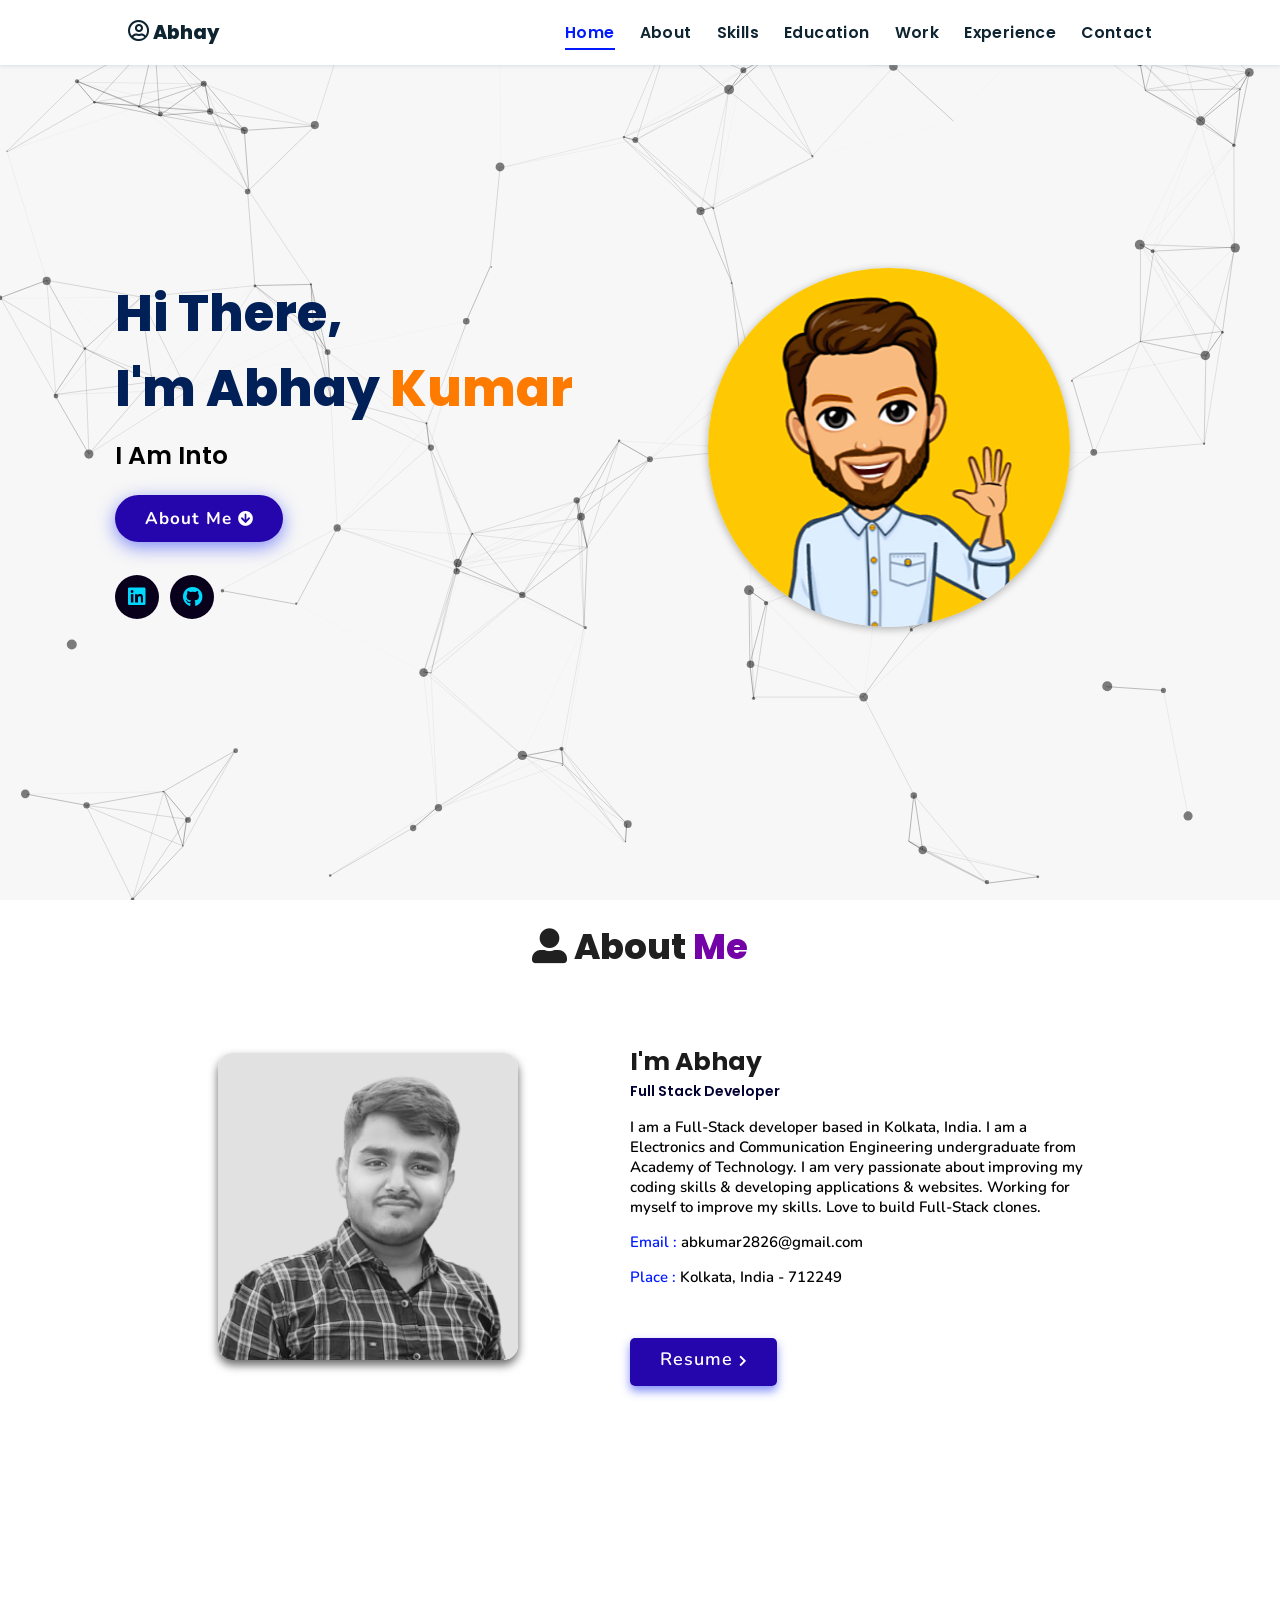
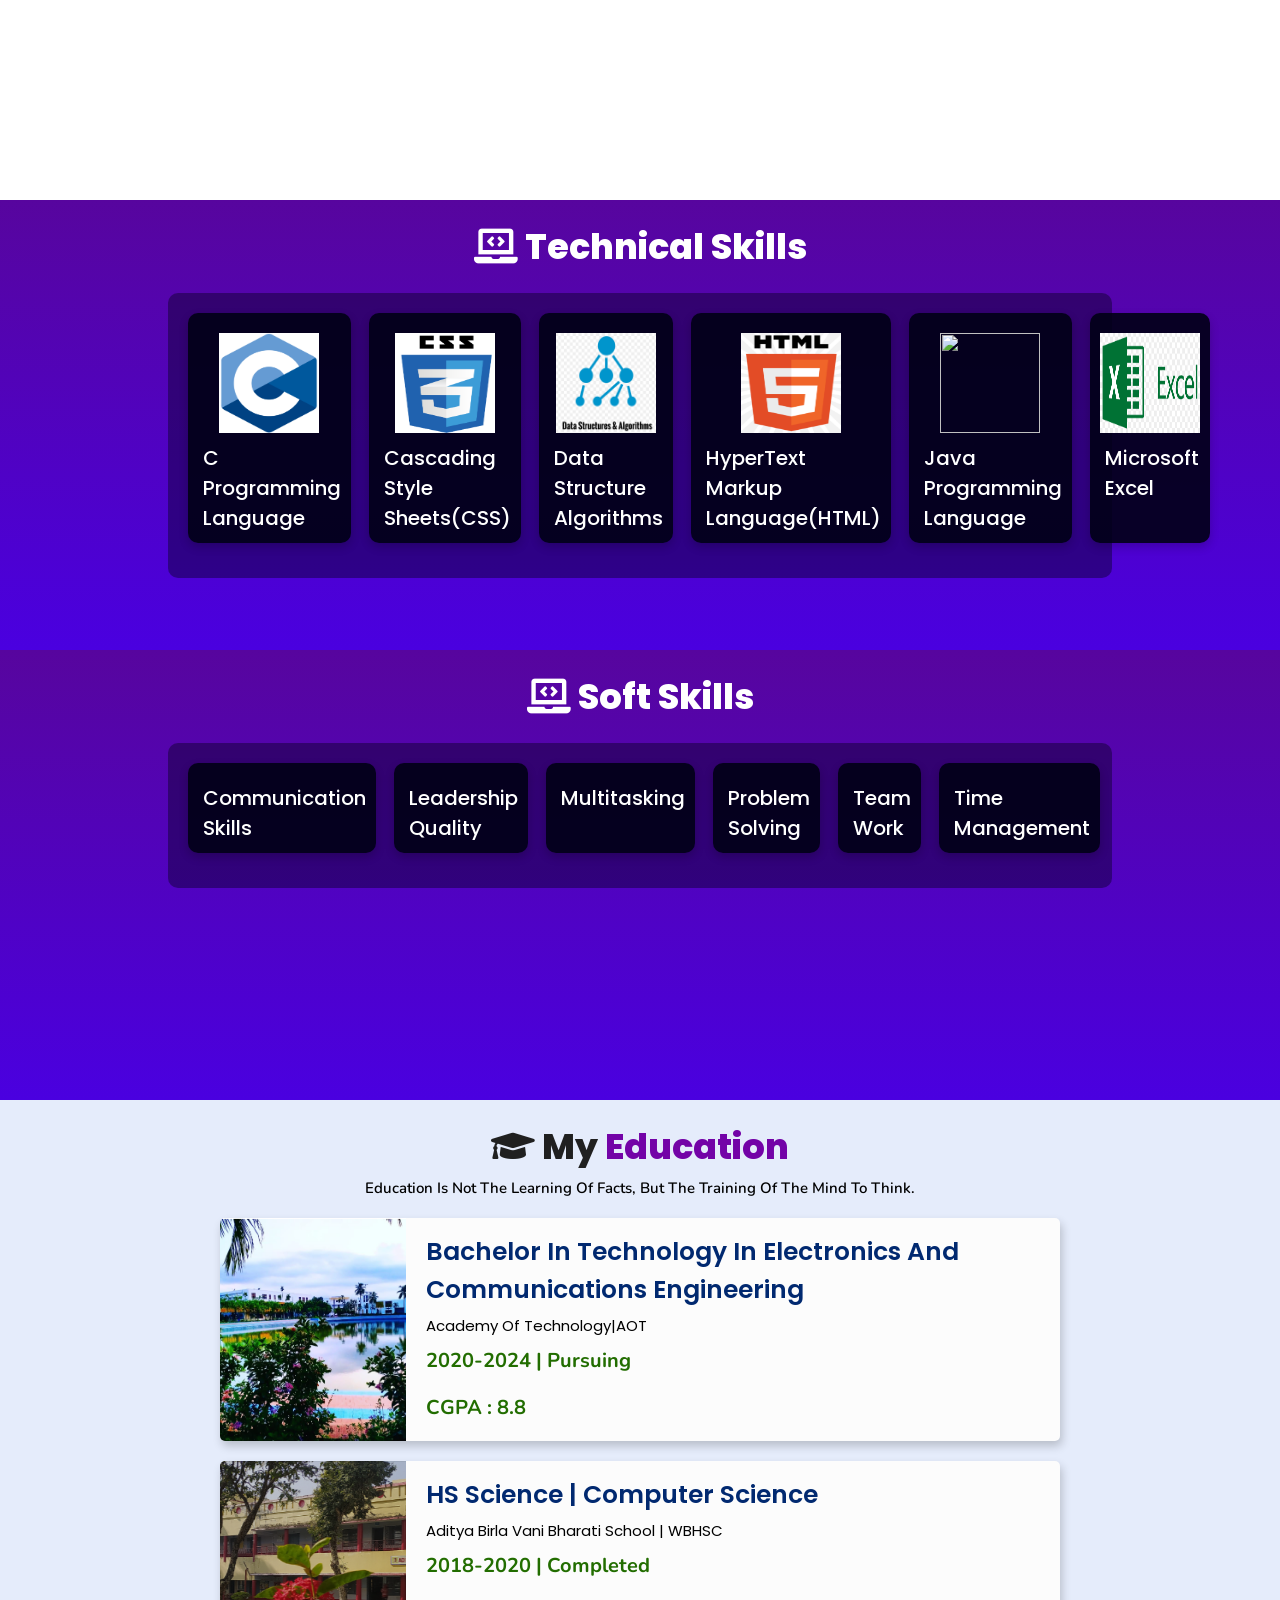
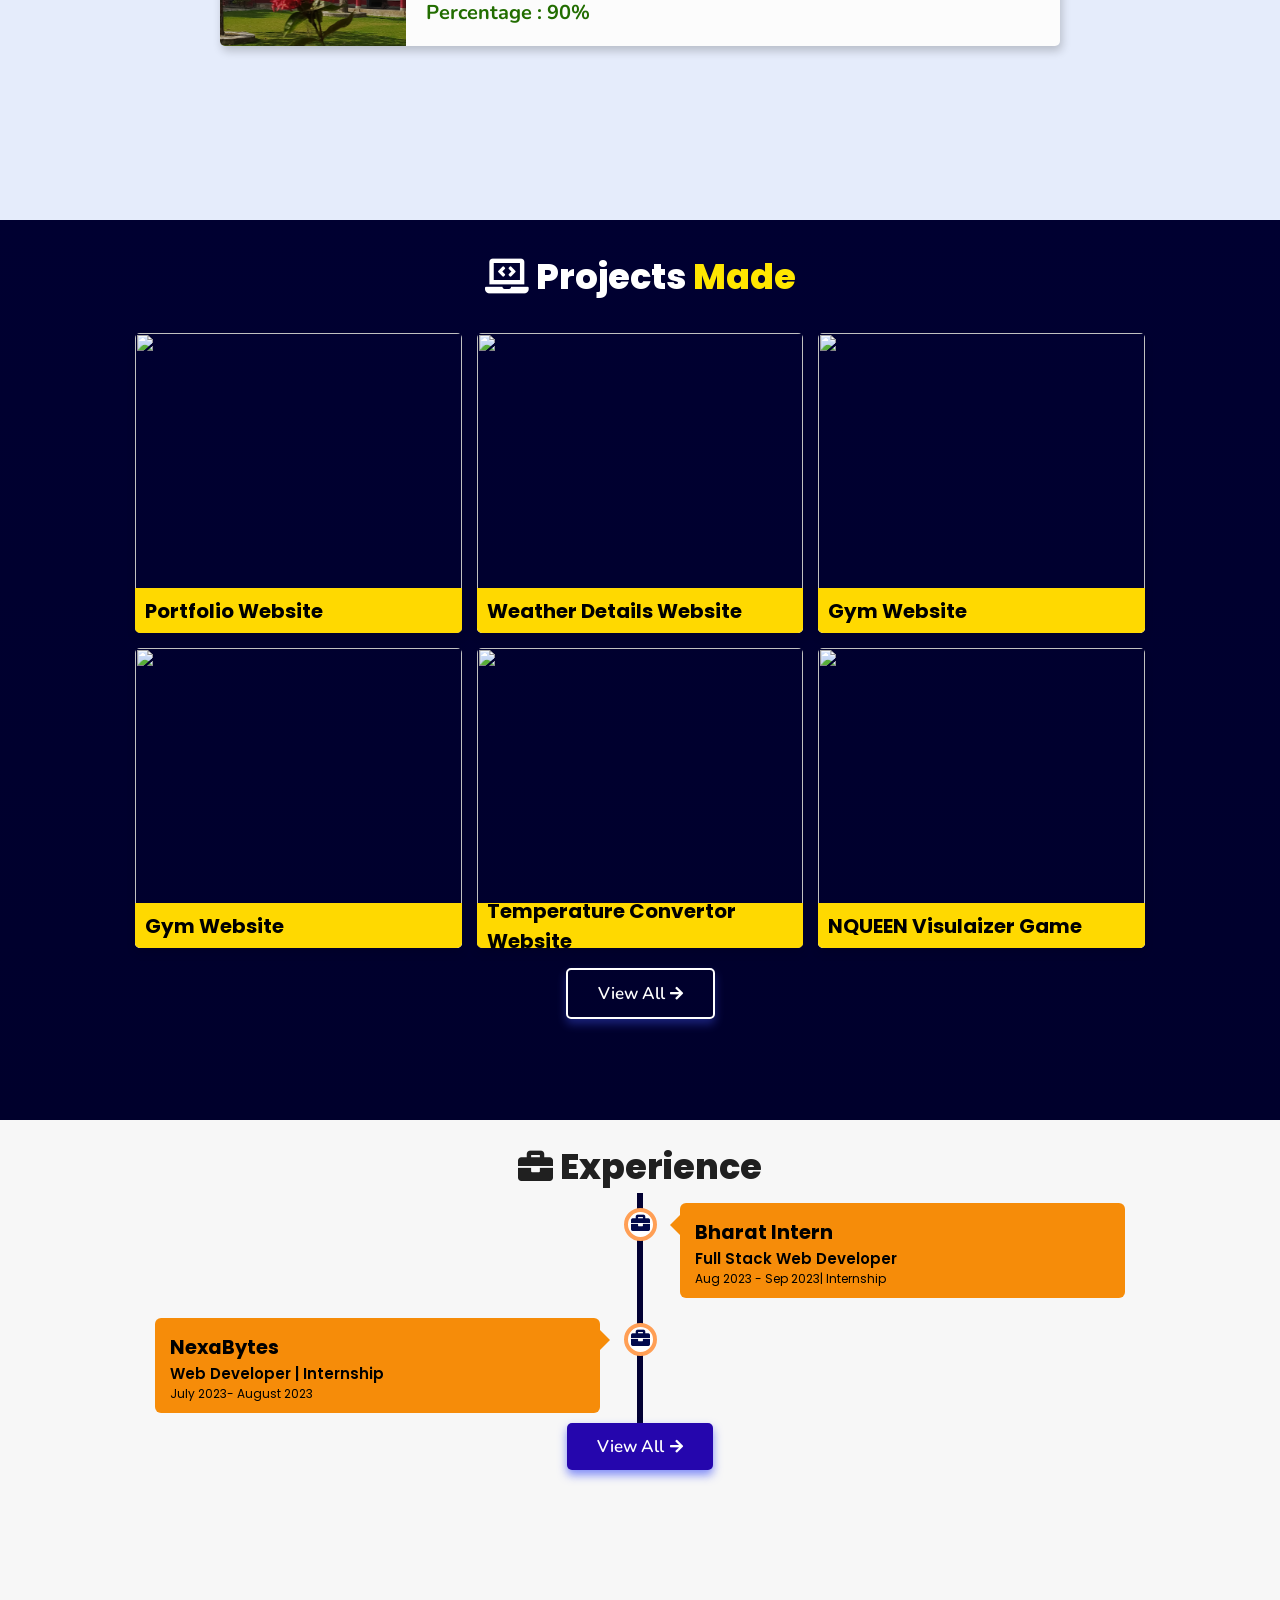
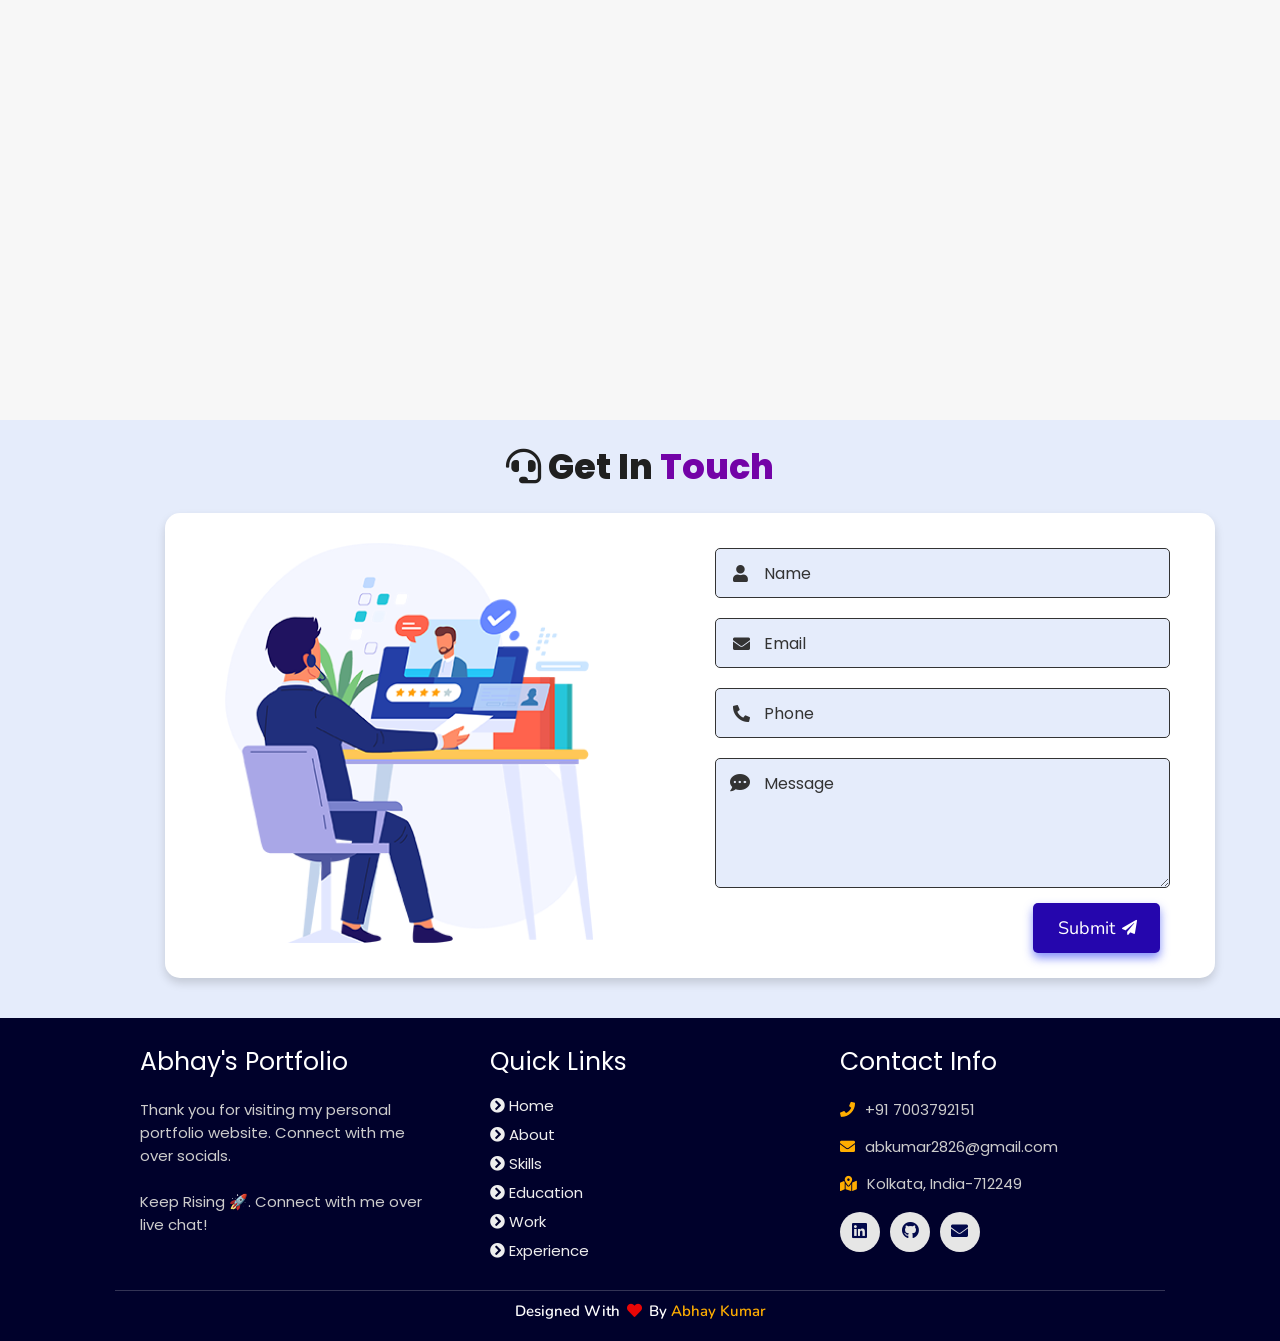
==== index.html @ 3b58533a "Update index.html" ====
<!DOCTYPE html>
<html lang="en">
<head>
    <meta charset="UTF-8">
    <meta http-equiv="X-UA-Compatible" content="IE=edge">
    <meta name="viewport" content="width=device-width, initial-scale=1.0">
    <meta name="keywords" content="Abhay Kumar, portfolio, Abhay, full stack dev, personal portfolio lifecodes, portfolio design, portfolio website, personal portfolio" />
    <meta name="description" content="Welcome to Abhay's Portfolio. Full-Stack Web Developer" />
    <!-- Custom CSS -->
    <link rel="stylesheet" href="./assets/css/style.css">
    <!-- Font Awesome -->
    <link rel="stylesheet" href="https://cdnjs.cloudflare.com/ajax/libs/font-awesome/5.15.3/css/all.min.css" integrity="sha512-iBBXm8fW90+nuLcSKlbmrPcLa0OT92xO1BIsZ+ywDWZCvqsWgccV3gFoRBv0z+8dLJgyAHIhR35VZc2oM/gI1w==" crossorigin="anonymous" referrerpolicy="no-referrer" />
    <!-- Favicon -->
    <link id='favicon' rel="shortcut icon" href="./assets/images/favicon.png" type="image/x-png">
    <title>Portfolio | Abhay Kumar</title>
</head>
<body oncontextmenu="return false">

<!-- pre loader -->
<!-- <div class="loader-container">
  <img draggable="false" src="./assets/images/preloader.gif" alt="">
</div> -->

<!-- navbar starts -->
<header>
        <a href="/" class="logo"><i class="far fa-user-circle"></i> Abhay</a>

        <div id="menu" class="fas fa-bars"></div>
        <nav class="navbar">
            <ul>
            <li><a class="active" href="#home">Home</a></li>
            <li><a href="#about">About</a></li>
            <li><a href="#skills">Skills</a></li>
            <li><a href="#education">Education</a></li>
            <li><a href="#work">Work</a></li>
            <li><a href="#experience">Experience</a></li>
            <li><a href="#contact">Contact</a></li>
            </ul>
        </nav>
</header>
<!-- navbar ends -->


<!-- hero section starts -->
<section class="home" id="home">
    <div id="particles-js"></div>

    <div class="content">
    <h2>Hi There,<br/> I'm Abhay <span>Kumar</span></h2>
    <p>i am into <span class="typing-text"></span></p>
    <a href="#about" class="btn"><span>About Me</span>
      <i class="fas fa-arrow-circle-down"></i>
    </a>
    <div class="socials">
        <ul class="social-icons">
          <li><a class="linkedin" aria-label="LinkedIn" href="www.linkedin.com/in/abhay-kumar-815a37268" target="_blank"><i class="fab fa-linkedin"></i></a></li> 
          <li><a class="github" aria-label="GitHub" href="https://github.com/Abhay2628" target="_blank"><i class="fab fa-github"></i></a></li>
        </ul>
      </div>
    </div>
<div class="image">
    <img draggable="false" class="tilt" src="./assets/images/hero.png" alt="">
</div>
</section>
<!-- hero section ends -->


<!-- about section starts -->
<section class="about" id="about">
    <h2 class="heading"><i class="fas fa-user-alt"></i> About <span>Me</span></h2>
    
    <div class="row">

    <div class="image">
        <img draggable="false" class="tilt" src="./assets/images/profile2.png" alt="">
    </div>
    <div class="content">
        <h3>I'm Abhay</h3>
        <span class="tag">Full Stack Developer</span>
        
        <p>I am a Full-Stack developer based in Kolkata, India. 
          I am a Electronics and Communication Engineering undergraduate from Academy of Technology.
          I am very passionate about improving my coding skills & developing applications & websites.
          Working for myself to improve my skills.
          Love to build Full-Stack clones. </p>
        
        <div class="box-container">
            <!-- <div class="box">
              <p><span> age: </span> 20</p>
              <p><span> phone : </span> +91 7003792151</p>
            </div> -->
            <div class="box">
              <p><span> email : </span> abkumar2826@gmail.com</p>
              <p><span> place : </span> Kolkata, India - 712249</p>
            </div>
        </div>
        
        <div class="resumebtn">
            <a href="https://drive.google.com/file/d/1TUDRVtBi_mpl-r2oHzOBk0VP5Sk6_YbZ/view?usp=sharing" target="_blank" class="btn"><span>Resume</span>
                <i class="fas fa-chevron-right"></i>
            </a>
        </div>

    </div>
    </div>
</section>
<!-- about section ends -->

<!-- skills section starts -->
<section class="skills" id="skills">

    <h2 class="heading"><i class="fas fa-laptop-code"></i> Technical Skills</span></h2>
    <div class="container">
          <div class="row" id="skillsContainer" width="30">
            <div class="bar">
              <div class="info">
                <img src="./assets/images/skills/C.png"height="100" width="100"/>
                <span>C Programming Language</span>
              </div>
            </div>

            <div class="bar">
              <div class="info">
                <img src="./assets/images/skills/CSS.png"height="100" width="100"/>
                <span>Cascading Style Sheets(CSS) </span>
              </div>
            </div>

            <div class="bar">
              <div class="info">
                <img src="./assets/images/skills/DSA.png"height="100" width="100"/>
                <span>Data Structure Algorithms</span>
              </div>
            </div>

            <div class="bar">
              <div class="info">
                <img src="./assets/images/skills/HTML.png"height="100" width="100"/>
                <span>HyperText Markup Language(HTML)</span>
              </div>
            </div>

            <div class="bar">
              <div class="info">
                <img src="./assets/images/skills/java.png"height="100" width="100"/>
                <span>Java Programming Language</span>
              </div>
            </div>

            <div class="bar">
              <div class="info">
                <img src="./assets/images/skills/Microsoft Excel.png"height="100" width="100"/>
                <span>Microsoft Excel</span>
              </div>
            </div>
          </div>
        </div>
      </section>

    <section class="skills" id="skills">
    <h2 class="heading"><i class="fas fa-laptop-code"></i> Soft Skills</span></h2>      
    <div class="container">
          <div class="row" id="skillsContainer">

              <div class="bar">
                <div class="info">
                  <span>Communication Skills</span>
                </div>
              </div>

              <div class="bar">
                <div class="info">
                  <span>Leadership Quality</span>
                </div>
              </div>

              <div class="bar">
                <div class="info">
                  <span>Multitasking</span>
                </div>
              </div>

              <div class="bar">
                <div class="info">
                  <span>Problem Solving</span>
                </div>
              </div>

            <div class="bar">
              <div class="info">
                <span>Team Work</span>
              </div>
            </div>

              <div class="bar">
                <div class="info">
                  <span>Time Management</span>
                </div>
              </div>
      </div>
</div>
</section>
<!-- skills section ends -->


<!-- education section starts -->
<section class="education" id="education">

  <h1 class="heading"><i class="fas fa-graduation-cap"></i> My <span>Education</span></h1>

    <p class="qoute">Education is not the learning of facts, but the training of the mind to think.</p>

    <div class="box-container">

    <div class="box">
        <div class="image">
        <img draggable="false" src="./assets/images/educat/College.png" alt="">
        </div>
        <div class="content">
        <h3>Bachelor in Technology in Electronics and Communications Engineering</h3>
        <p>Academy of Technology|AOT</p>
        <h4>2020-2024 | Pursuing</h4>
        <h4>CGPA : 8.8 </h4>
        </div>
    </div>

    <div class="box">
      <div class="image">
      <img draggable="false" src="./assets/images/educat/School.png" alt="">
      </div>
      <div class="content">
      <h3>HS Science | Computer Science</h3>
      <p>Aditya Birla Vani Bharati School | WBHSC</p>
      <h4>2018-2020 | Completed</h4>
      <h4>Percentage : 90%</h4>
      </div>
    </div>

</div>
</section>
<!-- education section ends -->


<!-- work project section starts -->
<section class="work" id="work">

  <h2 class="heading"><i class="fas fa-laptop-code"></i> Projects <span>Made</span></h2>

  <div class="box-container">

    <div class="box tilt">
      <img draggable="false" src="./assets/images/projects/portfolio1.PNG" alt="" />
      <div class="content">
        <div class="tag">
        <h3>Portfolio Website</h3>
        </div>
        <div class="desc">
          <p>Personal portfolio website. Don't need much info about it, just scroll down. You're here only!</p>
          <div class="btns">
            <a href="#" class="btn" target="_blank"><i class="fas fa-eye"></i> View</a>
            <a href="https://github.com/Abhay2628/Portfolio-Website" class="btn" target="_blank">Code <i class="fas fa-code"></i></a>
          </div>
        </div>
      </div>
    </div>

    <div class="box tilt">
      <img draggable="false" src="./assets/images/projects/Weather1.PNG" alt="" />
      <div class="content">
        <div class="tag">
        <h3>Weather Details Website</h3>
        </div>
        <div class="desc">
          <p>Helps in getting instant weather details of your locality within seconds.</p>
          <div class="btns">
            <a href="#" class="btn" target="_blank"><i class="fas fa-eye"></i> View</a>
            <a href="https://github.com/Abhay2628/WeatherDetails_Website/tree/main/WeatherDetails%20Website/weather-api" class="btn" target="_blank">Code <i class="fas fa-code"></i></a>
          </div>
        </div>
      </div>
    </div>

    <div class="box tilt">
      <img draggable="false" src="./assets/images/projects/Gym1.PNG" alt="" />
      <div class="content">
        <div class="tag">
        <h3>Gym Website</h3>
        </div>
        <div class="desc">
          <p>Helps in getting instant weather details of your locality within seconds.</p>
          <div class="btns">
            <a href="#" class="btn" target="_blank"><i class="fas fa-eye"></i> View</a>
            <a href="https://github.com/Abhay2628/Gym_Website" class="btn" target="_blank">Code <i class="fas fa-code"></i></a>
          </div>
        </div>
      </div>
    </div>

    <div class="box tilt">
      <img draggable="false" src="./assets/images/projects/Calculator.PNG" alt="" />
      <div class="content">
        <div class="tag">
        <h3>Gym Website</h3>
        </div>
        <div class="desc">
          <p>Helps in getting instant weather details of your locality within seconds.</p>
          <div class="btns">
            <a href="#" class="btn" target="_blank"><i class="fas fa-eye"></i> View</a>
            <a href="https://github.com/Abhay2628/SimpleCalculator" class="btn" target="_blank">Code <i class="fas fa-code"></i></a>
          </div>
        </div>
      </div>
    </div>

    <div class="box tilt">
      <img draggable="false" src="./assets/images/projects/Temperature.PNG" alt="" />
      <div class="content">
        <div class="tag">
        <h3>Temperature Convertor Website</h3>
        </div>
        <div class="desc">
          <p>Convert the temperate to celcius, kelvin, fahrenheit.</p>
          <div class="btns">
            <a href="#" class="btn" target="_blank"><i class="fas fa-eye"></i> View</a>
            <a href="https://github.com/Abhay2628/TemperatureConvertor" class="btn" target="_blank">Code <i class="fas fa-code"></i></a>
          </div>
        </div>
      </div>
    </div>

    <div class="box tilt">
      <img draggable="false" src="./assets/images/projects/NQUEEN.PNG" alt="" />
      <div class="content">
        <div class="tag">
        <h3>NQUEEN Visulaizer Game</h3>
        </div>
        <div class="desc">
          <p>Personal portfolio website. Don't need much info about it, just scroll down. You're here only!</p>
          <div class="btns">
            <a href="#" class="btn" target="_blank"><i class="fas fa-eye"></i> View</a>
            <a href="https://github.com/Abhay2628/NQUEEN-Game" class="btn" target="_blank">Code <i class="fas fa-code"></i></a>
          </div>
        </div>
      </div>
    </div>

</div>

<div class="viewall">
  <a href="/projects" class="btn"><span>View All</span>
    <i class="fas fa-arrow-right"></i>
</a>
</div>

</section>
<!-- work project section ends -->

<!-- experience section starts -->
<section class="experience" id="experience">

  <h2 class="heading"><i class="fas fa-briefcase"></i> Experience </h2>

  <div class="timeline">

    <div class="container right">
      <div class="content">
        <div class="tag">
          <h2>Bharat Intern</h2>
        </div>
        <div class="desc">
            <h3>Full Stack web Developer</h3>
            <p>Aug 2023 - Sep 2023| Internship</p>
        </div>
      </div>
    </div>

    <div class="container left">
      <div class="content">
        <div class="tag">
          <h2>NexaBytes</h2>
        </div>
        <div class="desc">
            <h3>Web Developer | Internship</h3>
            <p>July 2023- August 2023</p>
        </div>
      </div>
    </div>


  <div class="morebtn">
    <a href="/experience" class="btn"><span>View All</span>
      <i class="fas fa-arrow-right"></i>
  </a>
  </div>

</div>

</section>
<!-- experience section ends -->

<!-- contact section starts -->
<section class="contact" id="contact">
  
  <h2 class="heading"><i class="fas fa-headset"></i> Get in <span>Touch</span></h2>

  <div class="container">
    <div class="content">
      <div class="image-box">
        <img draggable="false" src="./assets/images/contact1.png" alt="">
      </div>
    <form id="contact-form">
      
      <div class="form-group">
        <div class="field">
          <input type="text" name="name" placeholder="Name" required>
          <i class='fas fa-user'></i>
        </div>
        <div class="field">
          <input type="text" name="email" placeholder="Email" required>
          <i class='fas fa-envelope'></i>
        </div>
        <div class="field">
          <input type="text" name="phone" placeholder="Phone">
          <i class='fas fa-phone-alt'></i>
        </div>
        <div class="message">
        <textarea placeholder="Message" name="message" required></textarea>
        <i class="fas fa-comment-dots"></i>
        </div>
        </div>
      <div class="button-area">
        <button type="submit">
          Submit <i class="fa fa-paper-plane"></i></button>
      </div>
    </form>
  </div>
  </div>
</section>
<!-- contact section ends -->


<!-- footer section starts -->
<section class="footer">

  <div class="box-container">

      <div class="box">
          <h3>Abhay's Portfolio</h3>
          <p>Thank you for visiting my personal portfolio website. Connect with me over socials. <br/> <br/> Keep Rising 🚀. Connect with me over live chat!</p>
      </div>

      <div class="box">
          <h3>quick links</h3>
          <a href="#home"><i class="fas fa-chevron-circle-right"></i> home</a>
          <a href="#about"><i class="fas fa-chevron-circle-right"></i> about</a>
          <a href="#skills"><i class="fas fa-chevron-circle-right"></i> skills</a>
          <a href="#education"><i class="fas fa-chevron-circle-right"></i> education</a>
          <a href="#work"><i class="fas fa-chevron-circle-right"></i> work</a>
          <a href="#experience"><i class="fas fa-chevron-circle-right"></i> experience</a>
      </div>

      <div class="box">
          <h3>contact info</h3>
          <p> <i class="fas fa-phone"></i>+91 7003792151</p>
          <p> <i class="fas fa-envelope"></i>abkumar2826@gmail.com</p>
          <p> <i class="fas fa-map-marked-alt"></i>Kolkata, India-712249</p>
          <div class="share">

              <a href="https://www.linkedin.com/in/abhay-kumar-815a37268" class="fab fa-linkedin" aria-label="LinkedIn" target="_blank"></a>
              <a href="https://github.com/Abhay2628" class="fab fa-github" aria-label="GitHub" target="_blank"></a>
              <a href="mailto:abkumar2826@gmail.com" class="fas fa-envelope" aria-label="Mail" target="_blank"></a>
          </div>
      </div>
  </div>

  <h1 class="credit">Designed with <i class="fa fa-heart pulse"></i> by <a href="https://www.linkedin.com/in/abhay-kumar-815a37268"> Abhay Kumar</a></h1>

</section>
<!-- footer section ends -->


<!-- scroll top btn -->
<a href="#home" aria-label="ScrollTop" class="fas fa-angle-up" id="scroll-top"></a>
<!-- scroll back to top -->


<!-- ==== ALL MAJOR JAVASCRIPT CDNS STARTS ==== -->
<!-- jquery cdn -->
<script src="https://cdnjs.cloudflare.com/ajax/libs/jquery/3.6.0/jquery.min.js" integrity="sha512-894YE6QWD5I59HgZOGReFYm4dnWc1Qt5NtvYSaNcOP+u1T9qYdvdihz0PPSiiqn/+/3e7Jo4EaG7TubfWGUrMQ==" crossorigin="anonymous" referrerpolicy="no-referrer"></script>

<!-- typed.js cdn -->
<script src="https://cdnjs.cloudflare.com/ajax/libs/typed.js/2.0.5/typed.min.js" integrity="sha512-1KbKusm/hAtkX5FScVR5G36wodIMnVd/aP04af06iyQTkD17szAMGNmxfNH+tEuFp3Og/P5G32L1qEC47CZbUQ==" crossorigin="anonymous" referrerpolicy="no-referrer"></script>

<!-- particle.js links -->
<script src="./assets/js/particles.min.js"></script>
<script src="./assets/js/app.js"></script>

<!-- vanilla tilt.js links -->
<script src="https://cdnjs.cloudflare.com/ajax/libs/vanilla-tilt/1.7.0/vanilla-tilt.min.js" integrity="sha512-SttpKhJqONuBVxbRcuH0wezjuX+BoFoli0yPsnrAADcHsQMW8rkR84ItFHGIkPvhnlRnE2FaifDOUw+EltbuHg==" crossorigin="anonymous" referrerpolicy="no-referrer"></script>

<!-- scroll reveal anim -->
<script src="https://unpkg.com/scrollreveal"></script>

<script
      type="text/javascript"
      src="https://cdn.jsdelivr.net/npm/emailjs-com@3/dist/email.min.js"
    ></script>

<!-- ==== ALL MAJOR JAVASCRIPT CDNS ENDS ==== -->

<script src="./assets/js/script.js"></script>

</body>
</html>
---- assets/css/style.css ----
@import url("https://fonts.googleapis.com/css2?family=Poppins:wght@400;600;700&display=swap");
@import url("https://fonts.googleapis.com/css2?family=Nunito:ital,wght@0,300;0,400;0,600;0,700;1,300;1,400&display=swap");

* {
  margin: 0;
  padding: 0;
  box-sizing: border-box;
  text-decoration: none;
  outline: none;
  border: none;
  text-transform: capitalize;
  transition: all 0.2s linear;
}
html {
  font-size: 62.5%;
  overflow-x: hidden;
  scroll-behavior: smooth;
}
body {
  background: #f7f7f7;
  font-family: "Poppins", sans-serif;
}

*::selection {
  background: #2b3dda;
  color: #fff;
}

html {
  font-size: 62.5%;
  overflow-x: hidden;
}
html::-webkit-scrollbar {
  width: 0.8rem;
}
html::-webkit-scrollbar-track {
  background: rgb(235, 202, 245);
}
html::-webkit-scrollbar-thumb {
  background: #420177;
}

/* pre loader start */
.loader-container {
  position: fixed;
  top: 0;
  left: 0;
  z-index: 10000;
  background: #e6eff1;
  display: flex;
  align-items: center;
  justify-content: center;
  height: 100%;
  width: 100%;
}
.loader-container.fade-out {
  top: -120%;
}
/* pre loader end */

/* navbar starts */
header {
  position: fixed;
  top: 0;
  left: 0;
  right: 0;
  z-index: 1000;
  display: flex;
  align-items: center;
  justify-content: space-between;
  padding: 1.7rem 10%;
  height: 6.5rem;
  background-color: #fff;
  box-shadow: 0 1px 4px rgba(146, 161, 176, 0.3);
}
section {
  min-height: 100vh;
  padding: 2rem 9%;
}
.heading {
  font-size: 3.5rem;
  color: rgb(32, 32, 32);
  font-weight: 800;
  text-align: center;
}
.heading span {
  color: rgb(115, 3, 167);
}
header .logo {
  font-size: 1.9rem;
  font-weight: 800;
  text-decoration: none;
  color: #0e2431;
}
header .logo i {
  font-size: 2.2rem;
}
header .logo:hover {
  color: #fc8c05;
}
header .navbar ul {
  list-style: none;
  display: flex;
  justify-content: center;
  align-items: center;
}
header .navbar li {
  margin-left: 2.5rem;
}
header .navbar ul li a {
  font-size: 1.57rem;
  color: #0e2431;
  font-weight: 600;
  text-decoration: none;
  letter-spacing: 0.04rem;
  transition: 0.2s;
}
header .navbar ul li a.active,
header .navbar ul li a:hover {
  color: #011aff;
  border-bottom: 0.2rem solid #011aff;
  padding: 0.5rem 0;
}
/* navbar ends */

/* hamburger icon starts*/
#menu {
  font-size: 3rem;
  cursor: pointer;
  color: rgb(24, 2, 63);
  display: none;
}
@media (max-width: 768px) {
  #menu {
    display: block;
  }
  header .navbar {
    position: fixed;
    top: 6.5rem;
    right: -120%;
    width: 75%;
    height: 100%;
    text-align: left;
    align-items: flex-start;
    background-color: #0e0f31;
  }
  header .navbar ul {
    flex-flow: column;
    padding: 1rem;
  }
  header .navbar ul li {
    text-align: center;
    width: 100%;
    margin: 1rem 0;
    border-radius: 0.5rem;
    width: 26rem;
  }
  header .navbar ul li a {
    display: block;
    padding: 1rem;
    text-align: left;
    color: #fff;
    font-size: 2rem;
  }
  header .navbar ul li a.active,
  header .navbar ul li a:hover {
    padding: 1rem;
    color: #fff;
    border-radius: 0.5rem;
    border-bottom: 0.5rem solid #011aff;
  }
  .fa-times {
    transform: rotate(180deg);
  }
  header .navbar.nav-toggle {
    right: 0;
  }
}
/* hamburger icon ends */

/* hero section starts*/
.home {
  position: relative;
  display: flex;
  flex-wrap: wrap;
  gap: 1.5rem;
  min-height: 100vh;
  align-items: center;
}
.home #particles-js {
  position: absolute;
  top: 0;
  left: 0;
  height: 100%;
  width: 100%;
}
.home::before {
  content: "";
  position: absolute;
  top: 0;
  left: 0;
  height: 100%;
  width: 100%;
}
.home .content {
  flex: 1 1 40rem;
  padding-top: 1rem;
  z-index: 1;
}
.home .image {
  flex: 1 1 40rem;
  z-index: 1;
}
.home .image img {
  width: 70%;
  margin-left: 6rem;
  border-radius: 50%;
  box-shadow: 0 2px 8px rgba(0, 0, 0, 0.3);
  cursor: pointer;
}
.home .image img:hover {
  box-shadow: 0 5px 15px rgba(0, 0, 0, 0.5);
}
.home .content h2 {
  font-size: 5rem;
  font-weight: 800;
  color: #002057;
}
.home .content h2 span {
  font-size: 5rem;
  font-weight: 800;
  color: #ff7b00;
}
.home .content p {
  font-size: 2.5rem;
  color: #000;
  font-weight: 600;
  padding: 1rem 0;
}
.home .content p span {
  font-size: 2.5rem;
  color: rgb(148, 8, 8);
  font-weight: 600;
  padding: 1rem 0;
}
.home .btn {
  margin-top: 1rem;
  position: absolute;
  line-height: 0;
  padding: 1.6rem 3rem;
  border-radius: 4em;
  transition: 0.5s;
  color: #fff;
  background: #2506ad;
  box-shadow: 0px 5px 18px rgba(48, 68, 247, 0.6);
  font-family: "Nunito", sans-serif;
}
.home .btn span {
  font-weight: 700;
  font-size: 1.7rem;
  letter-spacing: 0.1rem;
}
.home .btn i {
  margin-left: 0.3rem;
  font-size: 1.5rem;
  transition: 0.3s;
}
.home .btn:hover {
  background: #1a047e;
}
.home .btn:hover i {
  transform: translateX(5px);
}
/* social icons start */
.socials {
  position: relative;
  margin-top: 9rem;
}
.socials .social-icons {
  padding-left: 0;
  margin-bottom: 0;
  list-style: none;
}
.socials .social-icons li {
  display: inline-block;
  margin-bottom: 14px;
}
.social-icons a {
  font-size: 2rem;
  display: inline-block;
  line-height: 44px;
  color: #00d9ff;
  background-color: #09011b;
  width: 44px;
  height: 44px;
  text-align: center;
  margin-right: 8px;
  border-radius: 100%;
  -webkit-transition: all 0.2s linear;
  -o-transition: all 0.2s linear;
  transition: all 0.2s linear;
}
.social-icons a:active,
.social-icons a:focus,
.social-icons a:hover {
  color: #fff;
  background-color: #0685da;
}
.social-icons a.github:hover {
  background-color: #0e0e0e;
}
.social-icons a.twitter:hover {
  background-color: #00aced;
}
.social-icons a.linkedin:hover {
  background-color: #007bb6;
}
.social-icons a.dev:hover {
  background-color: #070707;
}
.social-icons a.instagram:hover {
  background-color: #ee00da;
}
/* social icons end */

/* hero media queries starts*/
@media (max-width: 450px) {
  .home .btn {
    margin: 4rem 0;
  }
  .socials {
    margin-top: 12rem;
  }
  .home .image img {
    margin-top: -12rem;
  }
  .home .content p {
    font-size: 2.2rem;
  }
  .home .content p span {
    font-size: 2.2rem;
  }
}
/* hero media queries ends*/
/* hero section end */

/* about section starts */
.about {
  background: rgb(255, 255, 255);
}
.about .row {
  display: flex;
  flex-direction: row;
  gap: 2rem;
  flex-wrap: wrap;
  padding: 4rem;
}
.about .row .image {
  text-align: center;
  flex: 1 1 35rem;
}
.about .row .image img {
  margin: 4rem;
  width: 30rem;
  height: auto;
  border-radius: 5%;
  box-shadow: 0 5px 10px rgba(0, 0, 0, 0.6);
  mix-blend-mode: luminosity;
  transition: 0.3s;
  cursor: pointer;
}
.about .row .image img:hover {
  mix-blend-mode: normal;
}
.about .row .content {
  flex: 1 1 45rem;
  padding: 3rem;
}
.about .row .content h3 {
  color: rgb(27, 27, 27);
  font-size: 2.5rem;
}
.about .row .content .tag {
  font-size: 1.4rem;
  color: #020133;
  font-weight: 600;
  margin-top: 1rem;
}
.about .row .content p {
  font-size: 1.5rem;
  margin-top: 1.5rem;
  font-family: "Nunito";
  font-weight: 600;
  text-transform: none;
}
.about .row .content .box-container {
  display: flex;
  flex-wrap: wrap;
  gap: 1.5rem;
  font-family: "Nunito";
  font-weight: 600;
}
.about .row .content .box-container .box p {
  text-transform: none;
}
.about .row .content .box-container .box p span {
  color: #011aff;
}
.resumebtn {
  margin-top: 6rem;
}
.resumebtn .btn {
  padding: 1.7rem 3rem;
  border-radius: 0.5em;
  transition: 0.3s;
  color: #fff;
  background: #2506ad;
  box-shadow: 0px 5px 10px rgba(48, 68, 247, 0.6);
  font-family: "Nunito", sans-serif;
}
.resumebtn .btn span {
  font-weight: 600;
  font-size: 1.8rem;
  letter-spacing: 0.1rem;
}
.resumebtn .btn i {
  margin-left: 0.3rem;
  font-size: 1.2rem;
  transition: 0.3s;
}
.resumebtn .btn:hover {
  background: #1a047e;
}
.resumebtn .btn:hover i {
  transform: translateX(5px);
}
/* about media queries starts*/
@media screen and (max-width: 600px) {
  .about .row .image {
    margin-top: 2rem;
  }
  .about .row .image img {
    margin: 0 auto;
    width: 80%;
    mix-blend-mode: normal;
  }
  .about .row {
    padding: 0.5rem;
    margin-bottom: 7rem;
  }
  .about .row .content {
    padding: 1rem;
  }
  .about .row .content .box-container {
    gap: 0;
  }
}
/* about media queries ends*/
/* about section ends */

/* skills section starts */
.skills {
  min-height: 50vh;
  background: linear-gradient(to bottom, #57059e, #4a00e0);
}
.skills h2 {
  color: #fff;
}
.skills .heading span {
  color: rgb(255, 230, 0);
}
.skills .container {
  background: rgba(0, 0, 22, 0.4);
  color: #fff;
  border-radius: 1rem;
  padding: 2rem;
  width: 90%;
  margin: auto;
  margin-top: 2rem;
}
.skills .container .row {
  display: grid;
  grid-template-columns: repeat(6, 1fr);
  flex-wrap: wrap;
  gap: 1.8rem;
}
.skills .container .bar {
  margin-bottom: 15px;
  padding: 10px;
  border-radius: 1rem;
  box-shadow: 0 4px 10px rgba(0, 0, 0, 0.2);
  background: rgba(0, 0, 22, 0.9);
  transition: 0.2s;
}
.skills .container .bar:hover {
  box-shadow: 0 8px 10px rgba(0, 2, 68, 0.8) !important;
  background-color: rgba(0, 0, 0, 0.9) !important;
}
.skills .container .bar .info {
  display: flex;
  flex-direction: column;
  align-items: center;
  gap: 1rem;
  margin-top: 1rem;
}
.skills .container .bar .info i {
  font-size: 4rem;
}
.skills .container .bar .info span {
  font-size: 2rem;
  font-weight: 500;
  font-family: "Poppins";
  margin-left: 0.5rem;
}
/* skills media queries starts*/
@media screen and (max-width: 600px) {
  .skills .container {
    padding: 0;
    margin: 0;
  }
  .skills .container .row {
    grid-template-columns: repeat(2, 1fr);
    margin: 1rem;
    padding: 2rem 0.2rem 2rem 0.2rem;
    gap: 1rem;
  }
  .skills .container {
    margin-top: 5px;
    width: 100%;
  }
}
/* skills media queries ends*/
/* skills section ends */

/* education section starts */
.education {
  background: #e5ecfb;
  min-height: 80vh;
}
.education .qoute {
  font-size: 1.5rem;
  text-align: center;
  font-family: "Nunito", sans-serif;
  font-weight: 600;
  margin-top: 0.5rem;
}
.education .box-container {
  display: flex;
  flex-wrap: wrap;
  justify-content: center;
  align-items: center;
  flex-direction: column;
}
.education .box-container .box {
  display: flex;
  flex-direction: row;
  width: 80%;
  border-radius: 0.5rem;
  box-shadow: 0.2rem 0.5rem 1rem rgba(0, 0, 0, 0.2);
  text-align: center;
  position: relative;
  margin-top: 2rem;
  overflow: hidden;
  transition: 0.3s;
  background: rgb(252, 252, 252);
}
.education .box-container .box:hover {
  transform: scale(1.03);
  box-shadow: 1rem 0.5rem 1.2rem rgba(0, 0, 0, 0.3);
}
.education .box-container .box .image {
  flex: 1 1 20rem;
  width: 100%;
}
.education .box-container .box img {
  object-fit: cover;
  position: relative;
  width: 100%;
  height: 100%;
}
.education .box-container .box .content {
  position: relative;
  display: flex;
  flex-direction: column;
  padding: 1rem;
  flex-wrap: wrap;
  flex: 1 1 70rem;
}
.education .box-container .box .content h3 {
  font-size: 2.5rem;
  color: #012970;
  padding: 0.5rem 0;
  font-weight: 600;
  text-align: left;
  margin-left: 1rem;
}
.education .box-container .box .content p {
  font-size: 1.5rem;
  margin-left: 1rem;
  text-align: left;
}
.education h4 {
  font-size: 2rem;
  color: rgb(34, 109, 0);
  text-align: left;
  margin: 1rem;
  font-family: "Nunito", sans-serif;
  font-weight: 700;
}

/* education media queries starts*/
@media screen and (max-width: 600px) {
  .education .box-container .box {
    flex-direction: column;
    width: 100%;
  }
  .education .box-container .box .image {
    width: 100%;
    height: 25rem;
  }
  .education .box-container .box img {
    width: 100%;
  }
  .education .box-container .box .content {
    position: relative;
    display: flex;
    flex-direction: column;
    padding: 1rem;
    flex-wrap: wrap;
    flex: 0;
  }
  .education .btns {
    margin-top: 2rem;
    margin-left: 1rem;
    margin-right: 1rem;
    flex-wrap: wrap;
  }
}
/* education media queries ends*/
/* education section ends */

/* work section starts */
.work {
  /* background: #010124; */
  background: linear-gradient(to bottom, #000031, #00002c);
}
.work h2 {
  color: #fff;
  padding: 1rem;
}
.work .heading span {
  color: rgb(255, 230, 0);
}
.work .box-container {
  display: flex;
  flex-wrap: wrap;
  gap: 1.5rem;
  margin: 2rem;
}
.work .box-container .box {
  flex: 1 1 30rem;
  border-radius: 0.5rem;
  box-shadow: 0 0.5rem 1rem rgba(0, 0, 0, 0.1);
  position: relative;
  overflow: hidden;
  height: 30rem;
}
.work .box-container .box img {
  height: 100%;
  width: 100%;
  object-fit: cover;
}
.work .box-container .box .content {
  height: 100%;
  width: 100%;
  position: absolute;
  top: 85%;
  left: 0;
  background: rgba(255, 255, 255, 0.9);
  display: flex;
  flex-direction: column;
}
.work .box-container .box .content .tag {
  display: flex;
  flex-direction: row;
  justify-content: space-between;
  align-items: center;
  height: 4.5rem;
  width: 100%;
  padding-left: 1rem;
  background: #ffd900;
}
.work .box-container .box .content .tag h3 {
  font-size: 2rem;
}
.work .box-container .box:hover .content {
  top: 25%;
}
.work .desc {
  margin: 2rem;
  display: flex;
  flex-direction: column;
  justify-content: center;
}
.work .desc p {
  font-size: 1.5rem;
}
.work .desc .btns {
  display: flex;
  justify-content: space-between;
  width: 100%;
  margin-top: 2rem;
}
.work .desc .btns .btn {
  line-height: 0;
  display: inline;
  padding: 1.5rem 2.5rem;
  border-radius: 0.5rem;
  font-size: 1.5rem;
  color: #fff;
  background: rgb(12, 12, 12);
  margin-right: 2rem;
}
.work .desc .btns .btn:hover {
  background: #310ae0f5;
}
.work .viewall {
  display: flex;
  justify-content: center;
}
.work .viewall .btn {
  position: relative;
  line-height: 0;
  padding: 1.6rem 3rem;
  border-radius: 0.5em;
  transition: 0.5s;
  color: rgb(255, 255, 255);
  font-weight: 700;
  border: 2px solid #fff;
  box-shadow: 0px 5px 10px rgba(65, 84, 241, 0.4);
  text-align: center;
}
.work .viewall .btn span {
  font-weight: 600;
  font-size: 1.7rem;
  font-family: "Nunito", sans-serif;
}
.work .viewall .btn i {
  margin-left: 0.3rem;
  font-size: 1.5rem;
  transition: 0.3s;
}
.work .viewall .btn:hover {
  background: #fff;
  color: #000;
}
.work .viewall .btn:hover i {
  transform: translateX(5px);
}
/* work section ends */

/* experience section starts */
.experience .timeline {
  position: relative;
  max-width: 1200px;
  margin: 0 auto;
}
.experience .timeline::after {
  content: "";
  position: absolute;
  width: 6px;
  background: #020133;
  top: 0;
  bottom: 0;
  left: 50%;
  margin-left: -3px;
  z-index: -2;
}
.experience .container {
  padding: 10px 40px;
  position: relative;
  background-color: inherit;
  width: 50%;
}
/*circles on timeline*/
.experience .container::after {
  content: "\f0b1";
  position: absolute;
  width: 25px;
  height: 25px;
  right: -17px;
  background-color: rgb(255, 255, 255);
  border: 4px solid #ff9f55;
  top: 15px;
  border-radius: 50%;
  z-index: 100;
  font-size: 1.89rem;
  text-align: center;
  font-weight: 600;
  color: #02094b;
  font-family: "Font Awesome\ 5 Free";
}
.experience .left {
  left: 0;
}
.experience .right {
  left: 50%;
}
/* arrows pointing right */
.experience .left::before {
  content: " ";
  height: 0;
  position: absolute;
  top: 22px;
  width: 0;
  z-index: 1;
  right: 30px;
  border: medium solid #f68c09;
  border-width: 10px 0 10px 10px;
  border-color: transparent transparent transparent #f68c09;
}
/* arrows pointing left  */
.experience .right::before {
  content: " ";
  height: 0;
  position: absolute;
  top: 22px;
  width: 0;
  z-index: 1;
  left: 30px;
  border: medium solid #f68c09;
  border-width: 10px 10px 10px 0;
  border-color: transparent #f68c09 transparent transparent;
}
.experience .right::after {
  left: -16px;
}
.experience .content {
  background-color: #f68c09;
  position: relative;
  border-radius: 6px;
}
.experience .content .tag {
  font-size: 1.3rem;
  padding-top: 1.5rem;
  padding-left: 1.5rem;
}
.experience .content .desc {
  margin-left: 1.5rem;
  padding-bottom: 1rem;
}
.experience .content .desc h3 {
  font-size: 1.5rem;
  font-weight: 600;
}
.experience .content .desc p {
  font-size: 1.2rem;
}
/* view all button */
.morebtn {
  display: flex;
  justify-content: center;
}
.morebtn .btn {
  position: relative;
  line-height: 0;
  padding: 1.6rem 3rem;
  border-radius: 0.5em;
  transition: 0.5s;
  color: #fff;
  background: #2506ad;
  box-shadow: 0px 5px 10px rgba(48, 68, 247, 0.6);
  text-align: center;
}
.morebtn .btn span {
  font-weight: 600;
  font-size: 1.7rem;
  font-family: "Nunito", sans-serif;
}
.morebtn .btn i {
  margin-left: 0.3rem;
  font-size: 1.5rem;
  transition: 0.3s;
}
.morebtn .btn:hover {
  background: #1a047e;
}
.morebtn .btn:hover i {
  transform: translateX(5px);
}

/* Media queries - Responsive timeline on screens less than 600px wide */
@media screen and (max-width: 600px) {
  .experience {
    min-height: 80vh;
  }
  .experience .timeline {
    margin-top: 2rem;
  }
  .experience .timeline::after {
    left: 31px;
  }
  .experience .container {
    width: 100%;
    padding-left: 8rem;
    padding-right: 2rem;
  }
  .experience .container::after {
    font-size: 2.2rem;
  }
  .experience .container::before {
    left: 61px;
    border: medium solid #f68c09;
    border-width: 10px 10px 10px 0;
    border-color: transparent #f68c09 transparent transparent;
  }
  .experience .left::after {
    left: 15px;
  }
  .experience .right::after {
    left: 15px;
  }
  .experience .right {
    left: 0%;
  }
  .morebtn {
    margin-top: 3rem;
  }
}
/* experience media queries ends */
/* experience section ends */

/* contact section starts */
.contact {
  background: #e5ecfb;
  min-height: 60vh;
}
.contact .container {
  max-width: 1050px;
  width: 100%;
  background: #fff;
  border-radius: 1.5rem;
  margin: 2rem 5rem;
  box-shadow: 0 5px 10px rgba(0, 0, 0, 0.15);
}
.contact .container .content {
  display: flex;
  align-items: center;
  justify-content: space-between;
  padding: 2.5rem 2rem;
}
.contact .content .image-box {
  max-width: 60%;
  margin-left: 4rem;
}
.contact .content .image-box img {
  width: 100%;
  height: 40rem;
  position: relative;
}
.contact .content form {
  width: 45%;
  margin-right: 3.5rem;
}
form .form-group {
  display: flex;
  flex-direction: column;
  justify-content: center;
}
.form-group .field {
  height: 50px;
  display: flex;
  position: relative;
  margin: 1rem;
  width: 100%;
}
form i {
  position: absolute;
  top: 50%;
  left: 18px;
  color: rgb(51, 51, 51);
  font-size: 17px;
  pointer-events: none;
  transform: translateY(-50%);
}
form .field input,
form .message textarea {
  width: 100%;
  height: 100%;
  outline: none;
  padding: 0 16px 0 48px;
  font-size: 16px;
  font-family: "Poppins", sans-serif;
  border-radius: 5px;
  border: 1px solid rgb(51, 51, 51);
  background: #e5ecfb;
}
.field input::placeholder,
.message textarea::placeholder {
  color: rgb(51, 51, 51);
}
.field input:focus,
.message textarea:focus {
  padding-left: 47px;
  border: 2px solid rgb(115, 3, 167);
}
.field input:focus ~ i,
.message textarea:focus ~ i {
  color: rgb(115, 3, 167);
}
form .message {
  position: relative;
  margin: 1rem;
  width: 100%;
}
form .message i {
  top: 25px;
  font-size: 20px;
  left: 15px;
}
form .message textarea {
  min-height: 130px;
  max-height: 230px;
  max-width: 100%;
  min-width: 100%;
  padding: 12px 20px 0 48px;
}
form .message textarea::-webkit-scrollbar {
  width: 0px;
}
form .button-area {
  display: flex;
  float: right;
  flex-direction: row-reverse;
}
.button-area button {
  color: #fff;
  border: none;
  outline: none;
  font-size: 1.8rem;
  cursor: pointer;
  border-radius: 5px;
  padding: 13px 25px;
  background: #2506ad;
  box-shadow: 0px 5px 10px rgba(48, 68, 247, 0.6);
  transition: 0.3s ease;
  font-family: "Nunito", sans-serif;
}
.button-area button:hover {
  background: #421cecf5;
}
.button-area span {
  font-size: 17px;
  padding: 1rem;
  display: none;
}
.button-area button i {
  position: relative;
  top: 6px;
  left: 2px;
  font-size: 1.5rem;
  transition: 0.3s;
  color: #fff;
}
.button-area button:hover i {
  left: 8px;
}
/* contact section media queries starts */
@media (max-width: 900px) {
  .contact {
    min-height: 70vh;
  }
  .contact .container {
    margin: 3rem 0 2rem 0;
  }
  .contact .container .content {
    padding: 18px 12px;
  }
  .contact .content .image-box {
    display: none;
  }
  .contact .content form {
    width: 100%;
    margin-right: 2rem;
  }
}
/* contact section media queries ends */
/* contact section ends */

/* footer section starts */
.footer {
  min-height: auto;
  padding-top: 0;
  background: rgb(0, 1, 43);
}
.footer .box-container {
  display: flex;
  justify-content: center;
  flex-wrap: wrap;
}
.footer .box-container .box {
  flex: 1 1 25rem;
  margin: 2.5rem;
}
.footer .box-container .box h3 {
  font-size: 2.5rem;
  color: #fff;
  padding-bottom: 1rem;
  font-weight: normal;
}
.footer .box-container .box p {
  font-size: 1.5rem;
  color: #ccc;
  padding: 0.7rem 0;
  text-transform: none;
}
.footer .box-container .box p i {
  padding-right: 1rem;
  color: #ffae00;
}
.footer .box-container .box a {
  font-size: 1.5rem;
  color: rgb(238, 238, 238);
  padding: 0.3rem 0;
  display: block;
}
.footer .box-container .box a:hover {
  color: #ffae00;
}
.footer .box-container .box .share {
  display: flex;
  flex-wrap: wrap;
  padding: 1rem 0;
}
.footer .box-container .box .share a {
  height: 4rem;
  width: 4rem;
  padding: 1rem;
  text-align: center;
  border-radius: 5rem;
  font-size: 1.7rem;
  margin-right: 1rem;
  transition: 0.2s;
  background: rgb(230, 230, 230);
  color: #02094b;
  border: none;
}
.footer .box-container .box .share a:hover {
  background: transparent;
  transform: scale(0.98);
  border: 0.1rem solid rgb(180, 178, 178);
  color: #ffae00;
}
.footer .credit {
  padding: 1rem 0 0 0;
  text-align: center;
  font-size: 1.5rem;
  font-family: "Nunito", sans-serif;
  font-weight: 600;
  color: #fff;
  border-top: 0.1rem solid #fff3;
}
.footer .credit a {
  color: #ffae00;
}
.footer .fa {
  color: #e90606;
  margin: 0 0.3rem;
  font-size: 1.5rem;
  animation: pound 0.35s infinite alternate;
}
@-webkit-keyframes pound {
  to {
    transform: scale(1.1);
  }
}
@keyframes pound {
  to {
    transform: scale(1.1);
  }
}
@media (max-width: 450px) {
  .footer .box-container .box {
    margin: 1.5rem;
  }
  .footer .box-container .box p {
    padding: 0.7rem;
  }
  .footer .box-container .box .share a {
    padding: 1.2rem;
  }
}
/* footer section ends */

/* common media queries starts*/
@media (max-width: 450px) {
  html {
    font-size: 55%;
  }
  body {
    padding-right: 0;
  }
  section {
    padding: 2rem;
  }
}
/* common media queries ends*/

/* scroll top starts */
#scroll-top {
  position: fixed;
  top: -140%;
  right: 2rem;
  padding: 1rem 1.5rem;
  font-size: 2rem;
  background: #ffae00;
  color: rgb(13, 0, 44);
  border-radius: 50%;
  transition: 1s linear;
  z-index: 1000;
}
#scroll-top.active {
  top: calc(100% - 12rem);
}
/* scroll top ends */
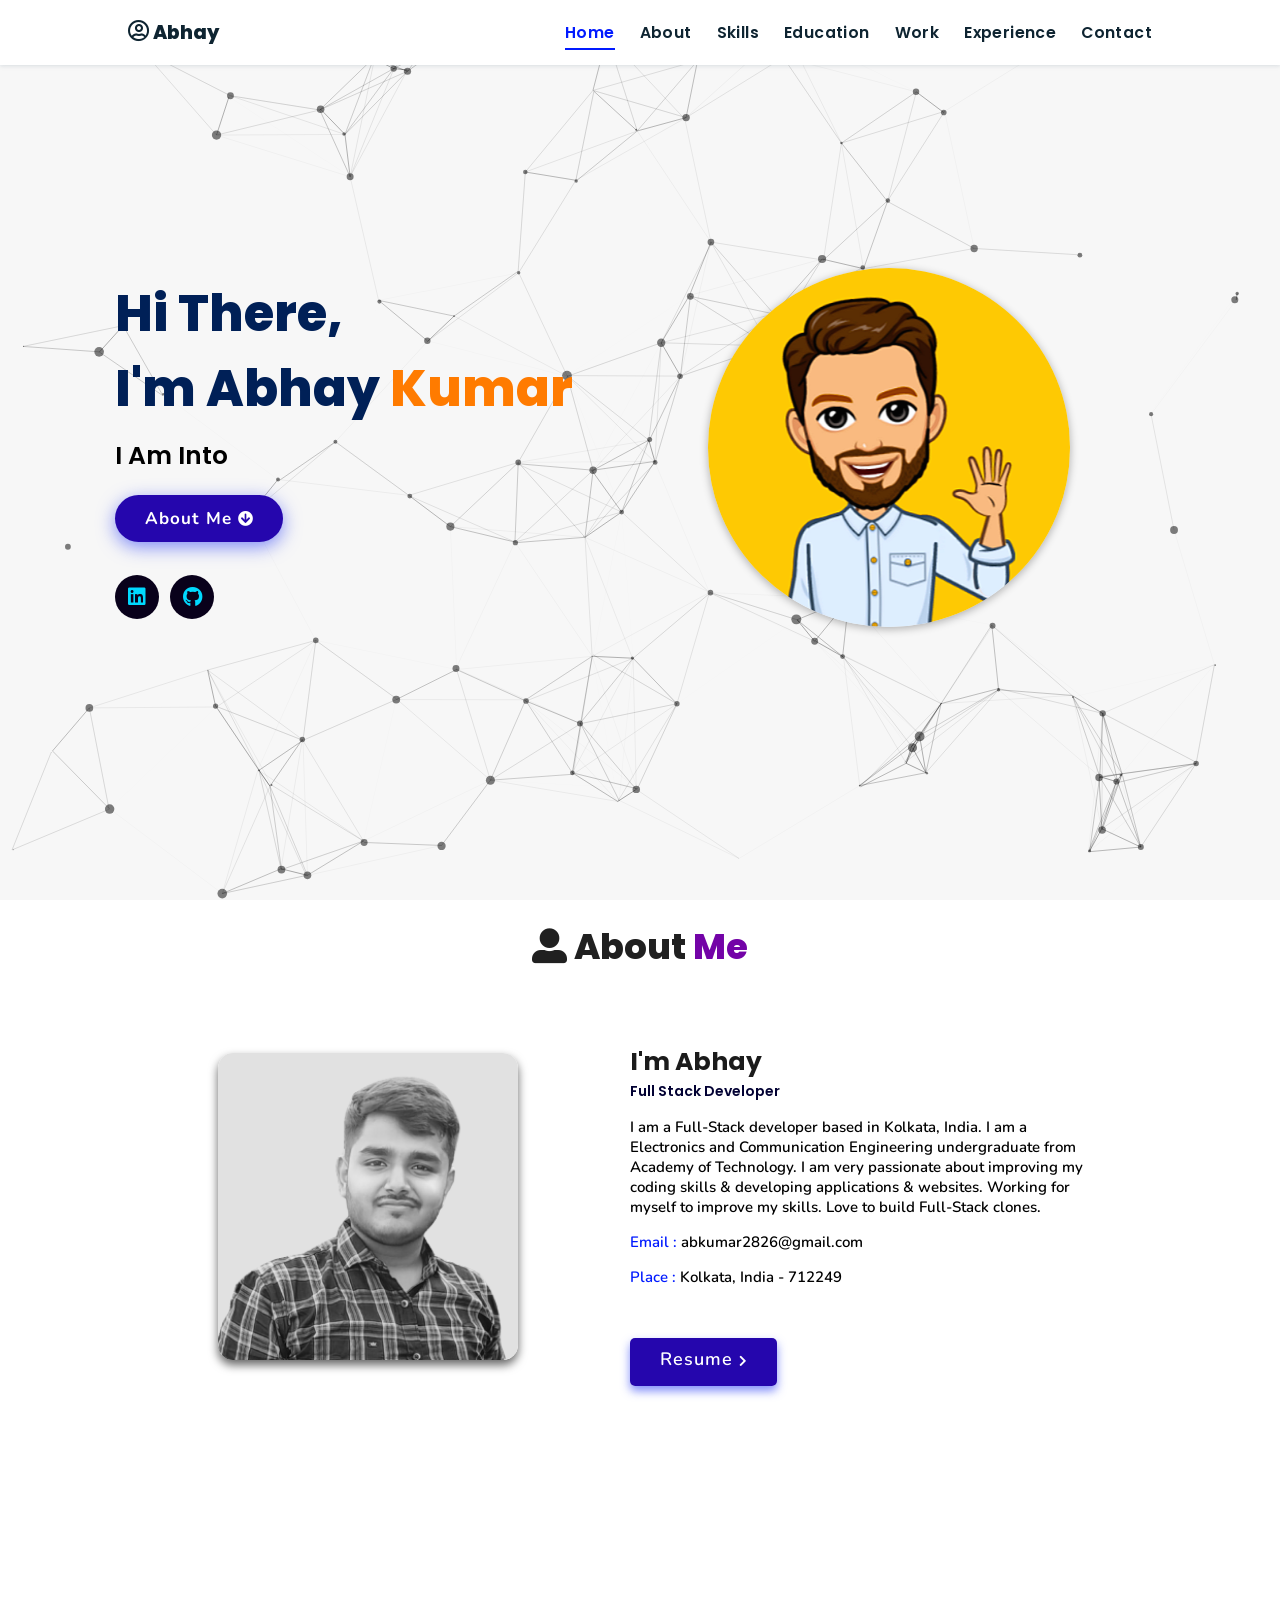
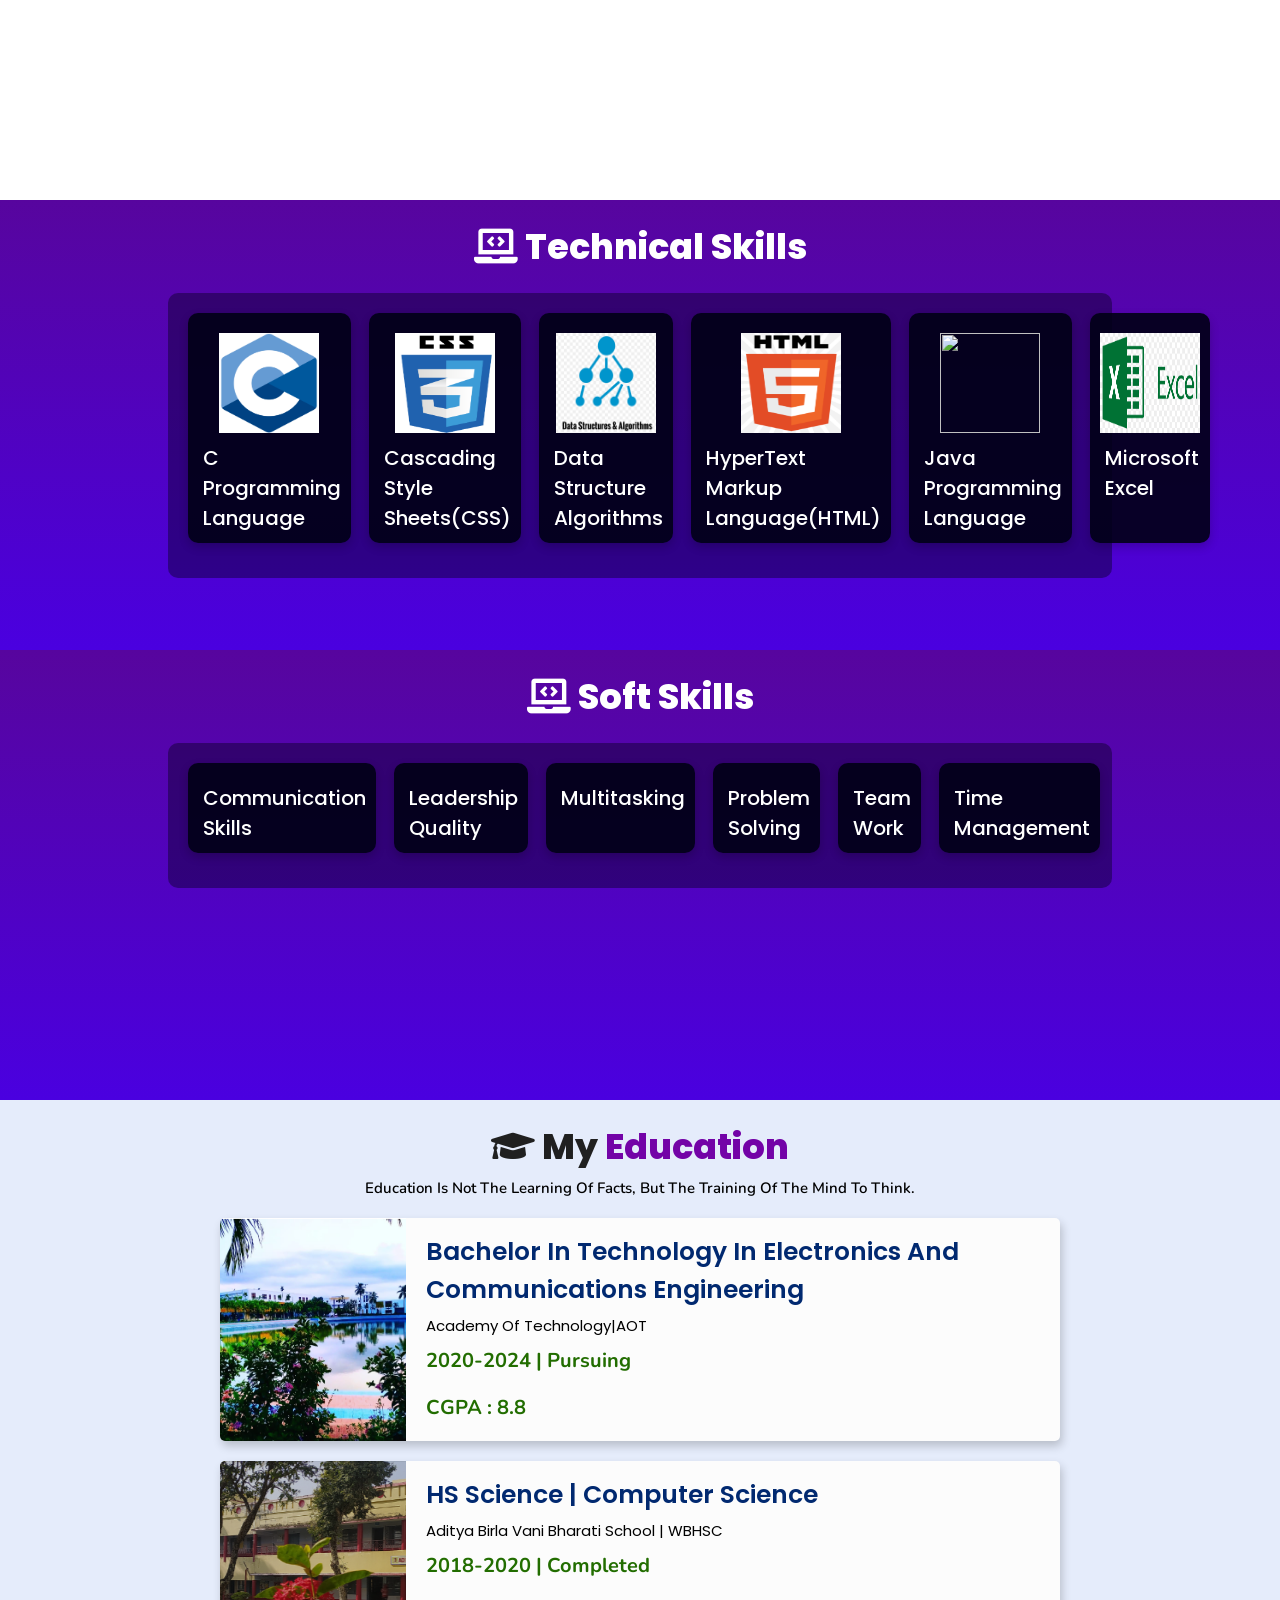
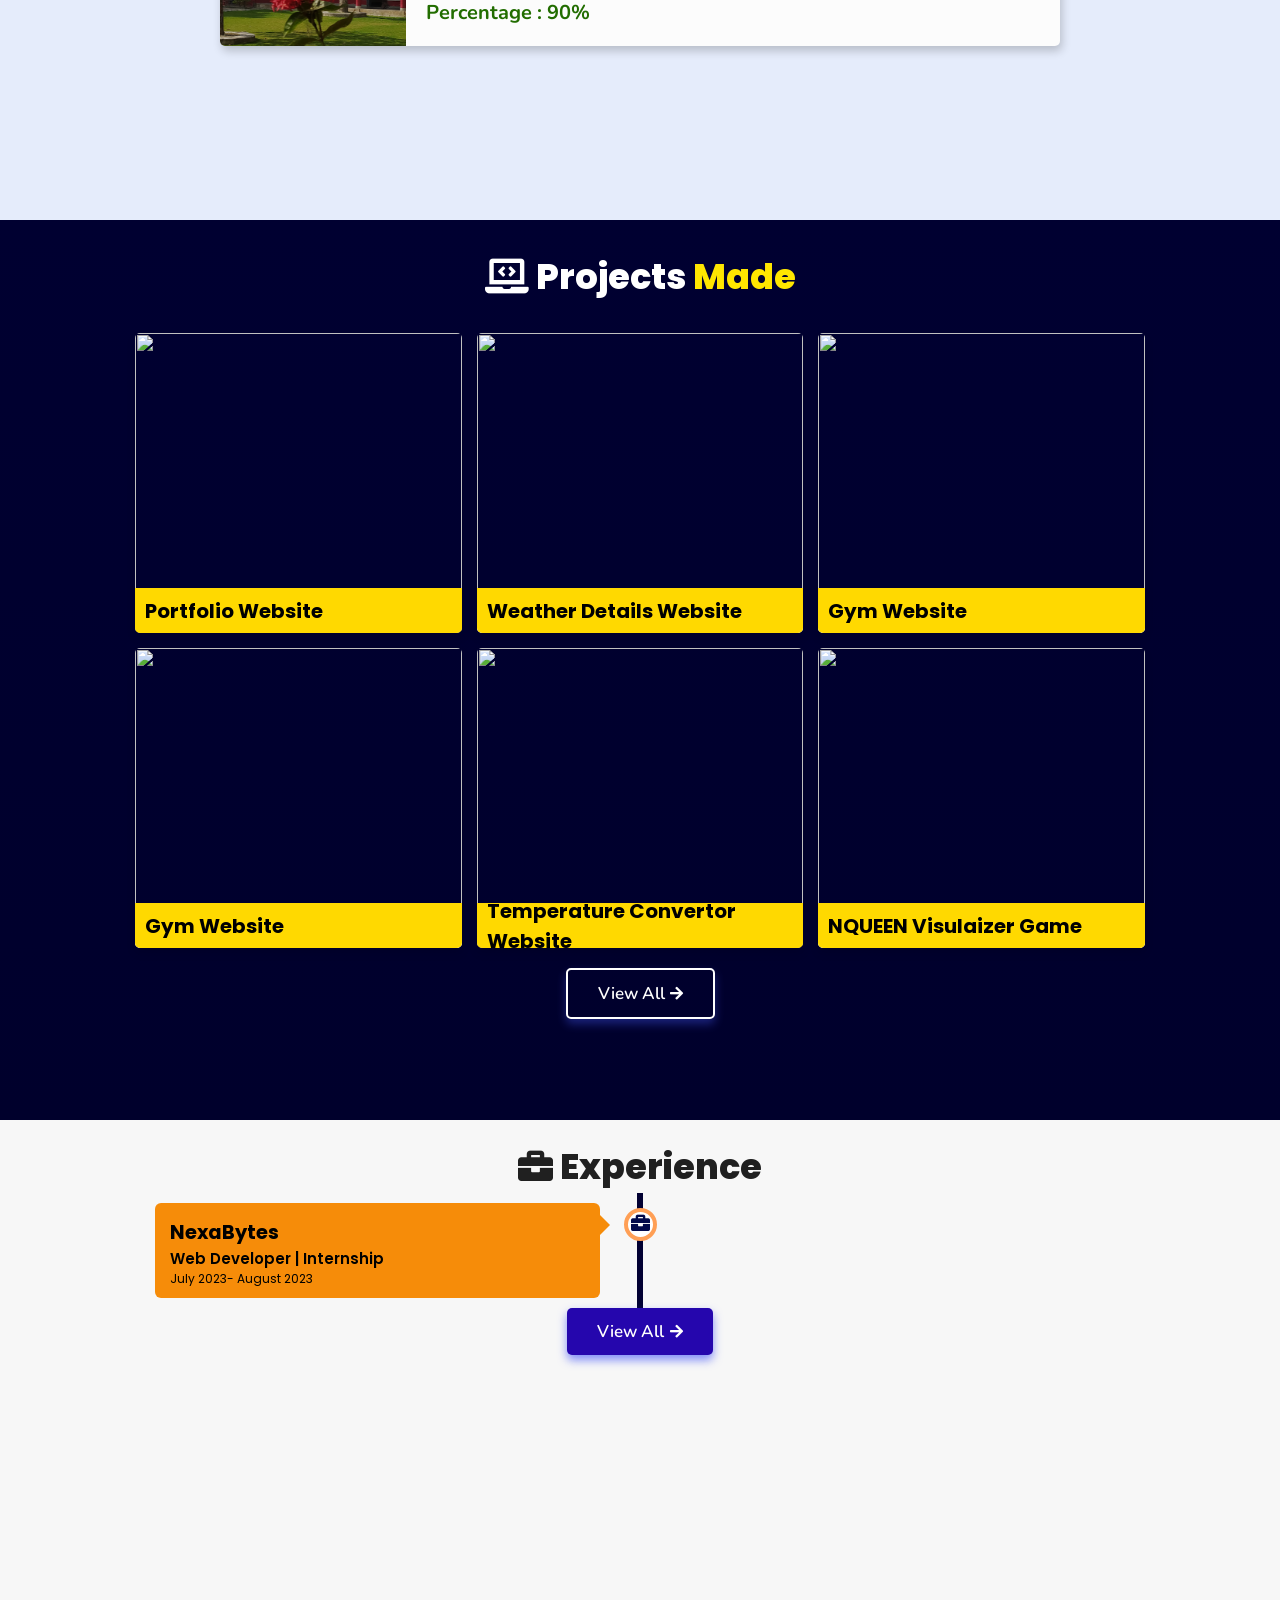
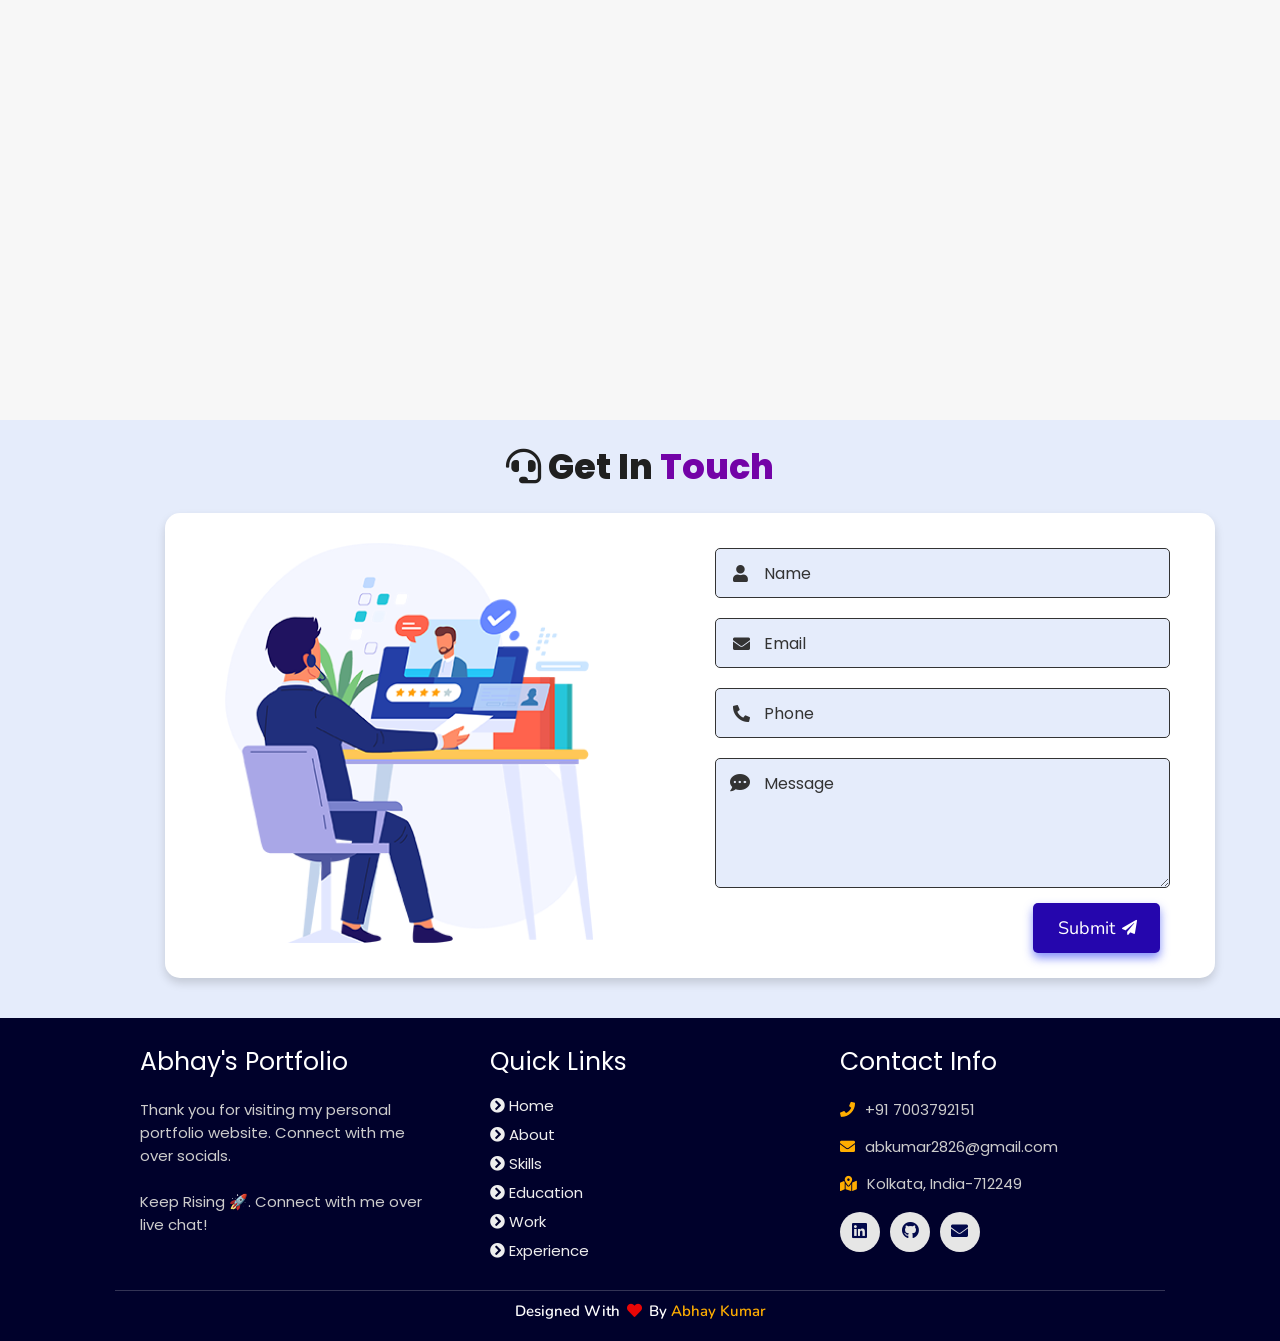
==== commit 83270b9e: "Update index.html" ====
--- a/index.html
+++ b/index.html
@@ -362,18 +362,6 @@
 
   <div class="timeline">
 
-    <div class="container right">
-      <div class="content">
-        <div class="tag">
-          <h2>Bharat Intern</h2>
-        </div>
-        <div class="desc">
-            <h3>Full Stack web Developer</h3>
-            <p>Aug 2023 - Sep 2023| Internship</p>
-        </div>
-      </div>
-    </div>
-
     <div class="container left">
       <div class="content">
         <div class="tag">
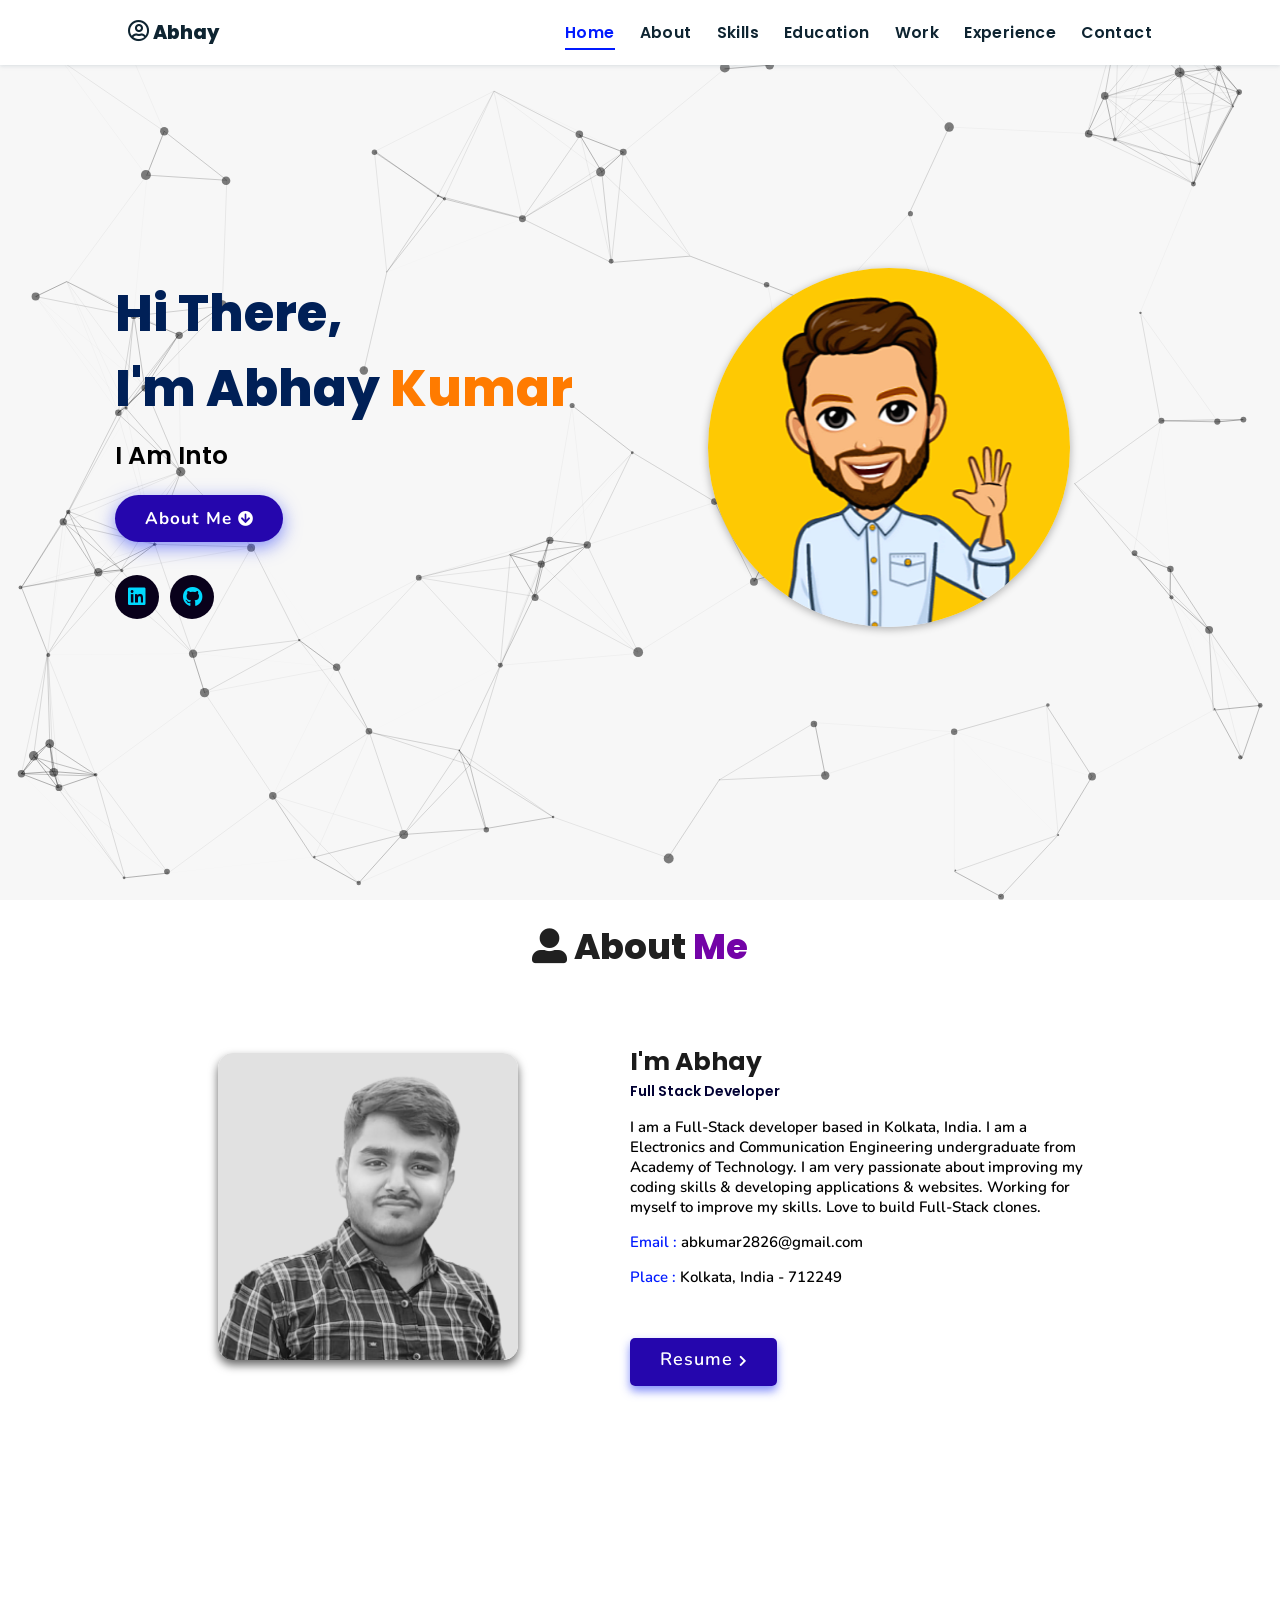
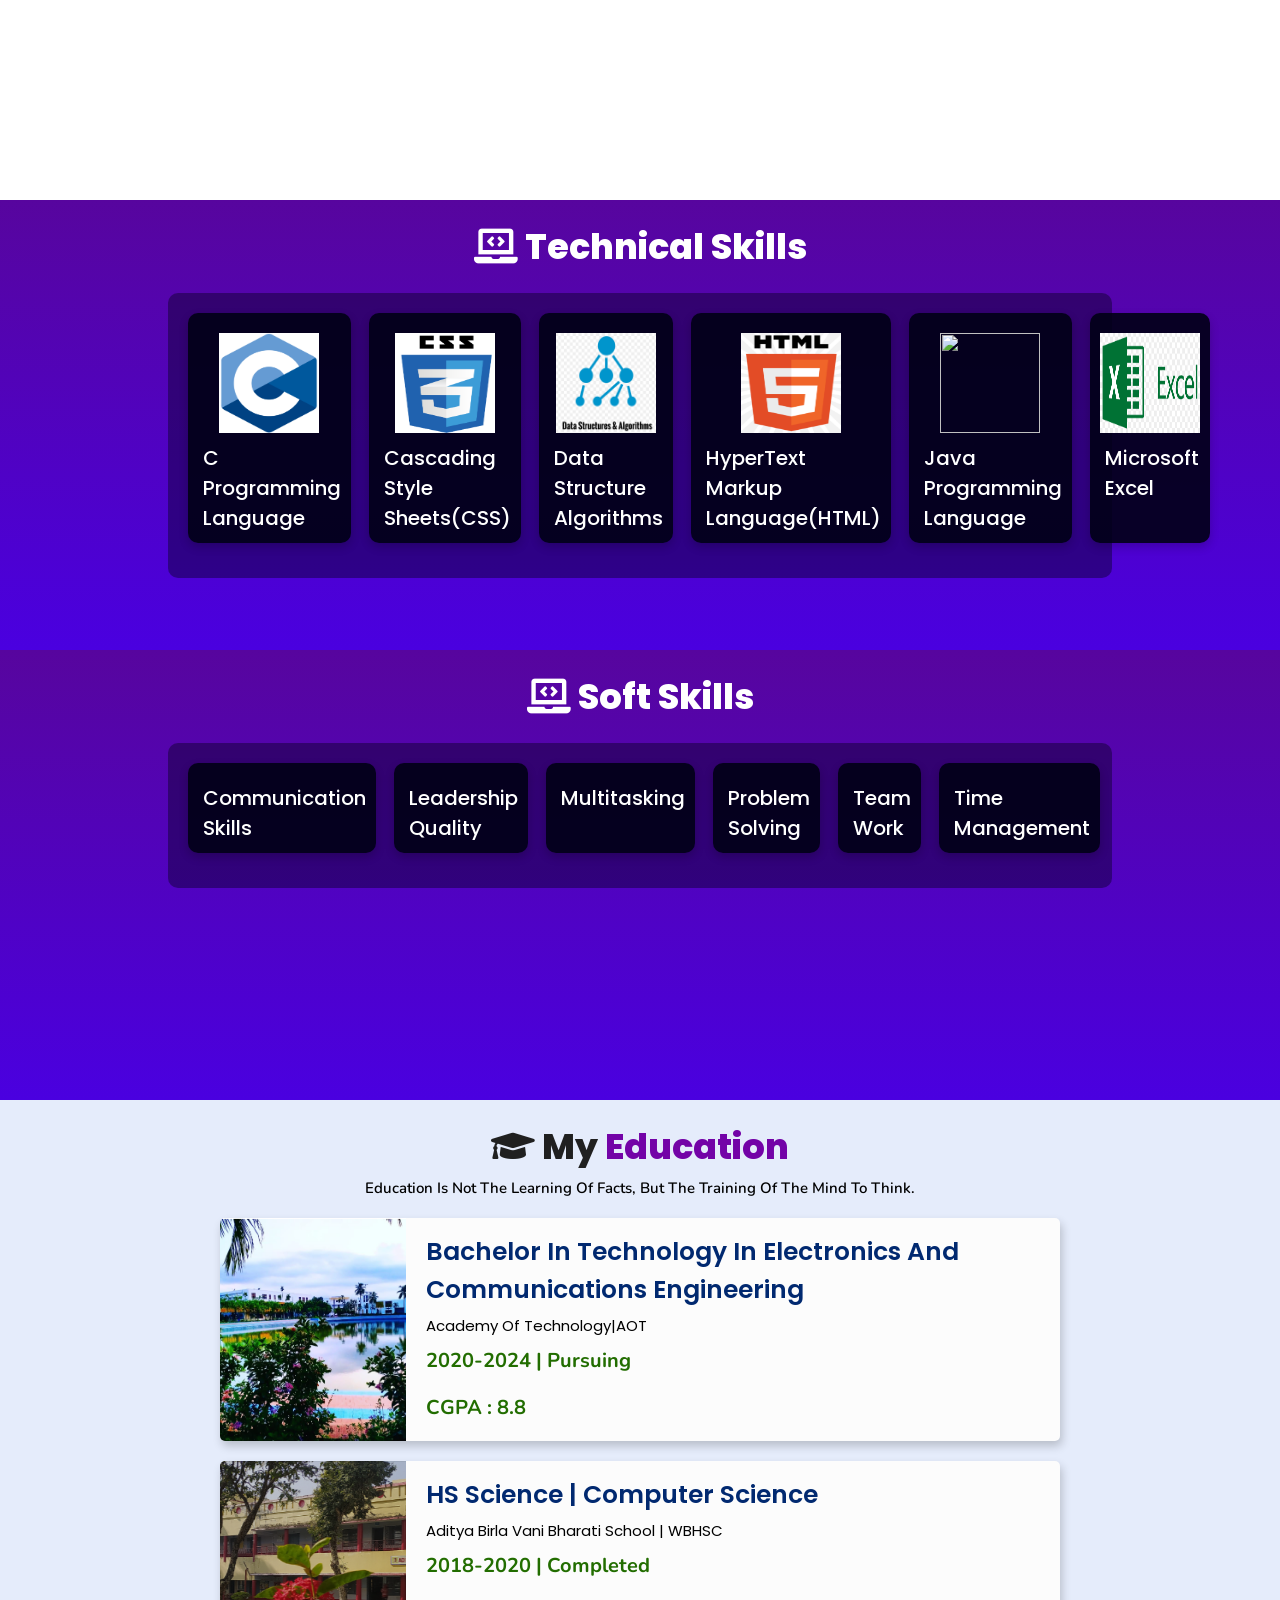
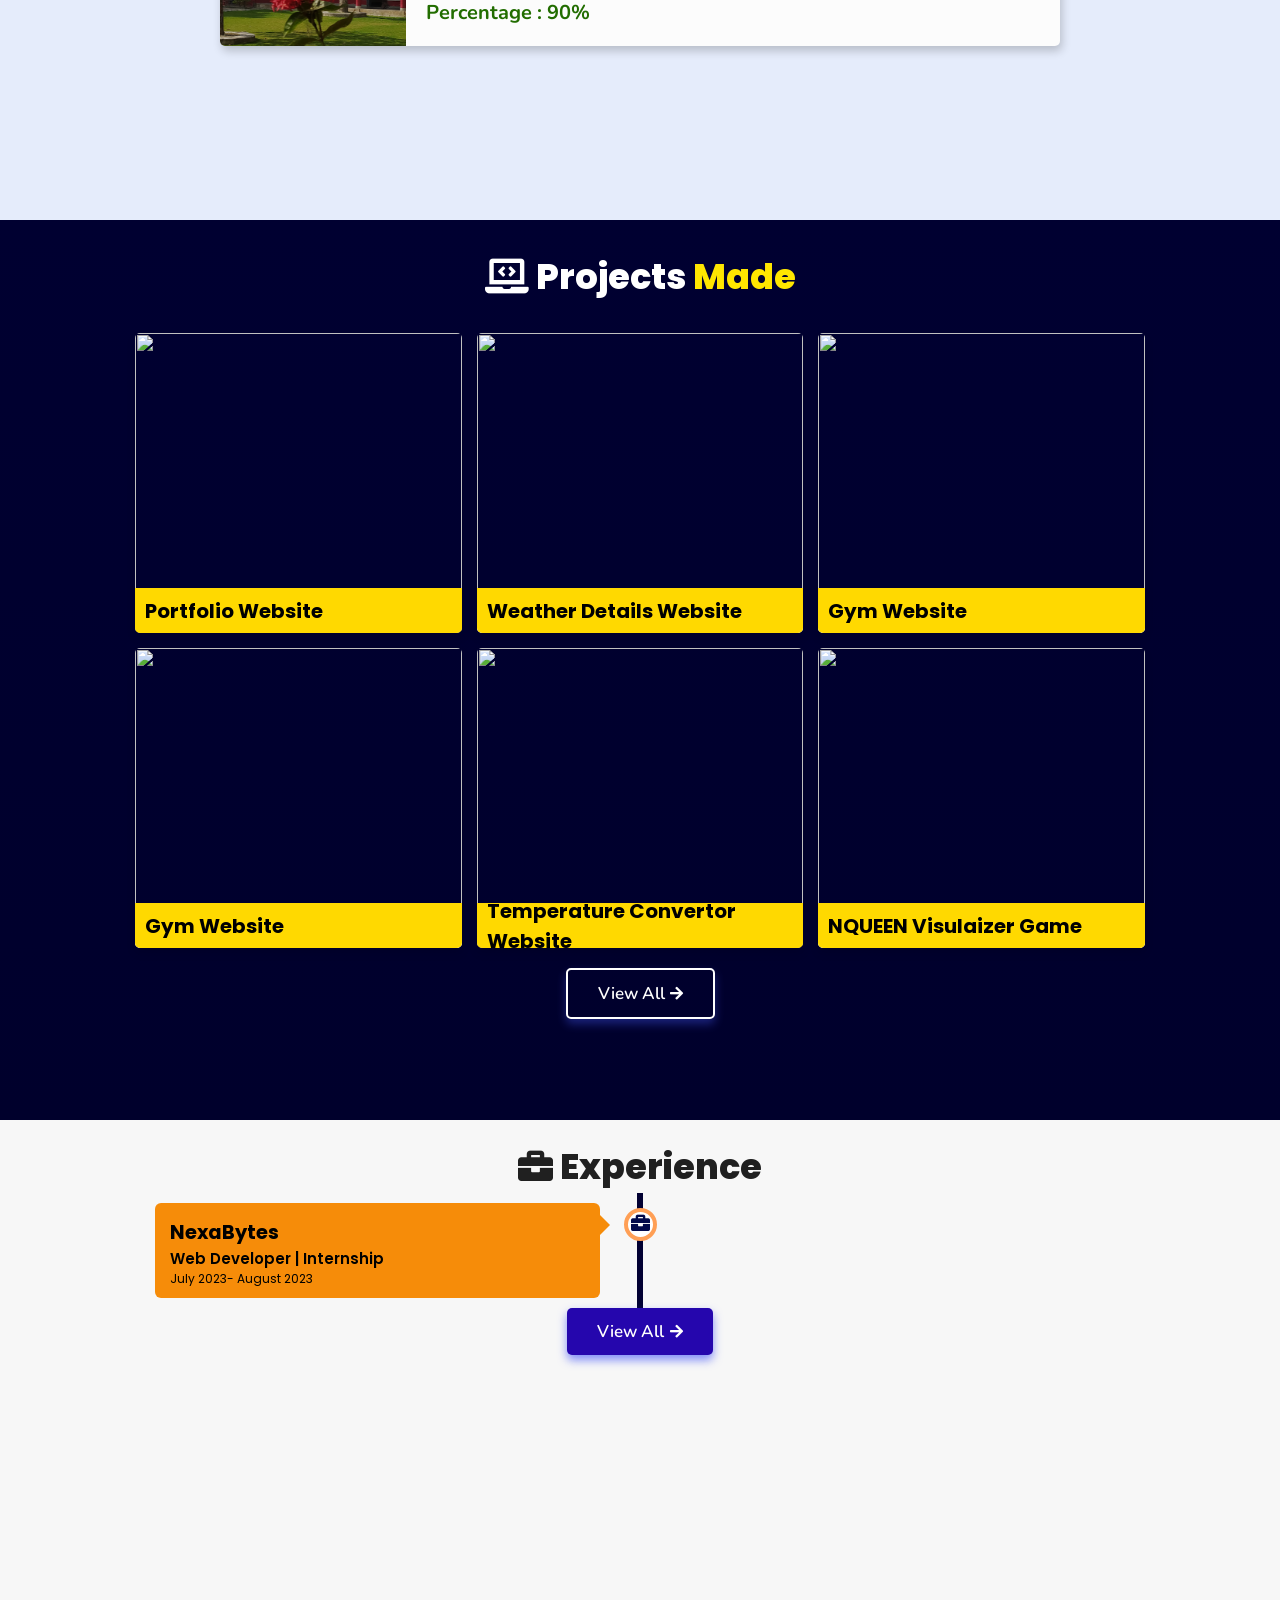
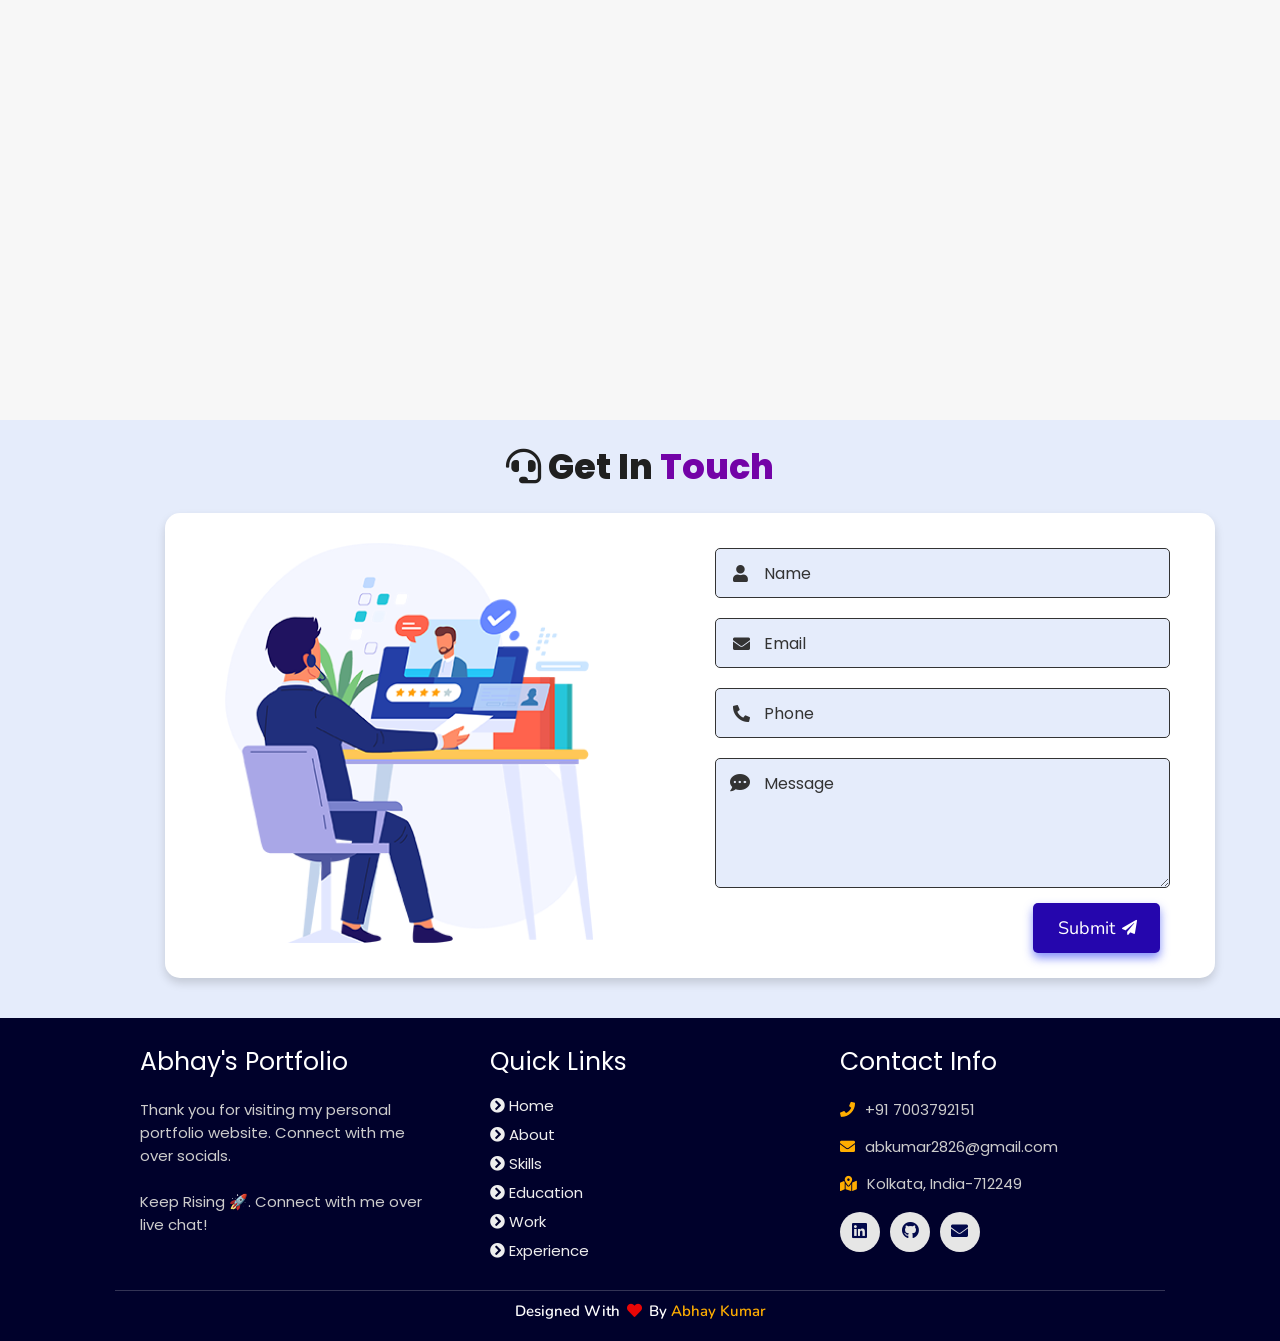
==== commit 28d60881: "Update index.html" ====
--- a/index.html
+++ b/index.html
@@ -53,7 +53,7 @@
     </a>
     <div class="socials">
         <ul class="social-icons">
-          <li><a class="linkedin" aria-label="LinkedIn" href="www.linkedin.com/in/abhay-kumar-815a37268" target="_blank"><i class="fab fa-linkedin"></i></a></li> 
+          <li><a class="linkedin" aria-label="LinkedIn" href="www.linkedin.com/in/abhay-kumar-815a37268/" target="_blank"><i class="fab fa-linkedin"></i></a></li> 
           <li><a class="github" aria-label="GitHub" href="https://github.com/Abhay2628" target="_blank"><i class="fab fa-github"></i></a></li>
         </ul>
       </div>
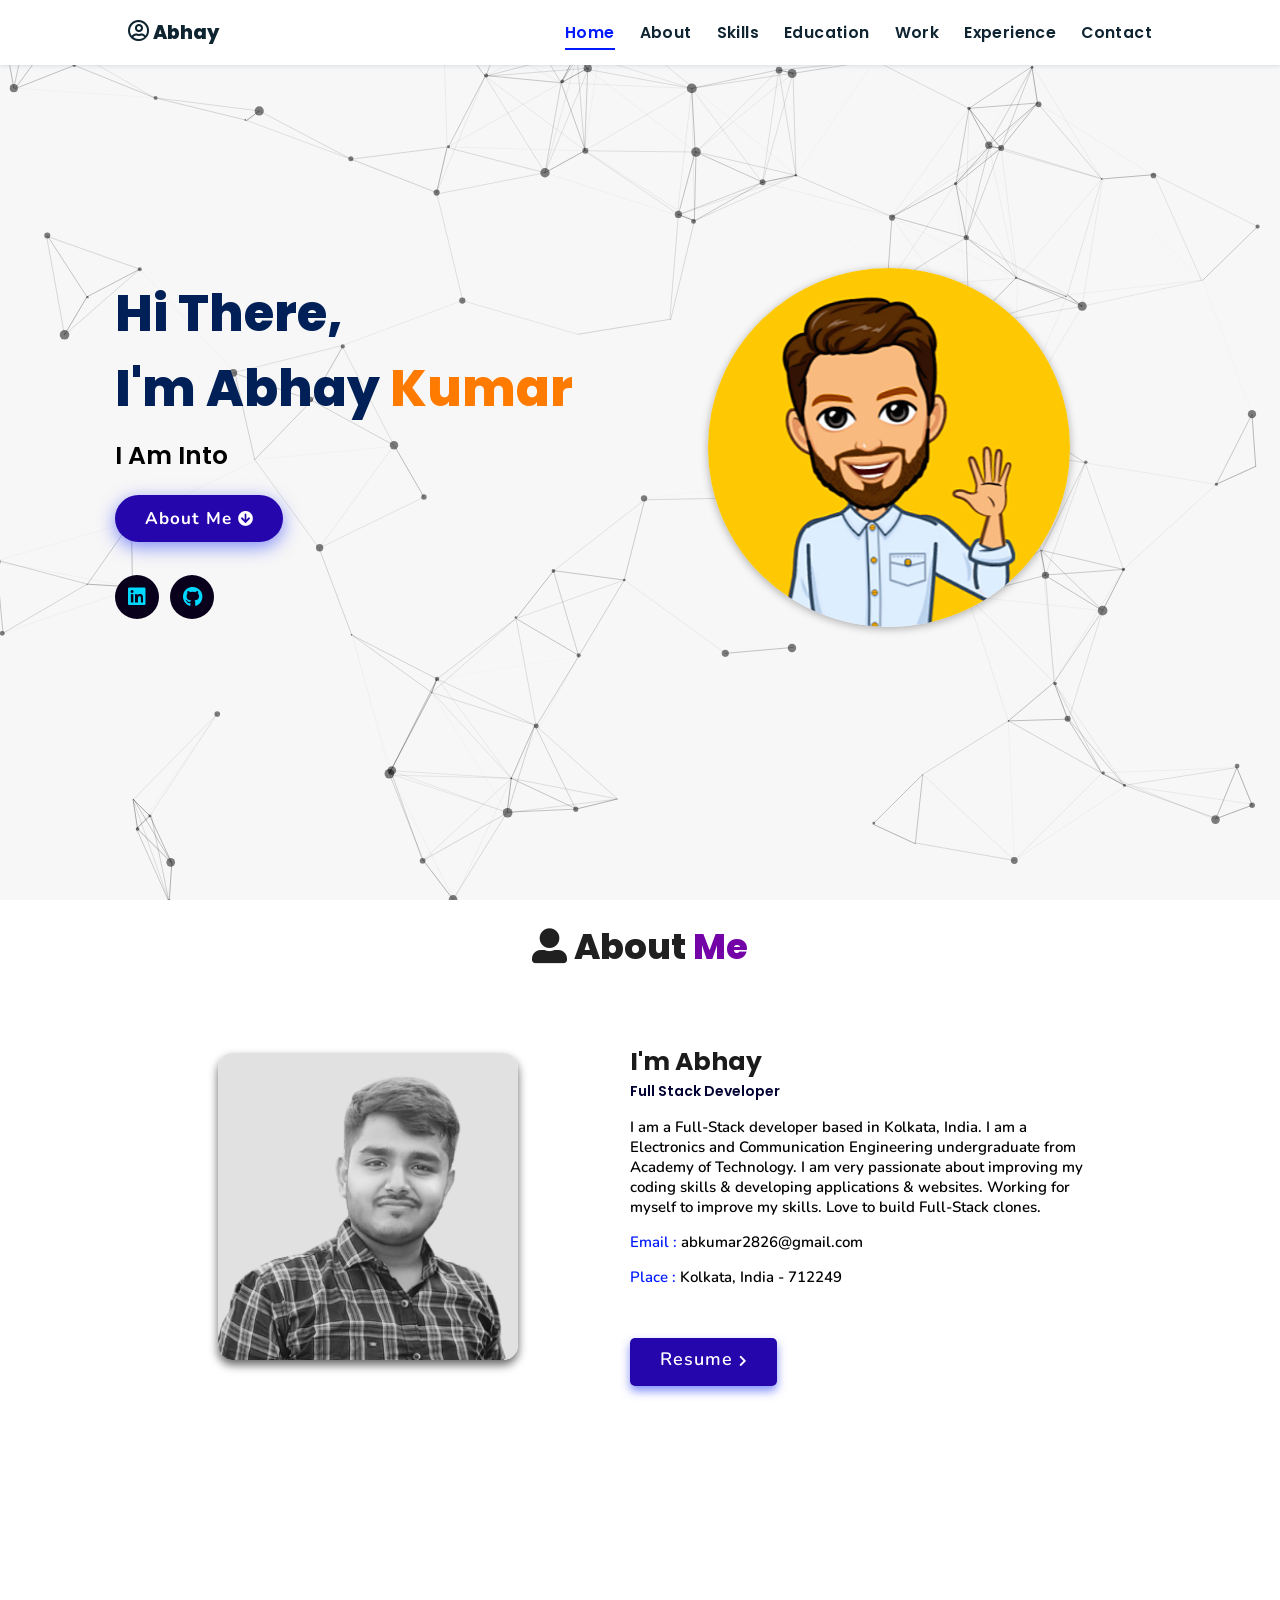
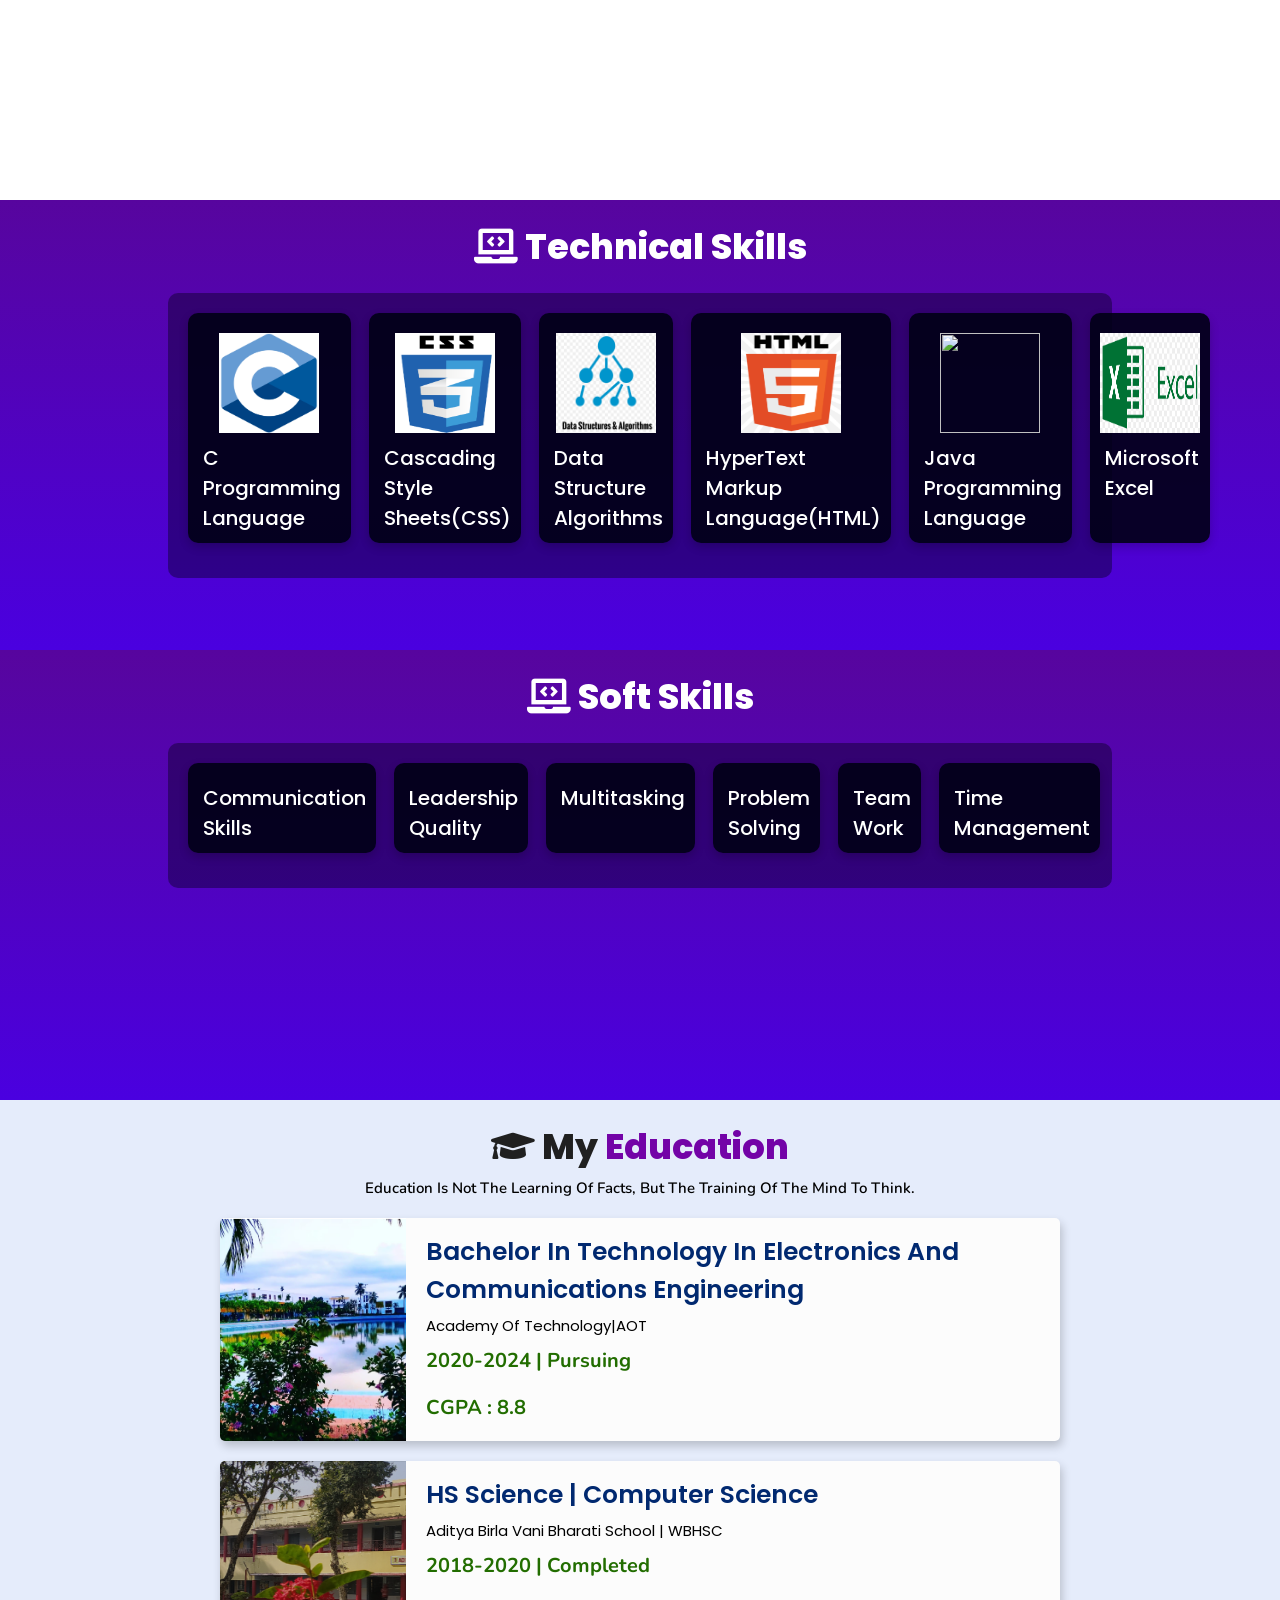
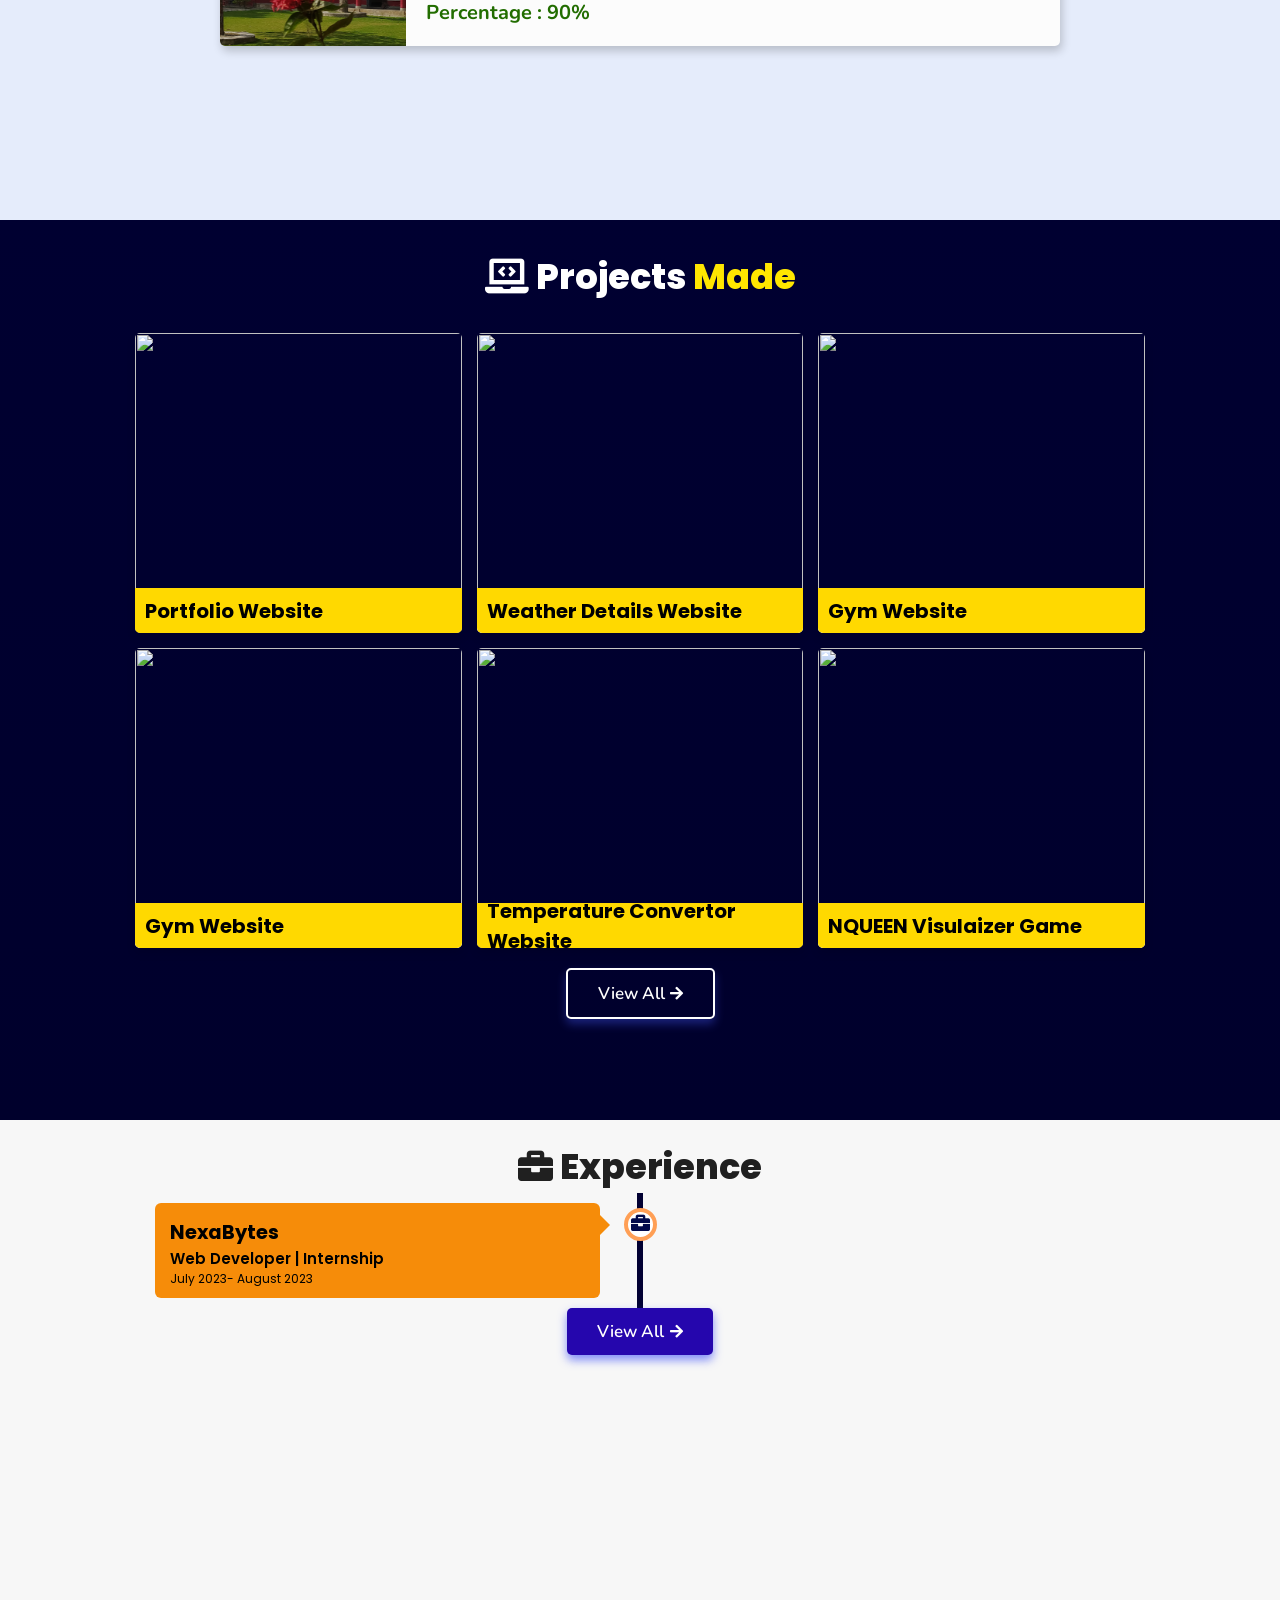
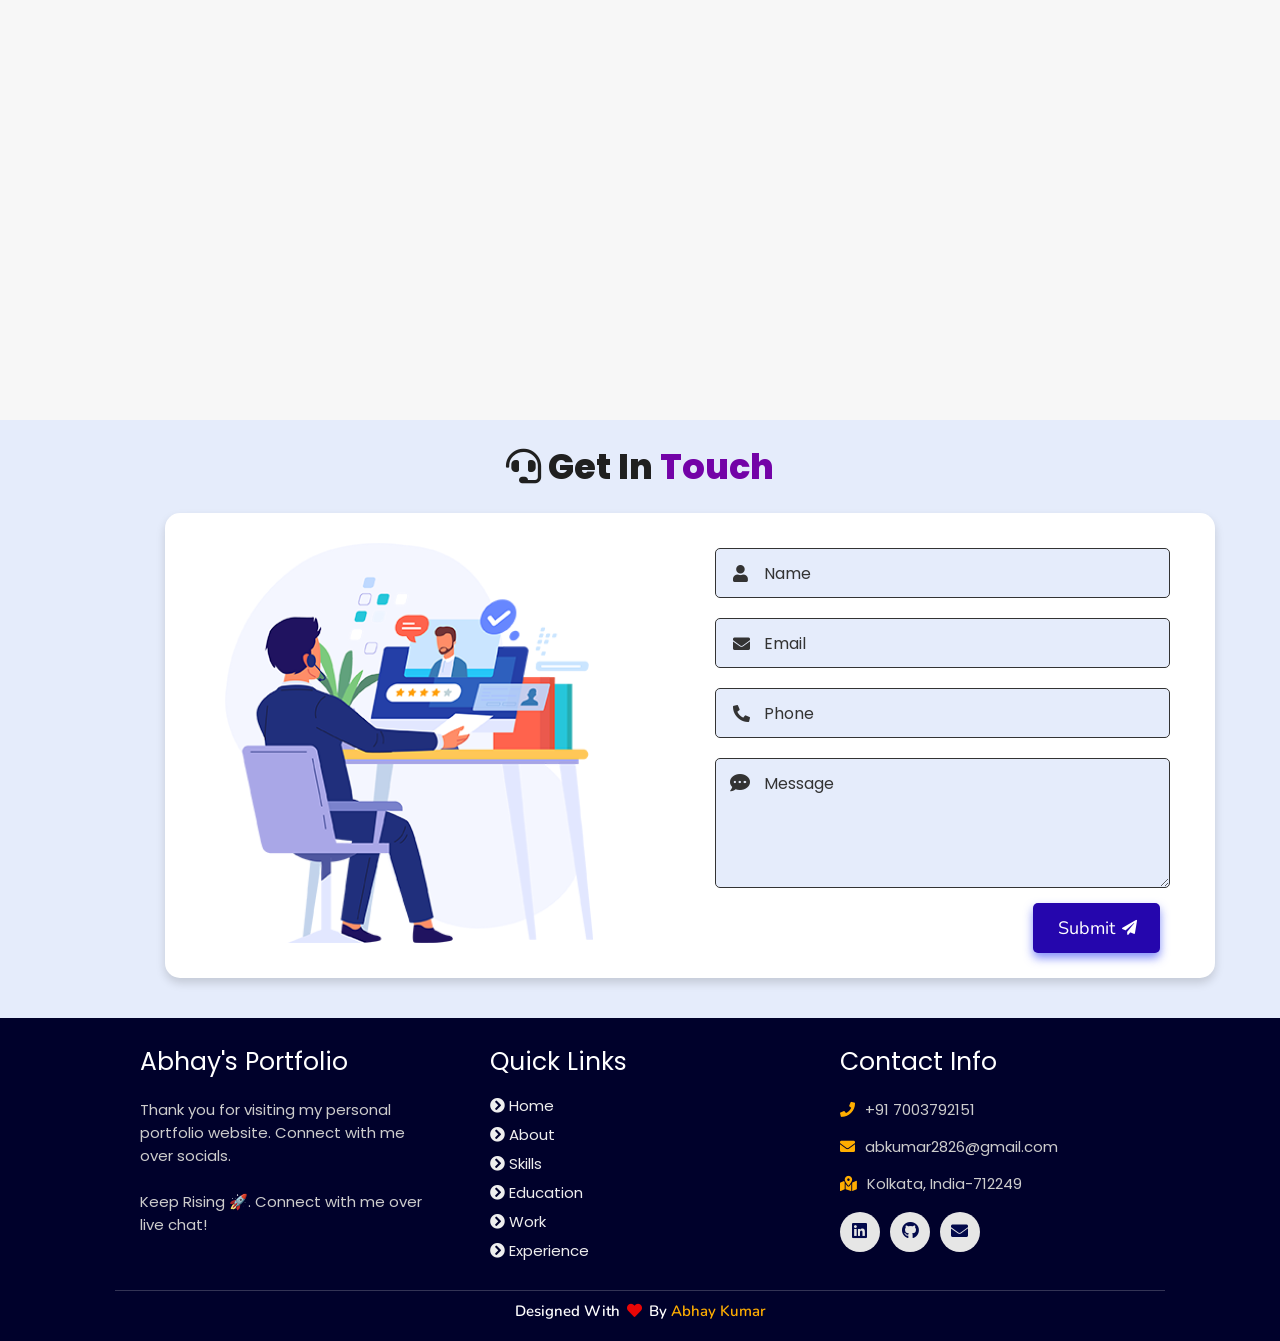
==== commit 739b0cb1: "Update index.html" ====
--- a/index.html
+++ b/index.html
@@ -53,7 +53,7 @@
     </a>
     <div class="socials">
         <ul class="social-icons">
-          <li><a class="linkedin" aria-label="LinkedIn" href="www.linkedin.com/in/abhay-kumar-815a37268/" target="_blank"><i class="fab fa-linkedin"></i></a></li> 
+          <li><a class="linkedin" aria-label="LinkedIn" href="https://www.linkedin.com/in/abhay-kumar-815a37268/" target="_blank"><i class="fab fa-linkedin"></i></a></li> 
           <li><a class="github" aria-label="GitHub" href="https://github.com/Abhay2628" target="_blank"><i class="fab fa-github"></i></a></li>
         </ul>
       </div>
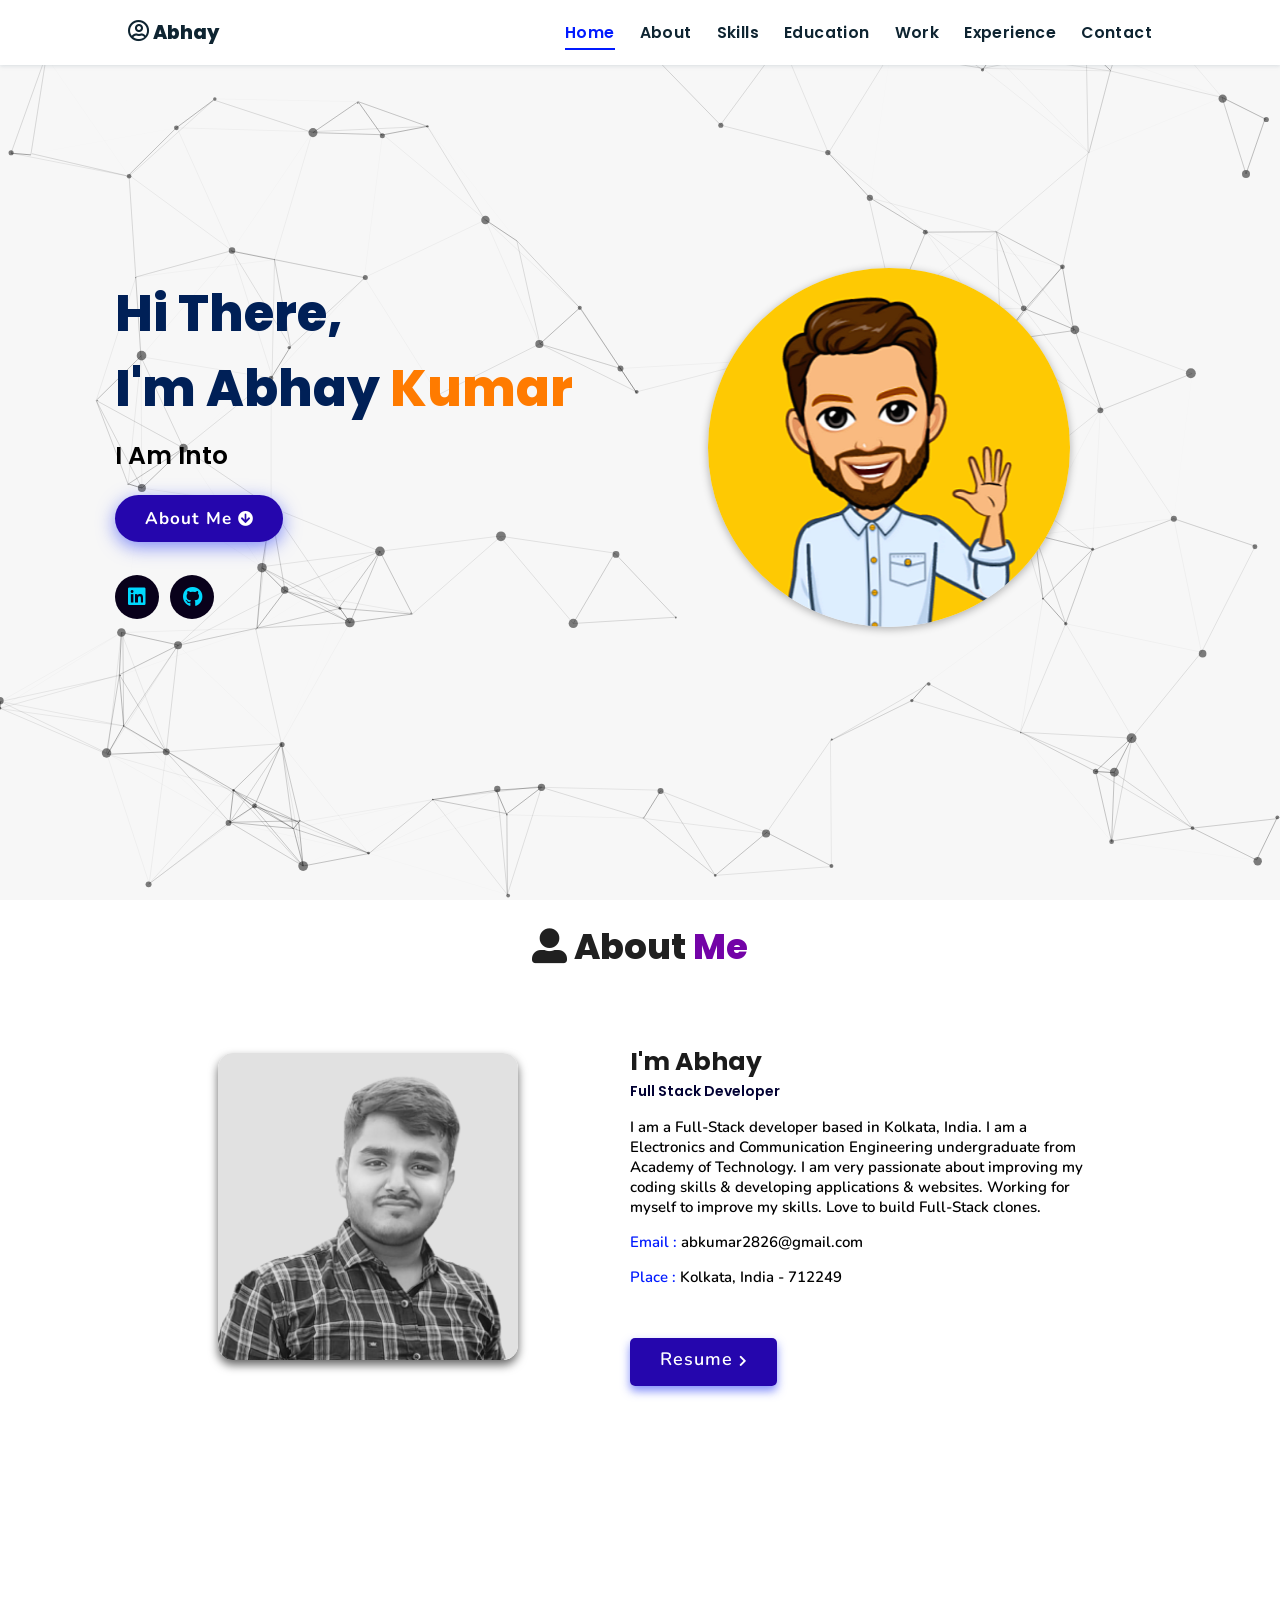
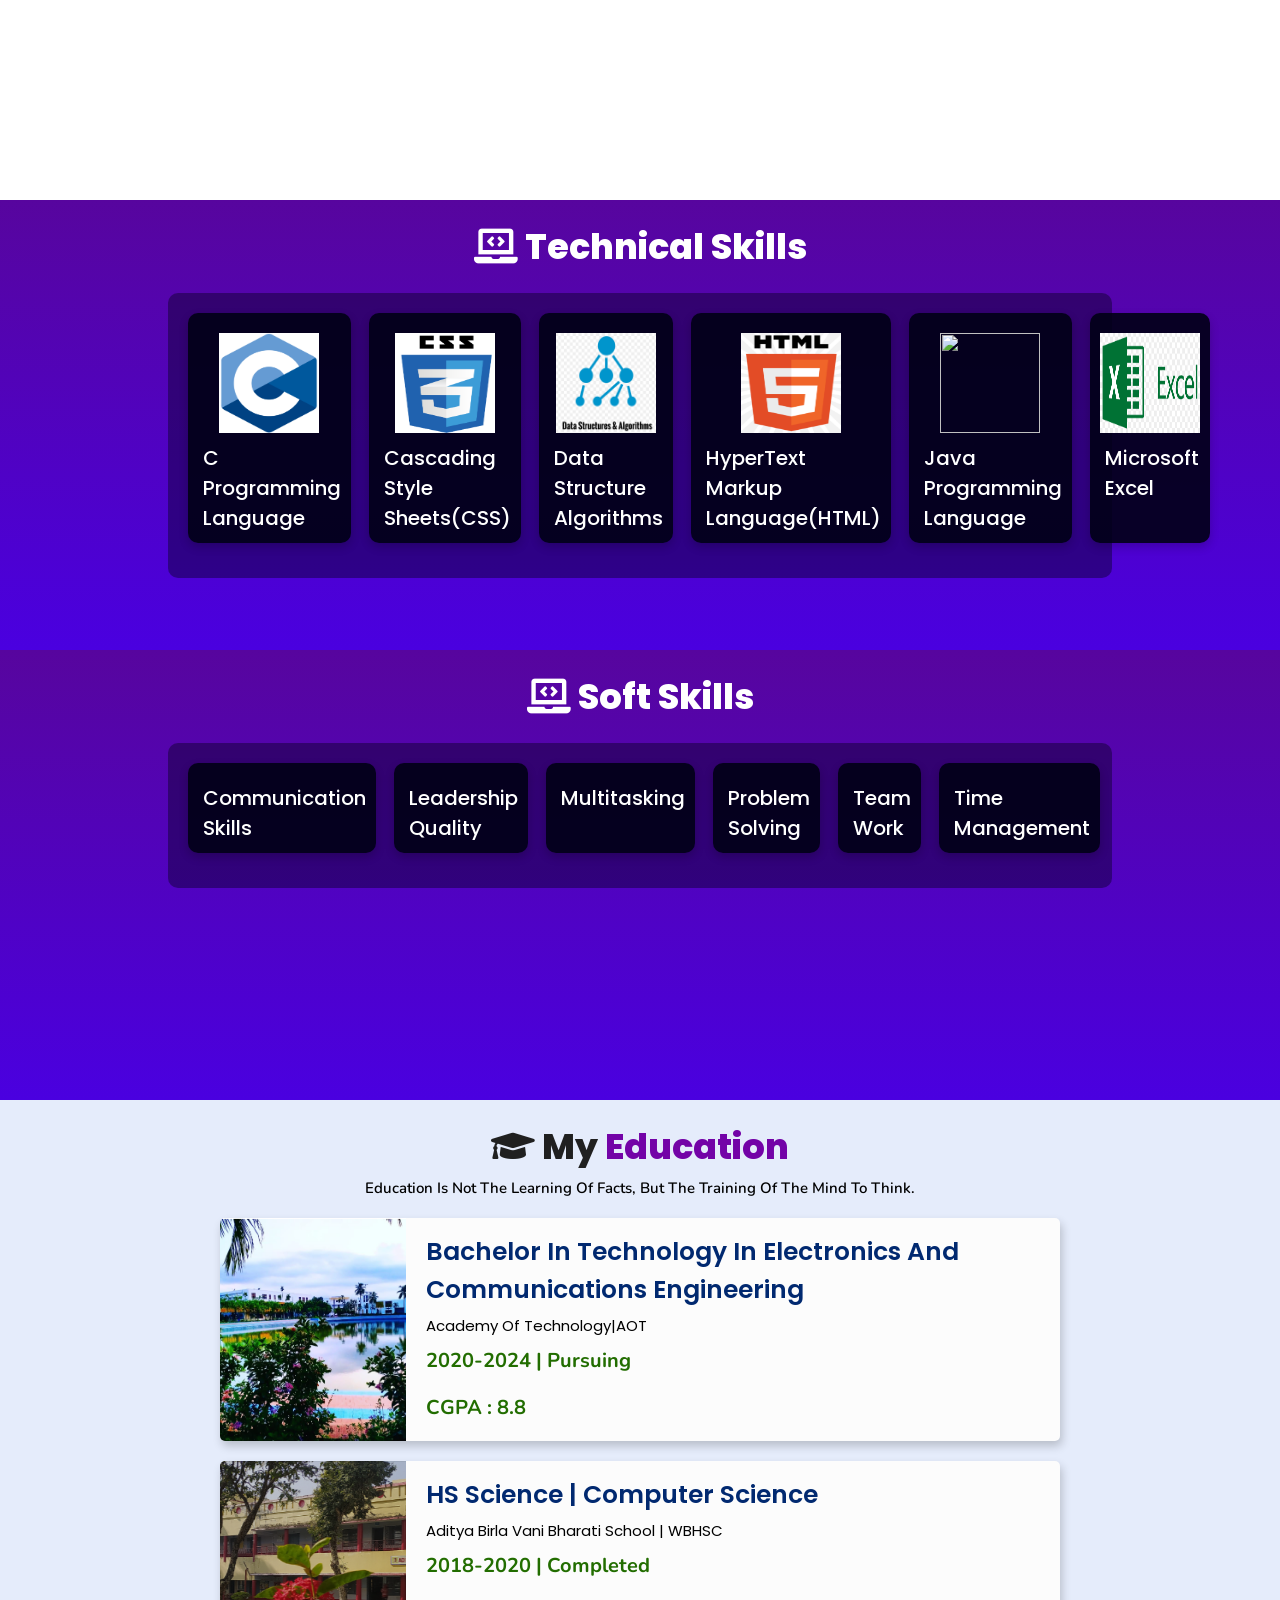
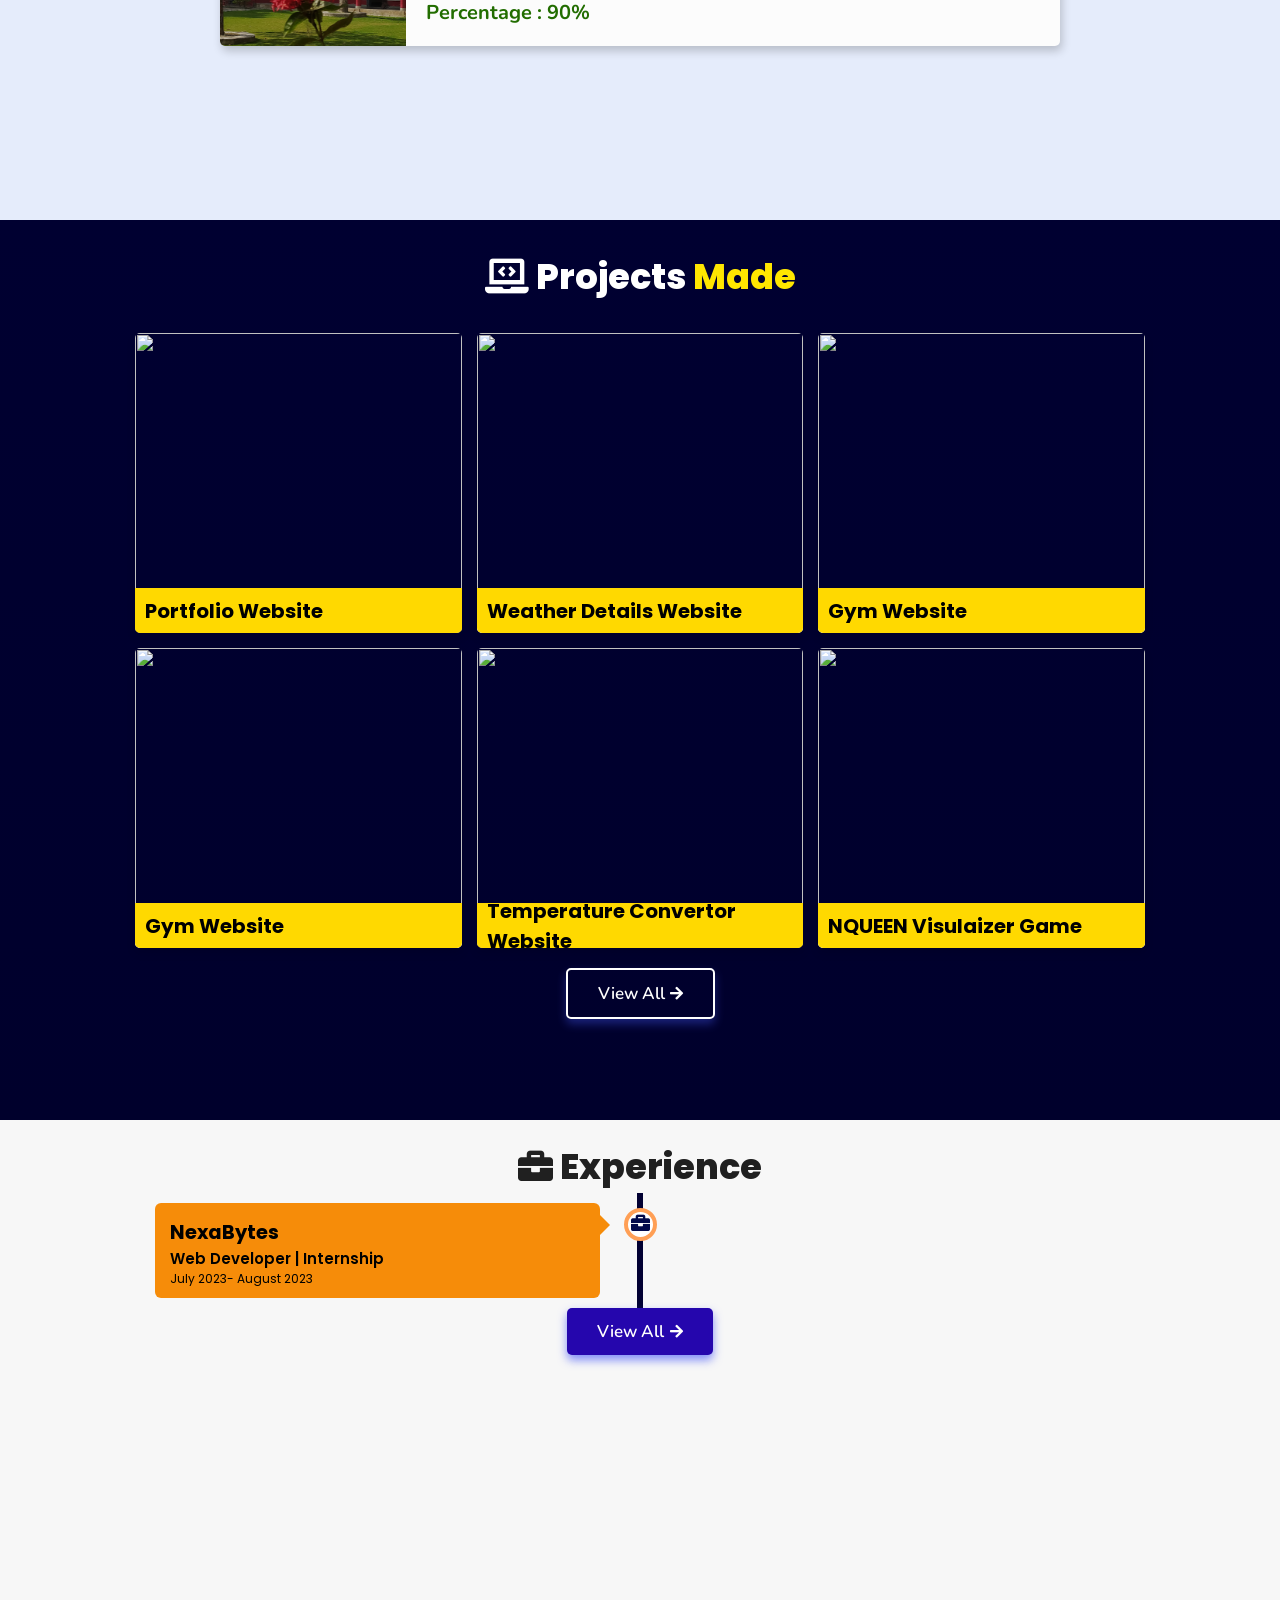
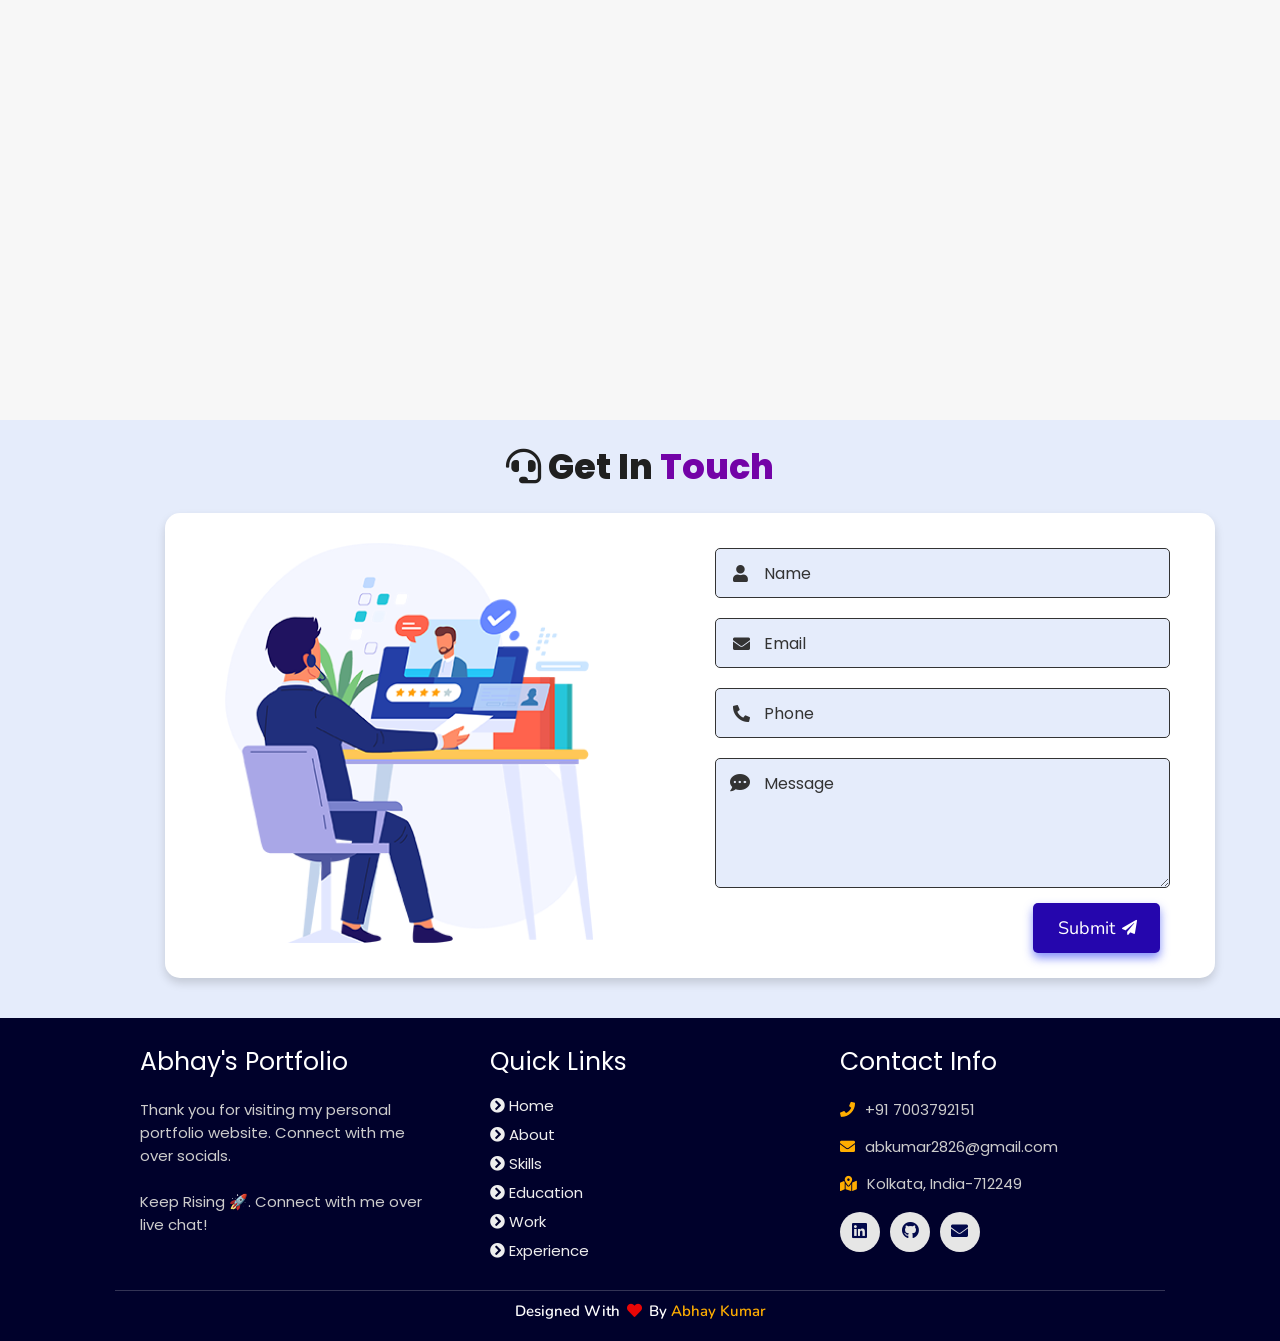
==== commit 765c35a9: "Update index.html" ====
--- a/index.html
+++ b/index.html
@@ -53,7 +53,7 @@
     </a>
     <div class="socials">
         <ul class="social-icons">
-          <li><a class="linkedin" aria-label="LinkedIn" href="https://www.linkedin.com/in/abhay-kumar-815a37268/" target="_blank"><i class="fab fa-linkedin"></i></a></li> 
+          <li><a class="linkedin" aria-label="LinkedIn" href="https://www.linkedin.com/in/abhay-kumar-815a37268" target="_blank"><i class="fab fa-linkedin"></i></a></li> 
           <li><a class="github" aria-label="GitHub" href="https://github.com/Abhay2628" target="_blank"><i class="fab fa-github"></i></a></li>
         </ul>
       </div>
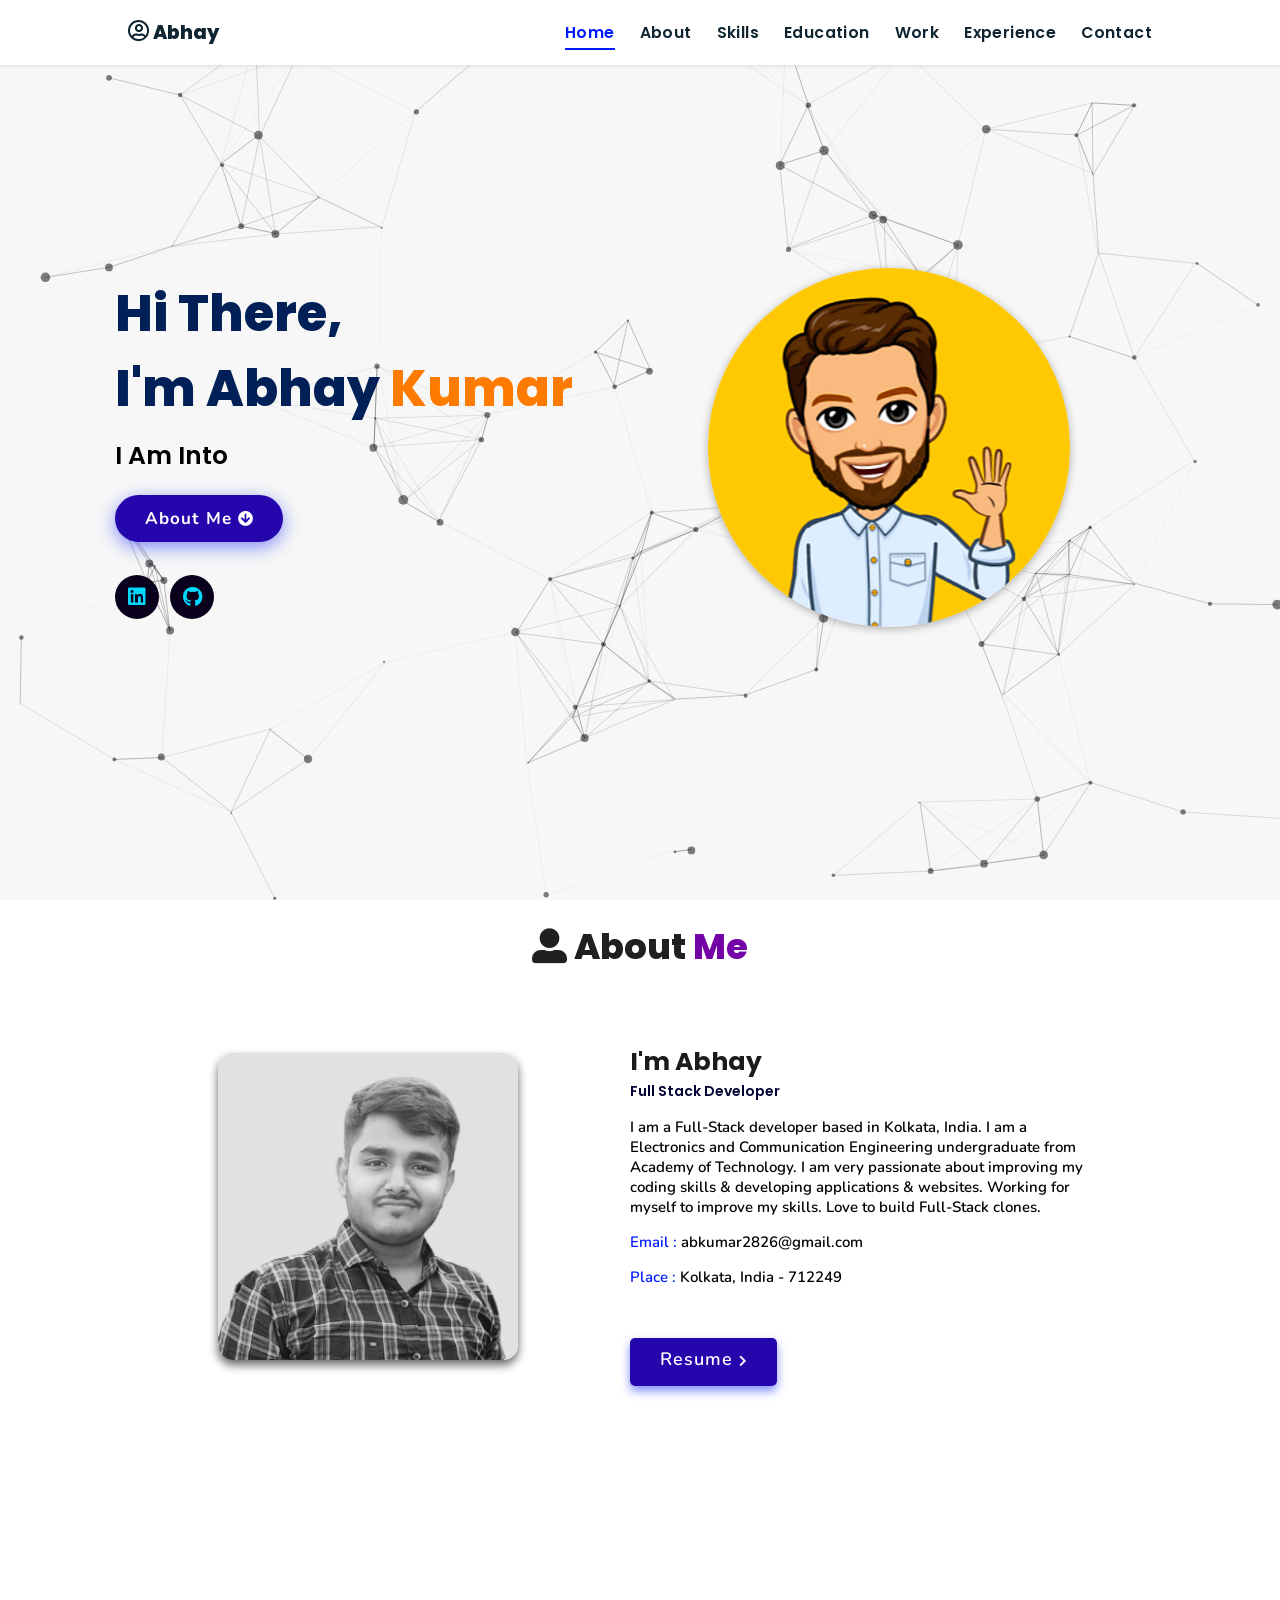
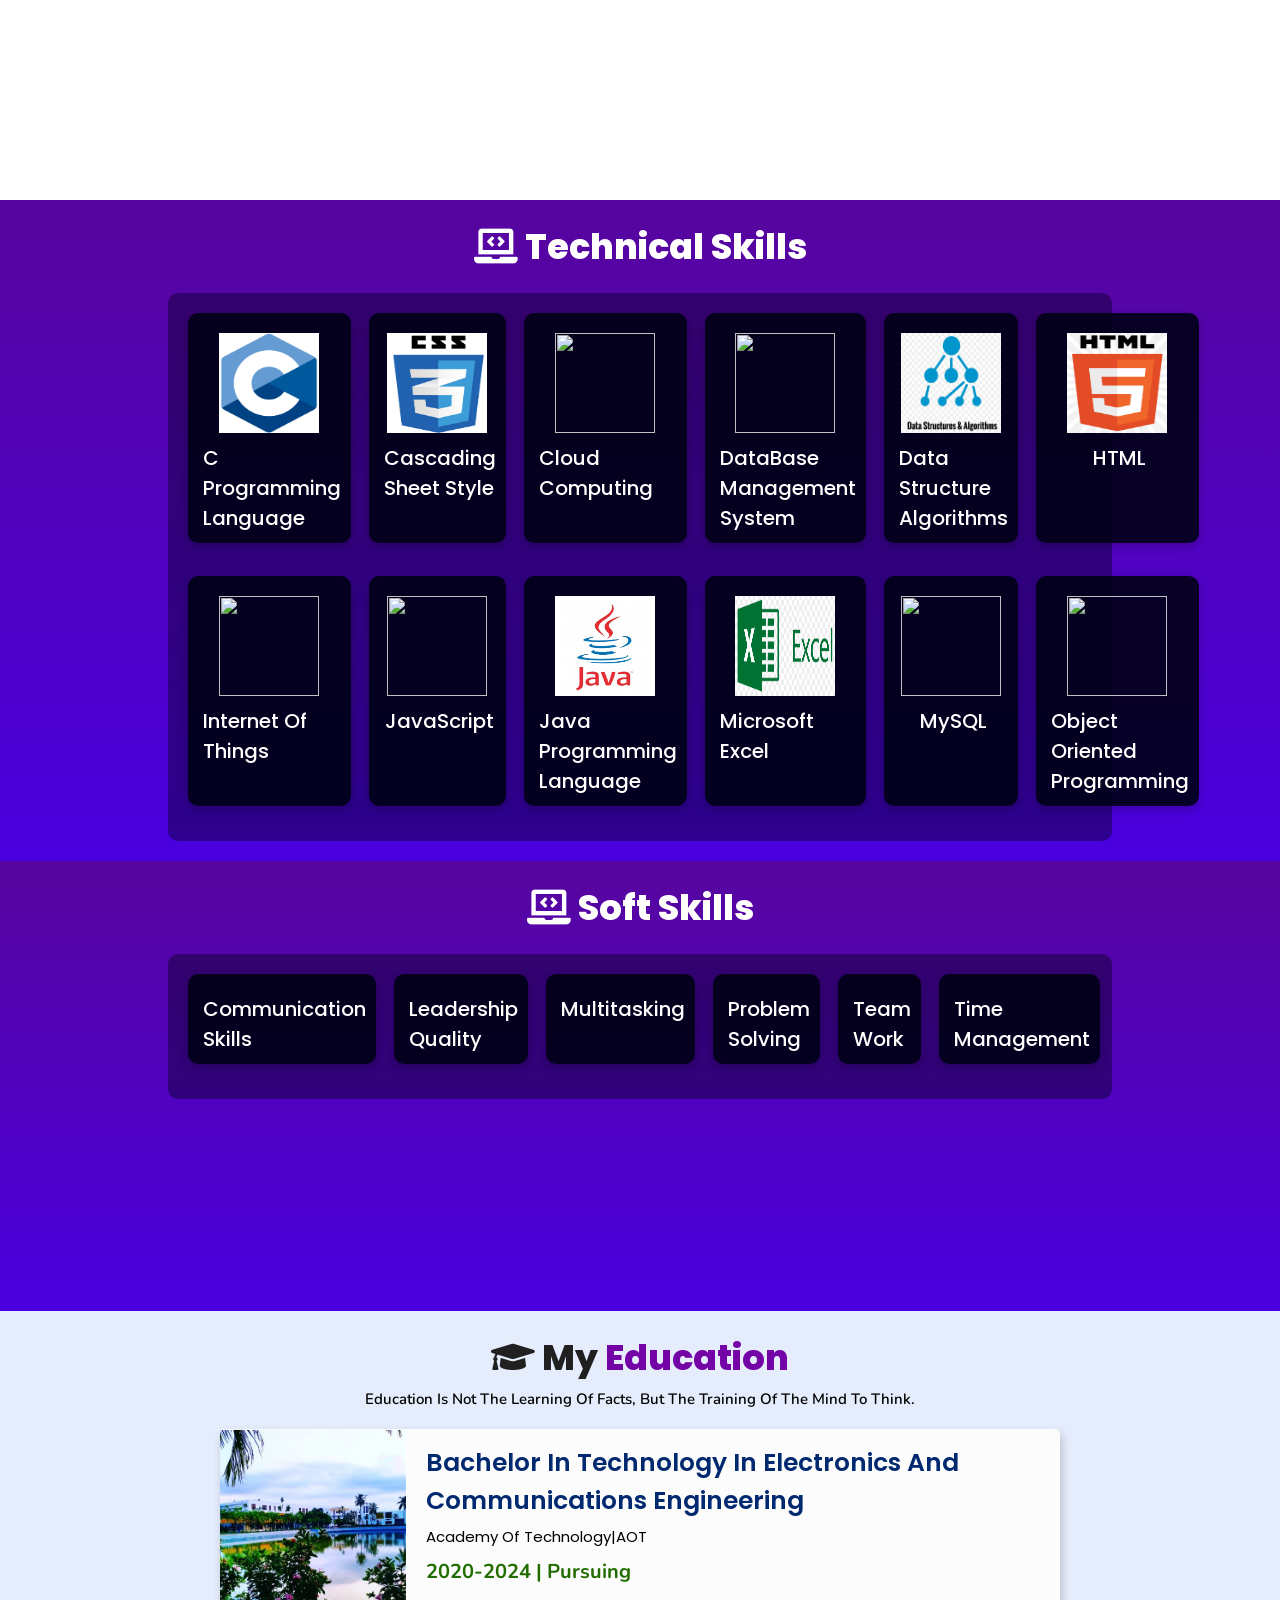
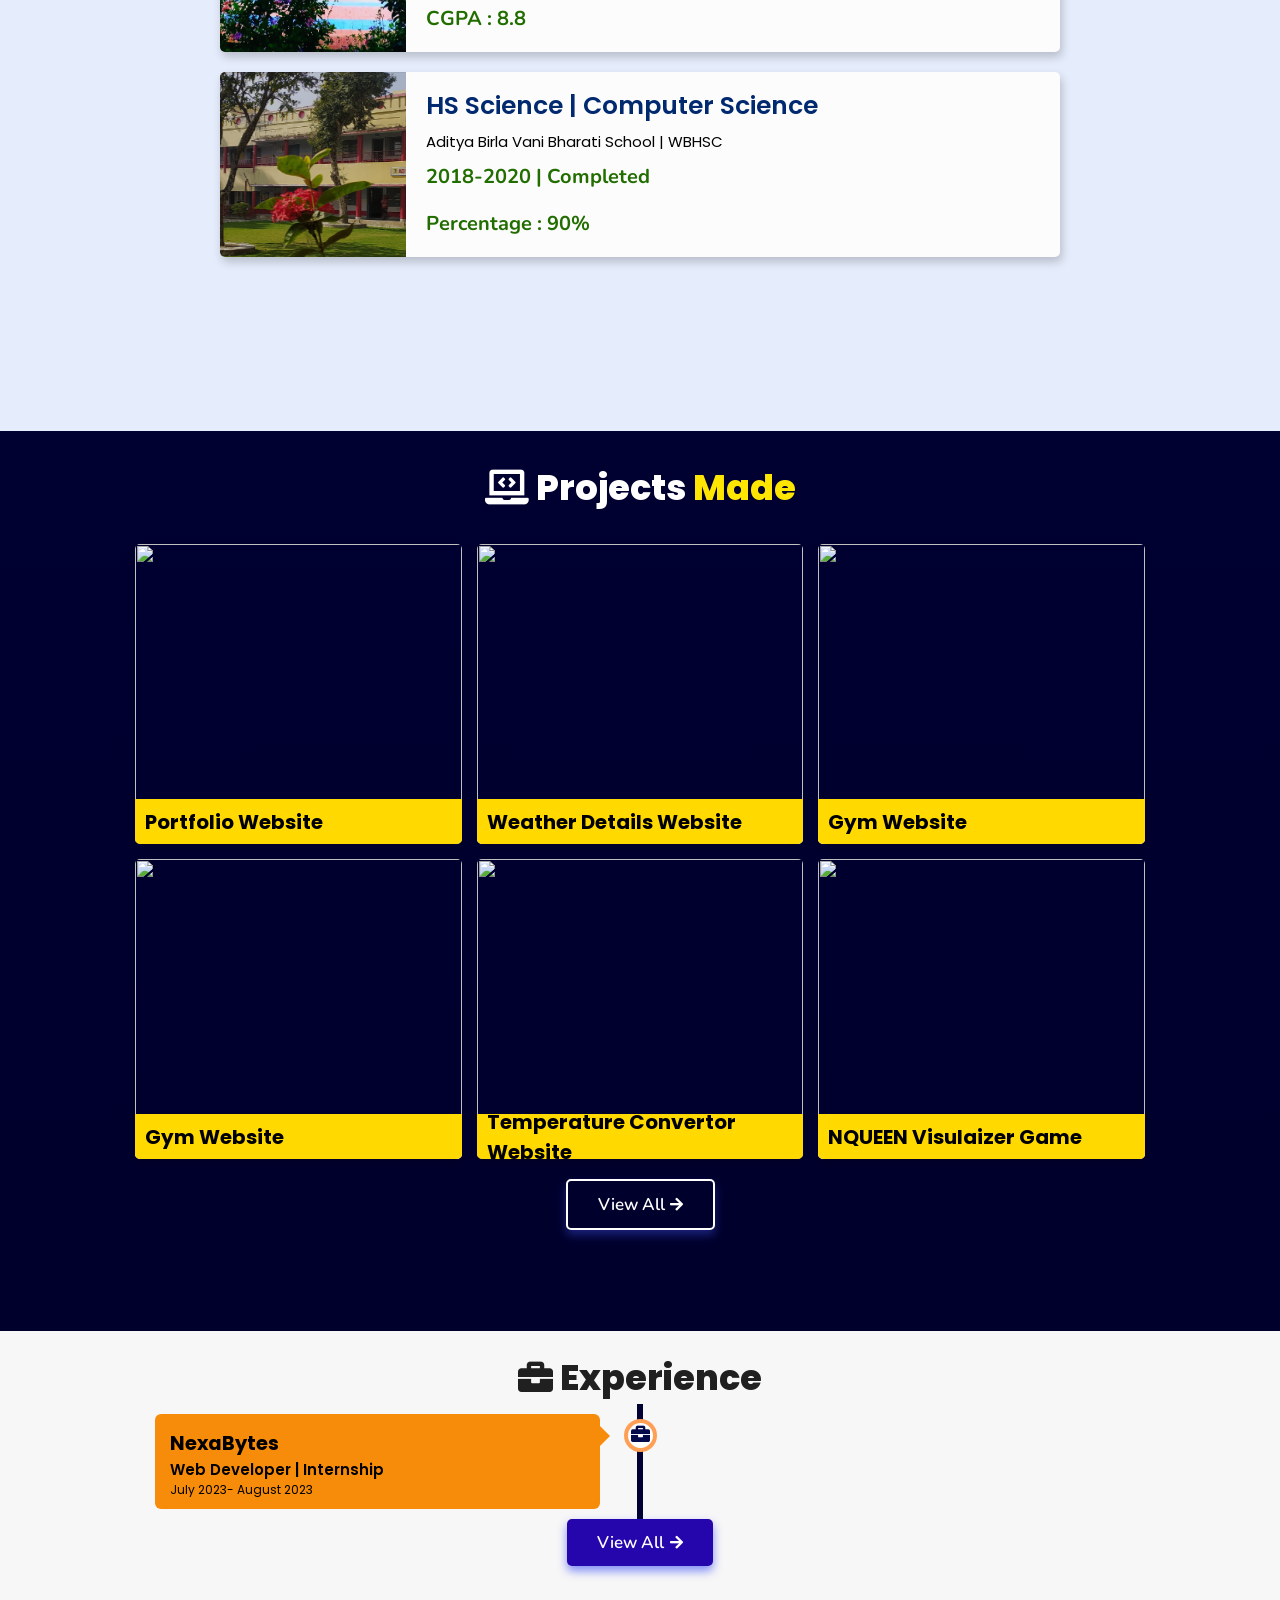
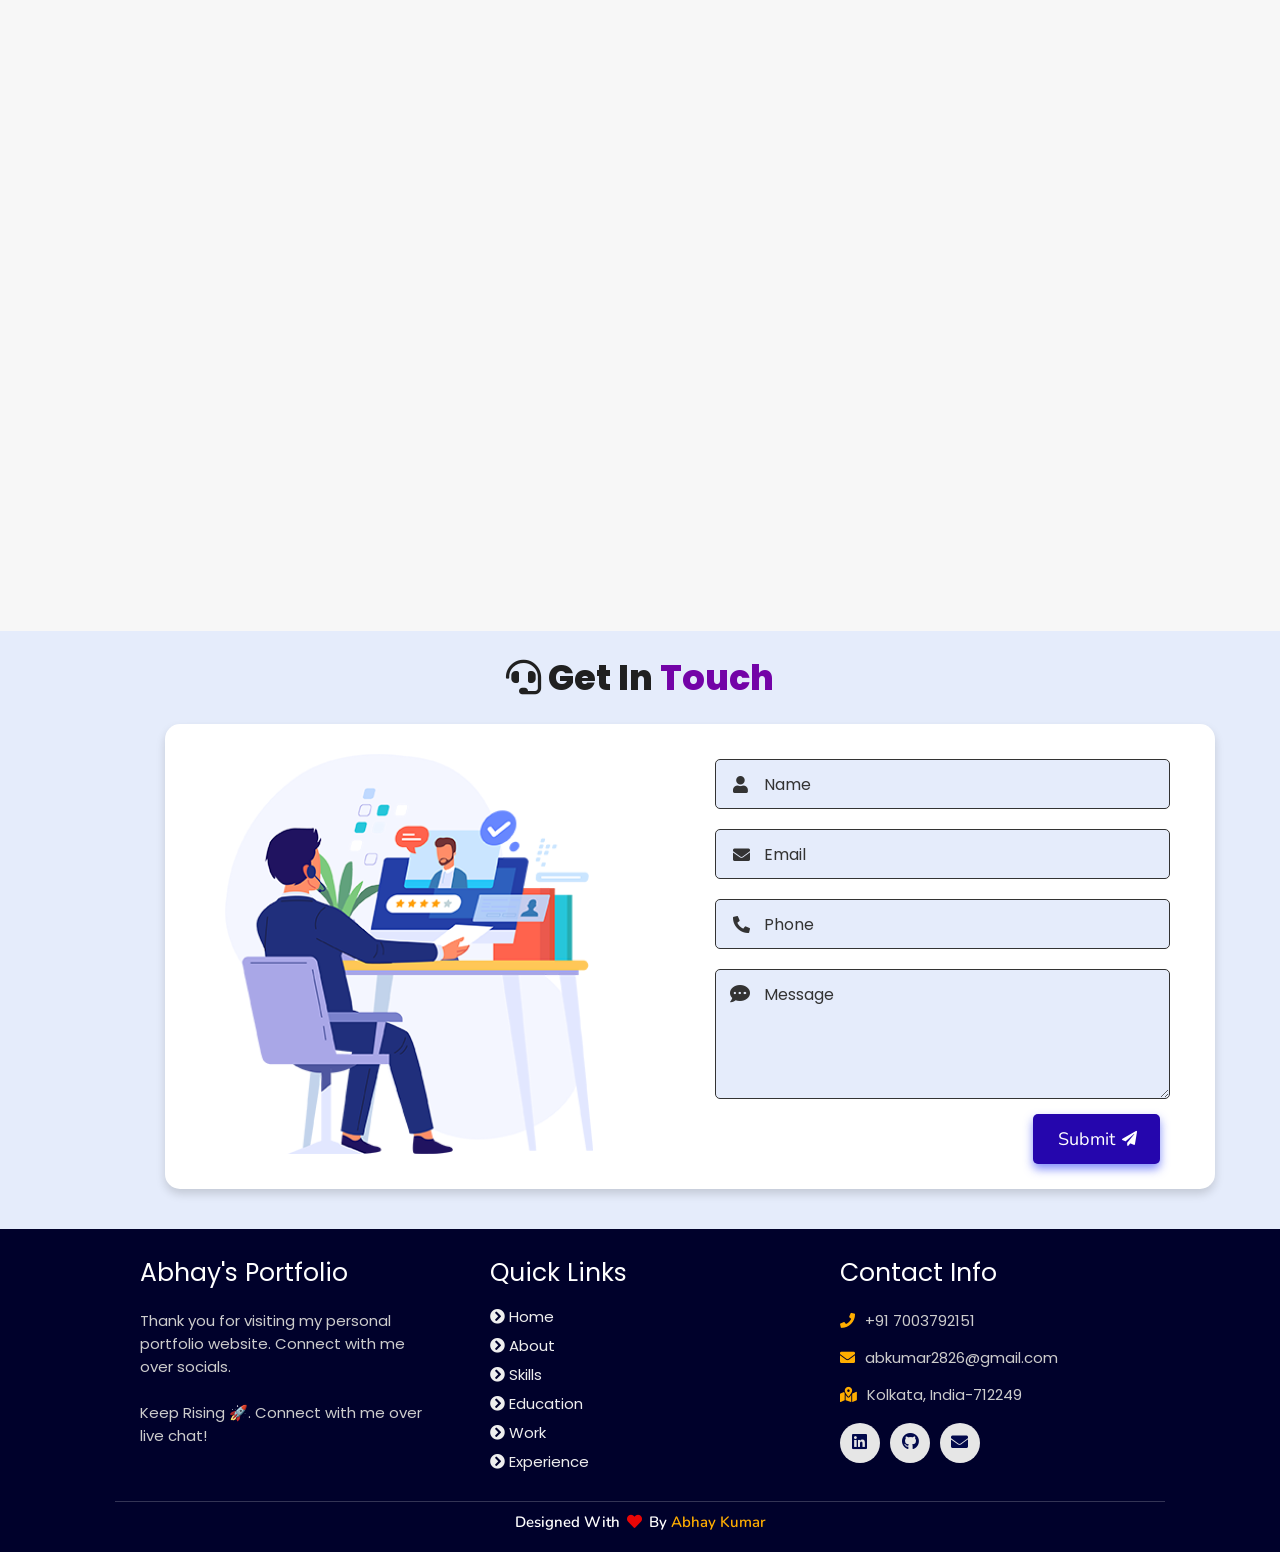
==== commit 8ce5ceb1: "Update index.html" ====
--- a/index.html
+++ b/index.html
@@ -122,7 +122,21 @@
             <div class="bar">
               <div class="info">
                 <img src="./assets/images/skills/CSS.png"height="100" width="100"/>
-                <span>Cascading Style Sheets(CSS) </span>
+                <span>Cascading Sheet Style</span>
+              </div>
+            </div>
+
+              <div class="bar">
+              <div class="info">
+                <img src="./assets/images/skills/Cloud Computing.png"height="100" width="100"/>
+                <span>Cloud Computing</span>
+              </div>
+            </div>
+
+            <div class="bar">
+              <div class="info">
+                <img src="./assets/images/skills/DBMS.png"height="100" width="100"/>
+                <span>DataBase Management System</span>
               </div>
             </div>
 
@@ -133,16 +147,30 @@
               </div>
             </div>
 
-            <div class="bar">
+              <div class="bar">
               <div class="info">
                 <img src="./assets/images/skills/HTML.png"height="100" width="100"/>
-                <span>HyperText Markup Language(HTML)</span>
-              </div>
-            </div>
-
-            <div class="bar">
-              <div class="info">
-                <img src="./assets/images/skills/java.png"height="100" width="100"/>
+                <span>HTML</span>
+              </div>
+            </div>
+
+              <div class="bar">
+              <div class="info">
+                <img src="./assets/images/skills/IOT.png"height="100" width="100"/>
+                <span>Internet Of Things</span>
+              </div>
+            </div>
+
+              <div class="bar">
+              <div class="info">
+                <img src="./assets/images/skills/Javascript.png"height="100" width="100"/>
+                <span>JavaScript</span>
+              </div>
+            </div>
+
+            <div class="bar">
+              <div class="info">
+                <img src="./assets/images/skills/Java.png"height="100" width="100"/>
                 <span>Java Programming Language</span>
               </div>
             </div>
@@ -151,6 +179,20 @@
               <div class="info">
                 <img src="./assets/images/skills/Microsoft Excel.png"height="100" width="100"/>
                 <span>Microsoft Excel</span>
+              </div>
+            </div>
+
+            <div class="bar">
+              <div class="info">
+                <img src="./assets/images/skills/SQL.png"height="100" width="100"/>
+                <span>MySQL</span>
+              </div>
+            </div>
+
+              <div class="bar">
+              <div class="info">
+                <img src="./assets/images/skills/OOPs.png"height="100" width="100"/>
+                <span>Object Oriented Programming</span>
               </div>
             </div>
           </div>
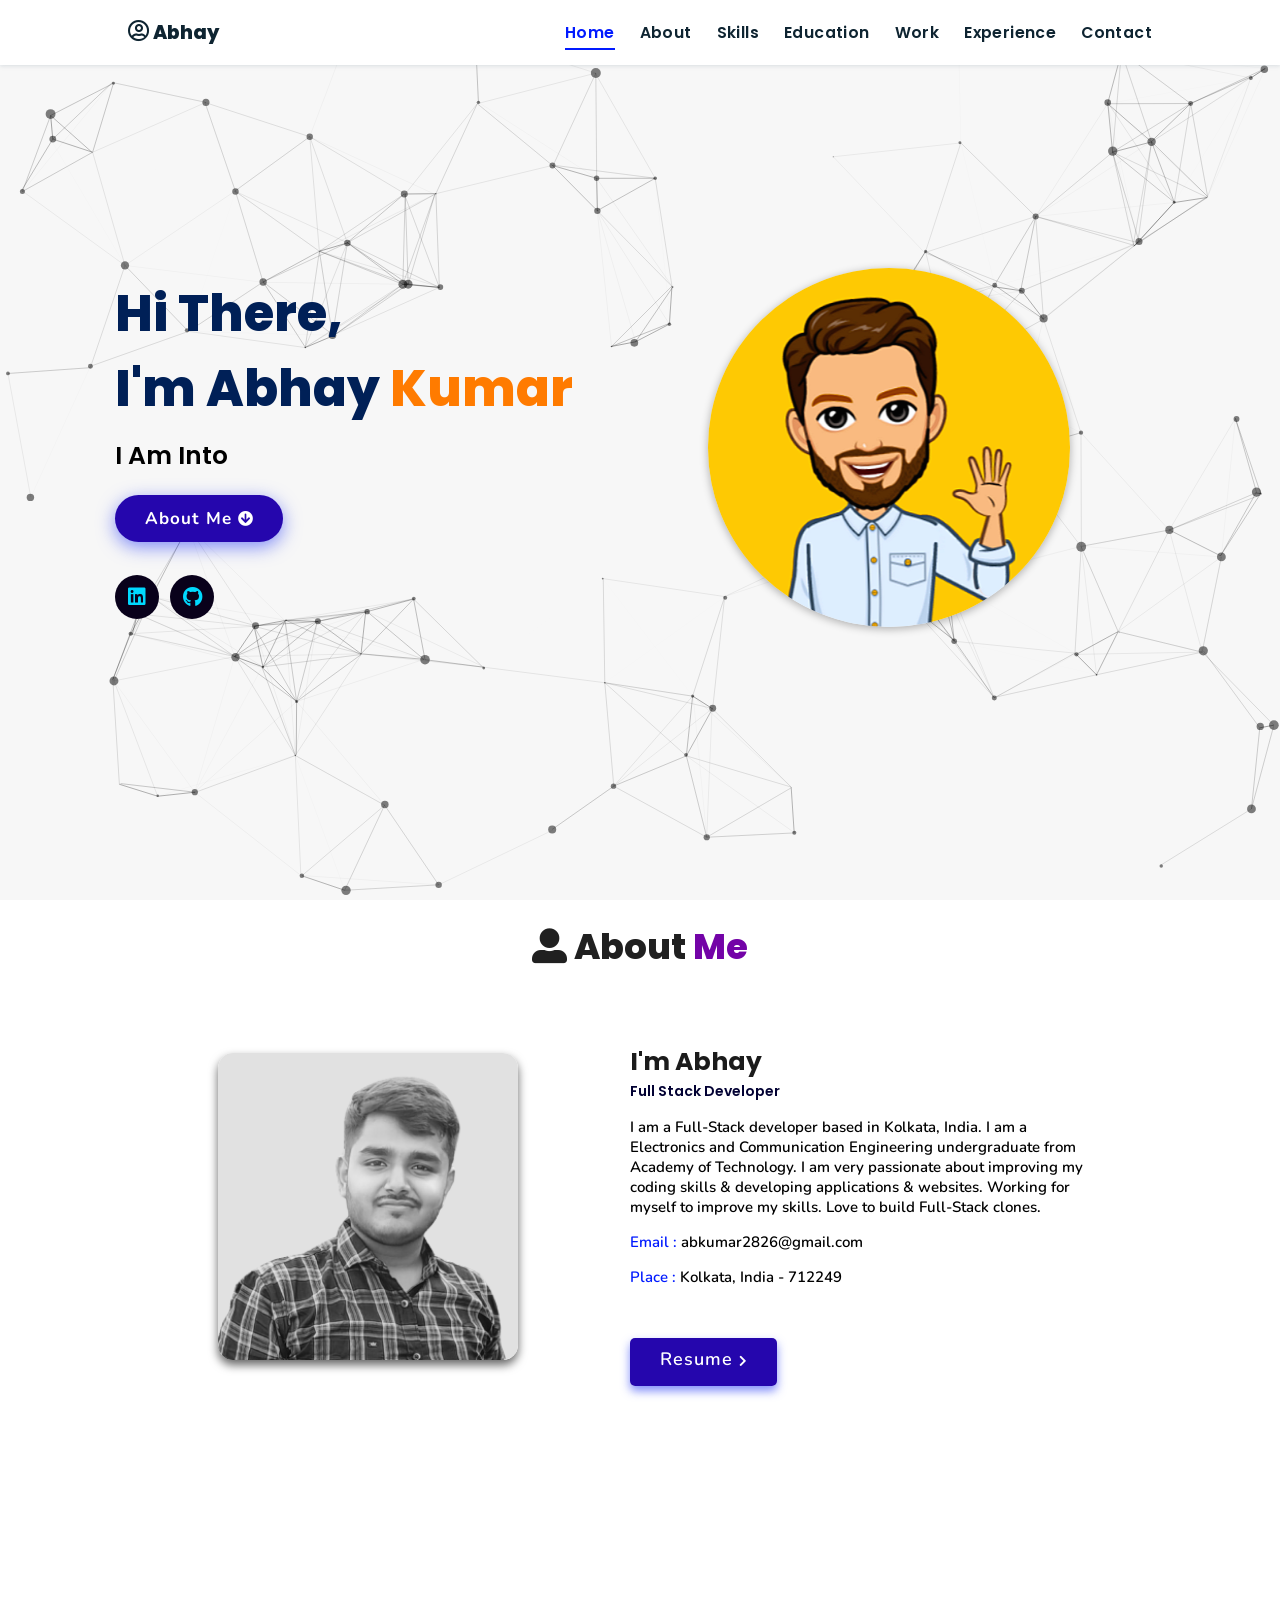
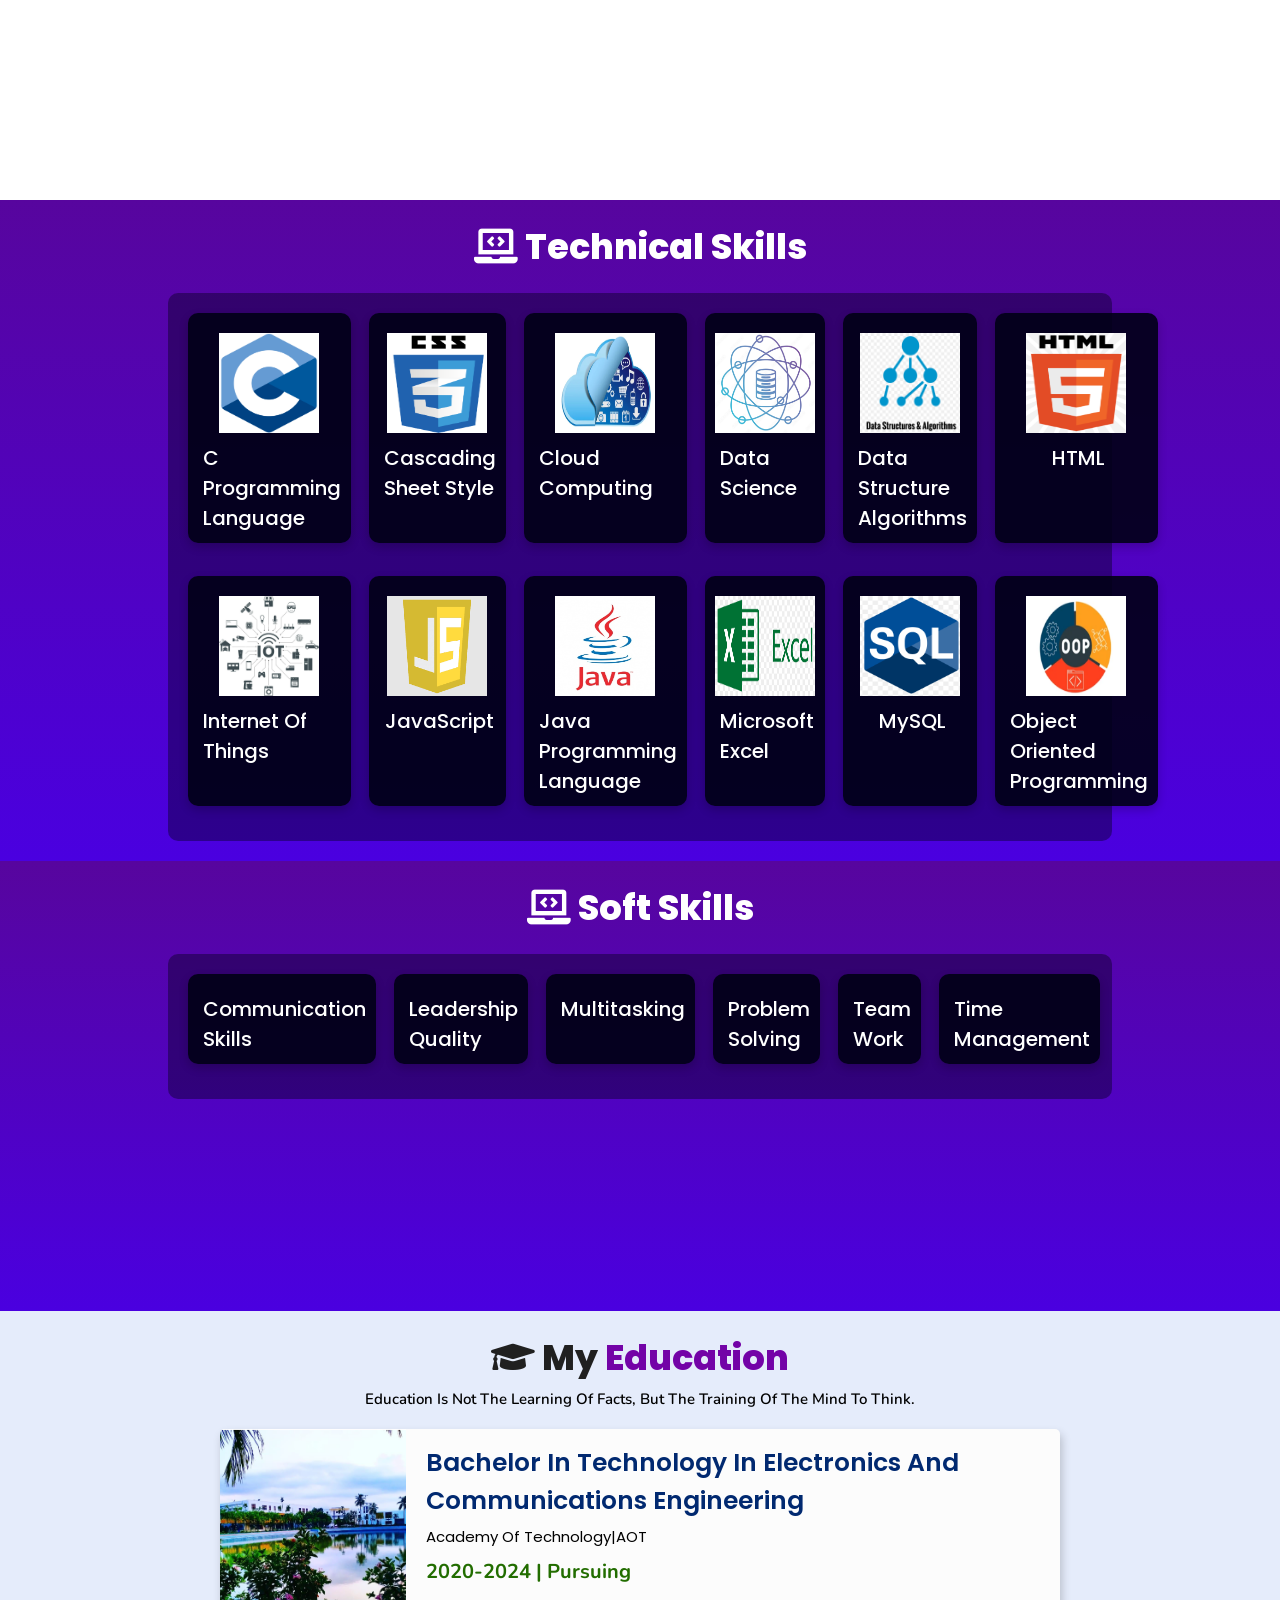
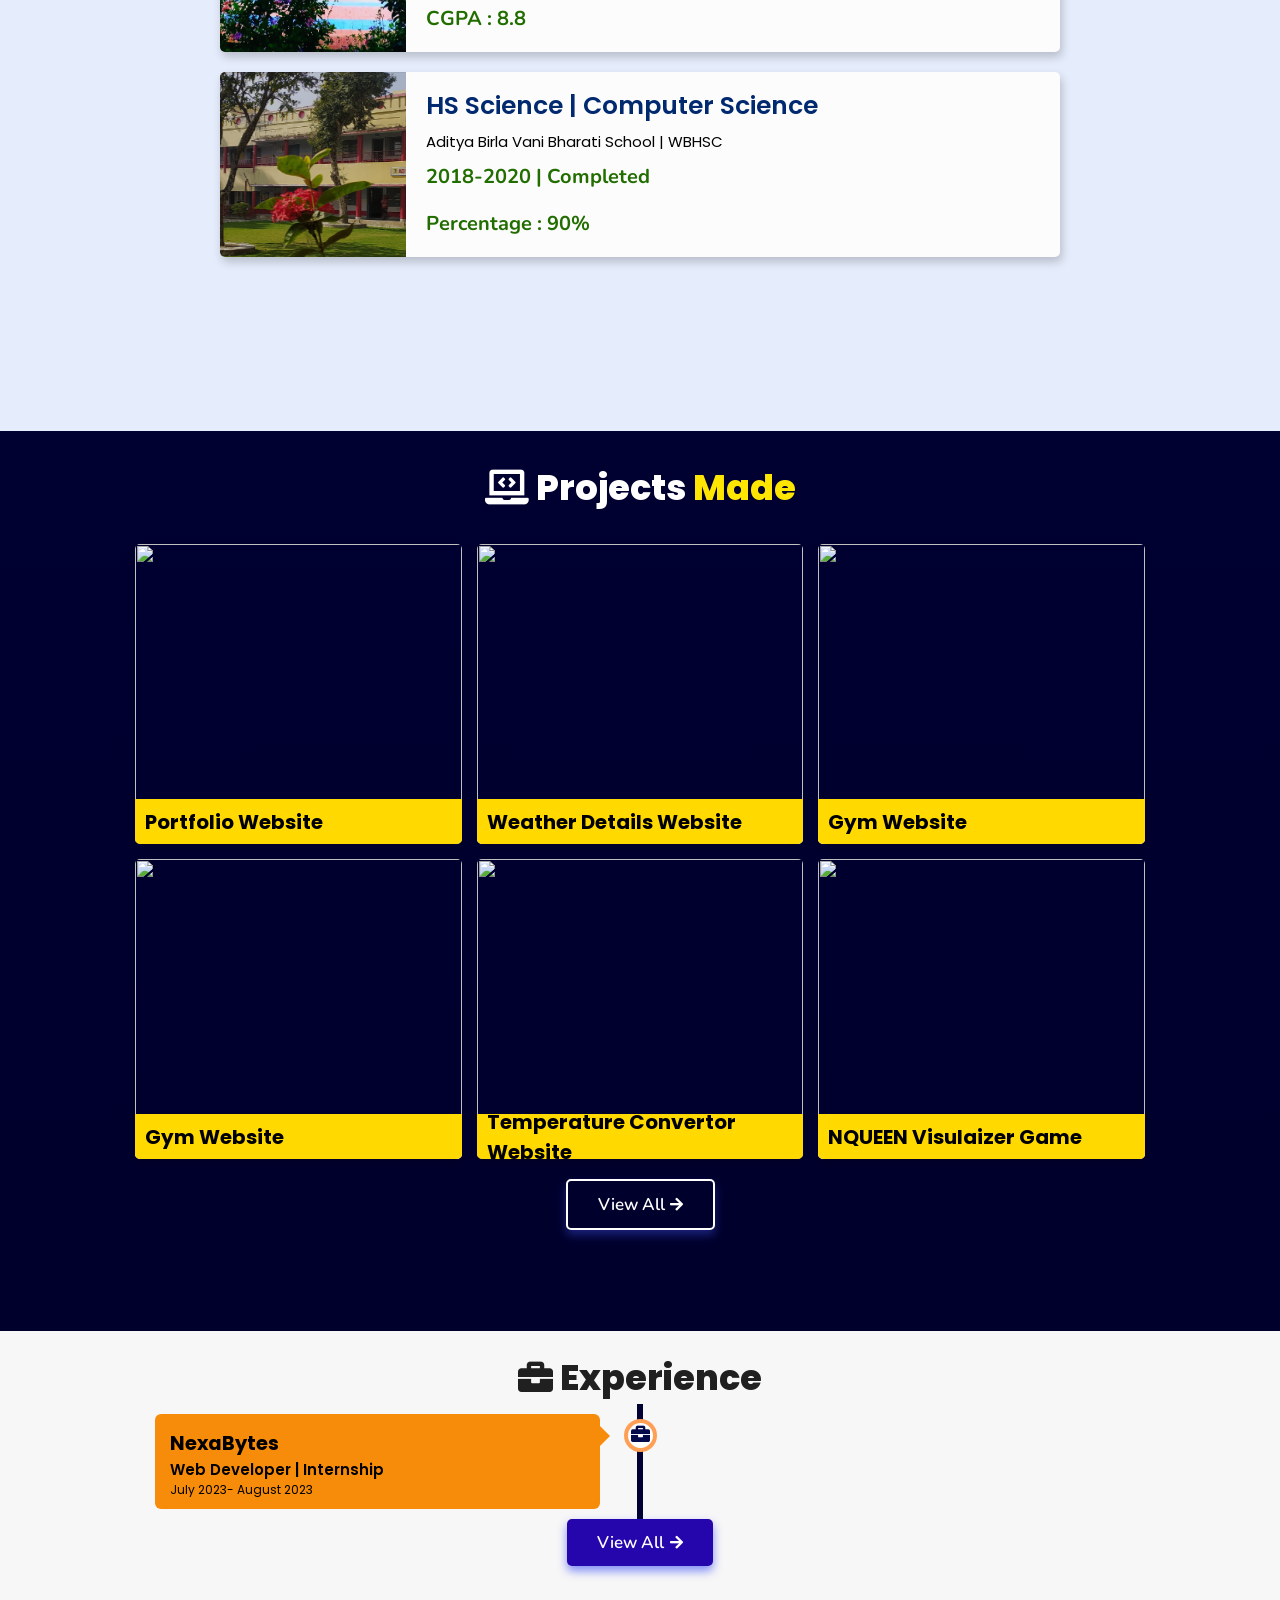
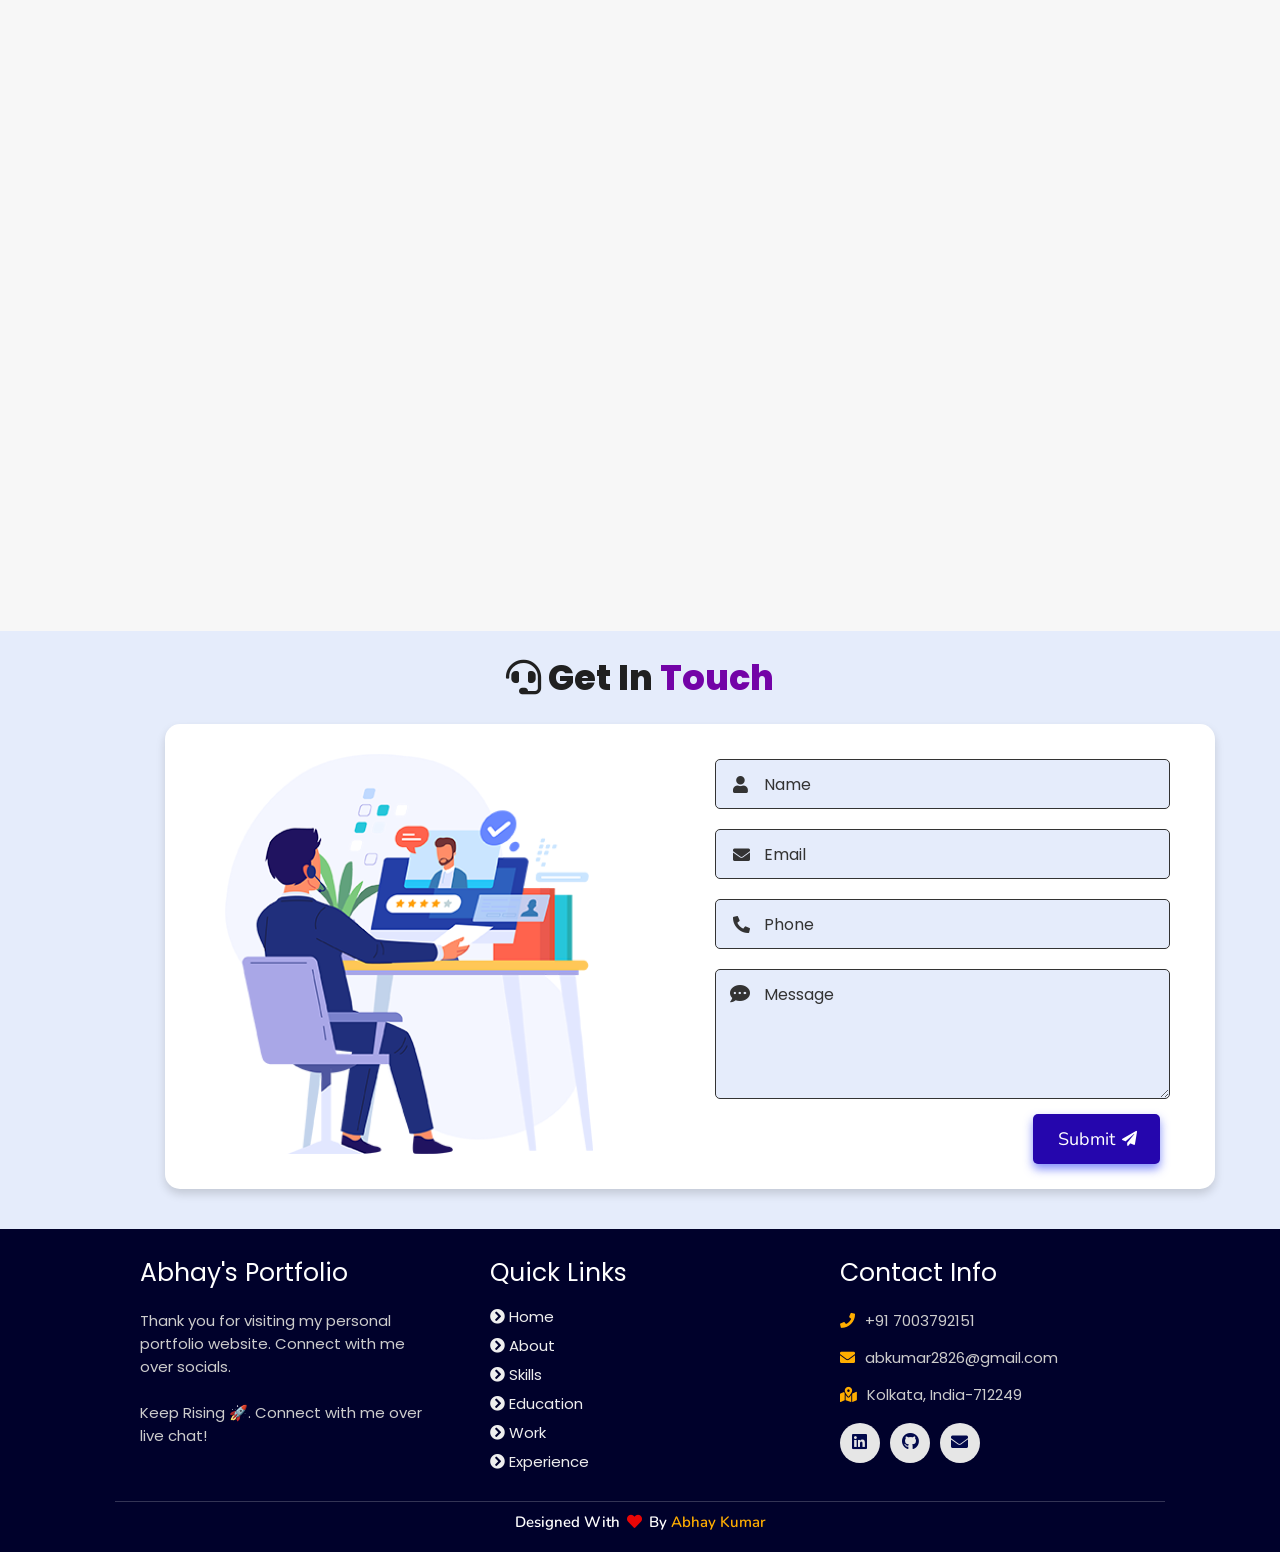
==== commit de79b595: "Update index.html" ====
--- a/index.html
+++ b/index.html
@@ -133,10 +133,10 @@
               </div>
             </div>
 
-            <div class="bar">
-              <div class="info">
-                <img src="./assets/images/skills/DBMS.png"height="100" width="100"/>
-                <span>DataBase Management System</span>
+              <div class="bar">
+              <div class="info">
+                <img src="./assets/images/skills/Data Science.png"height="100" width="100"/>
+                <span> Data Science</span>
               </div>
             </div>
 
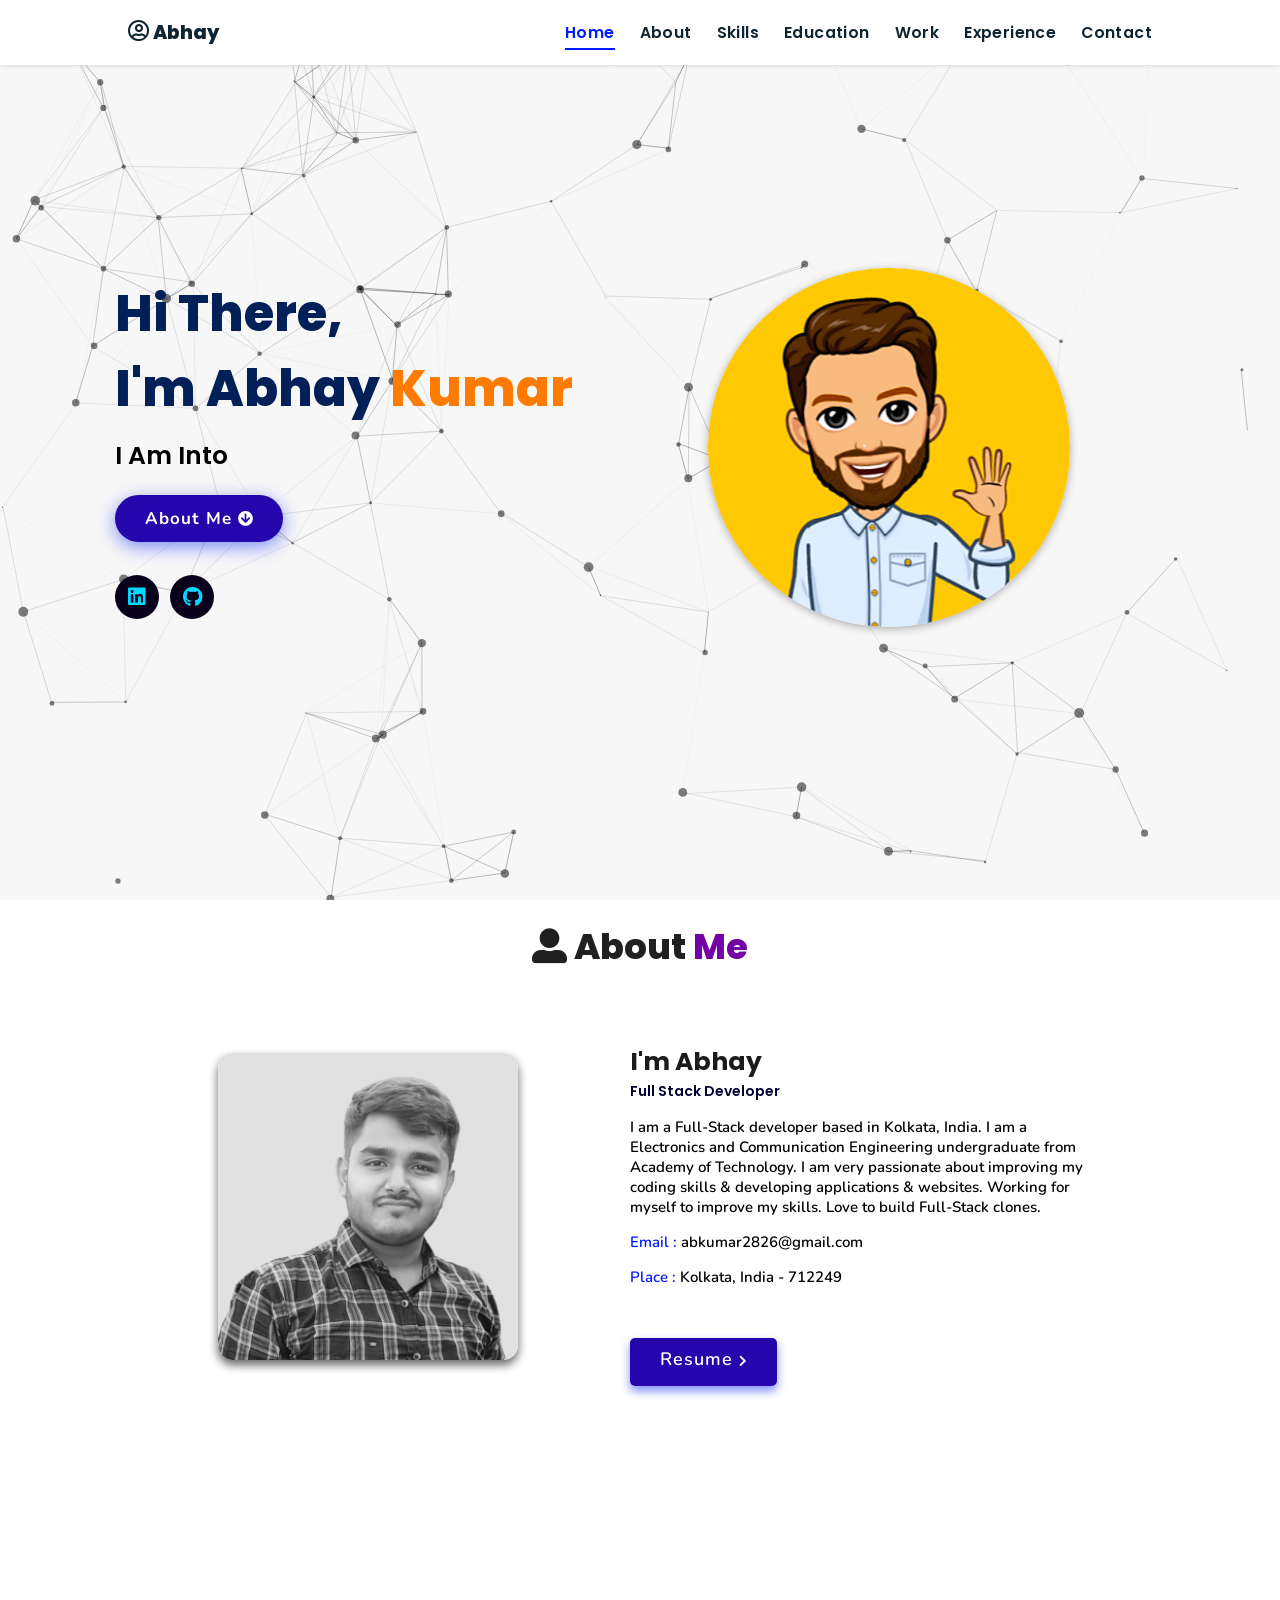
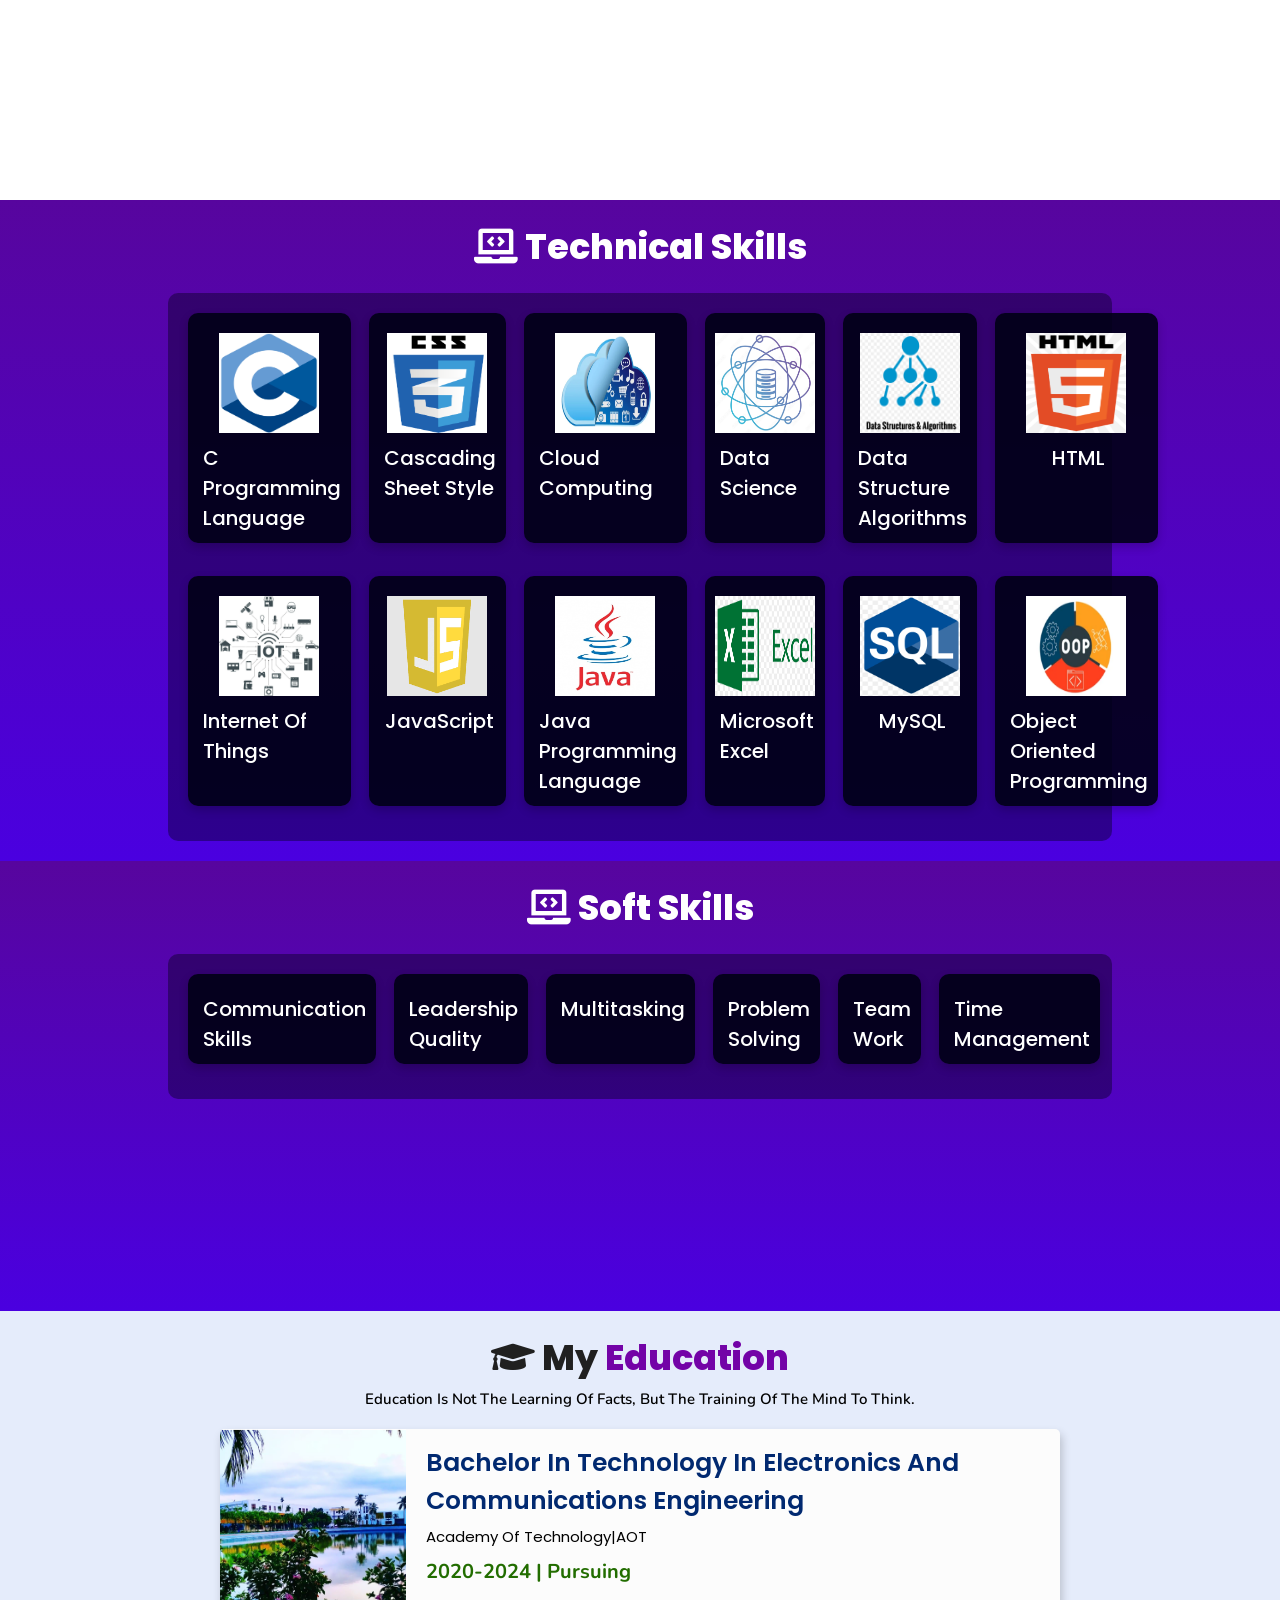
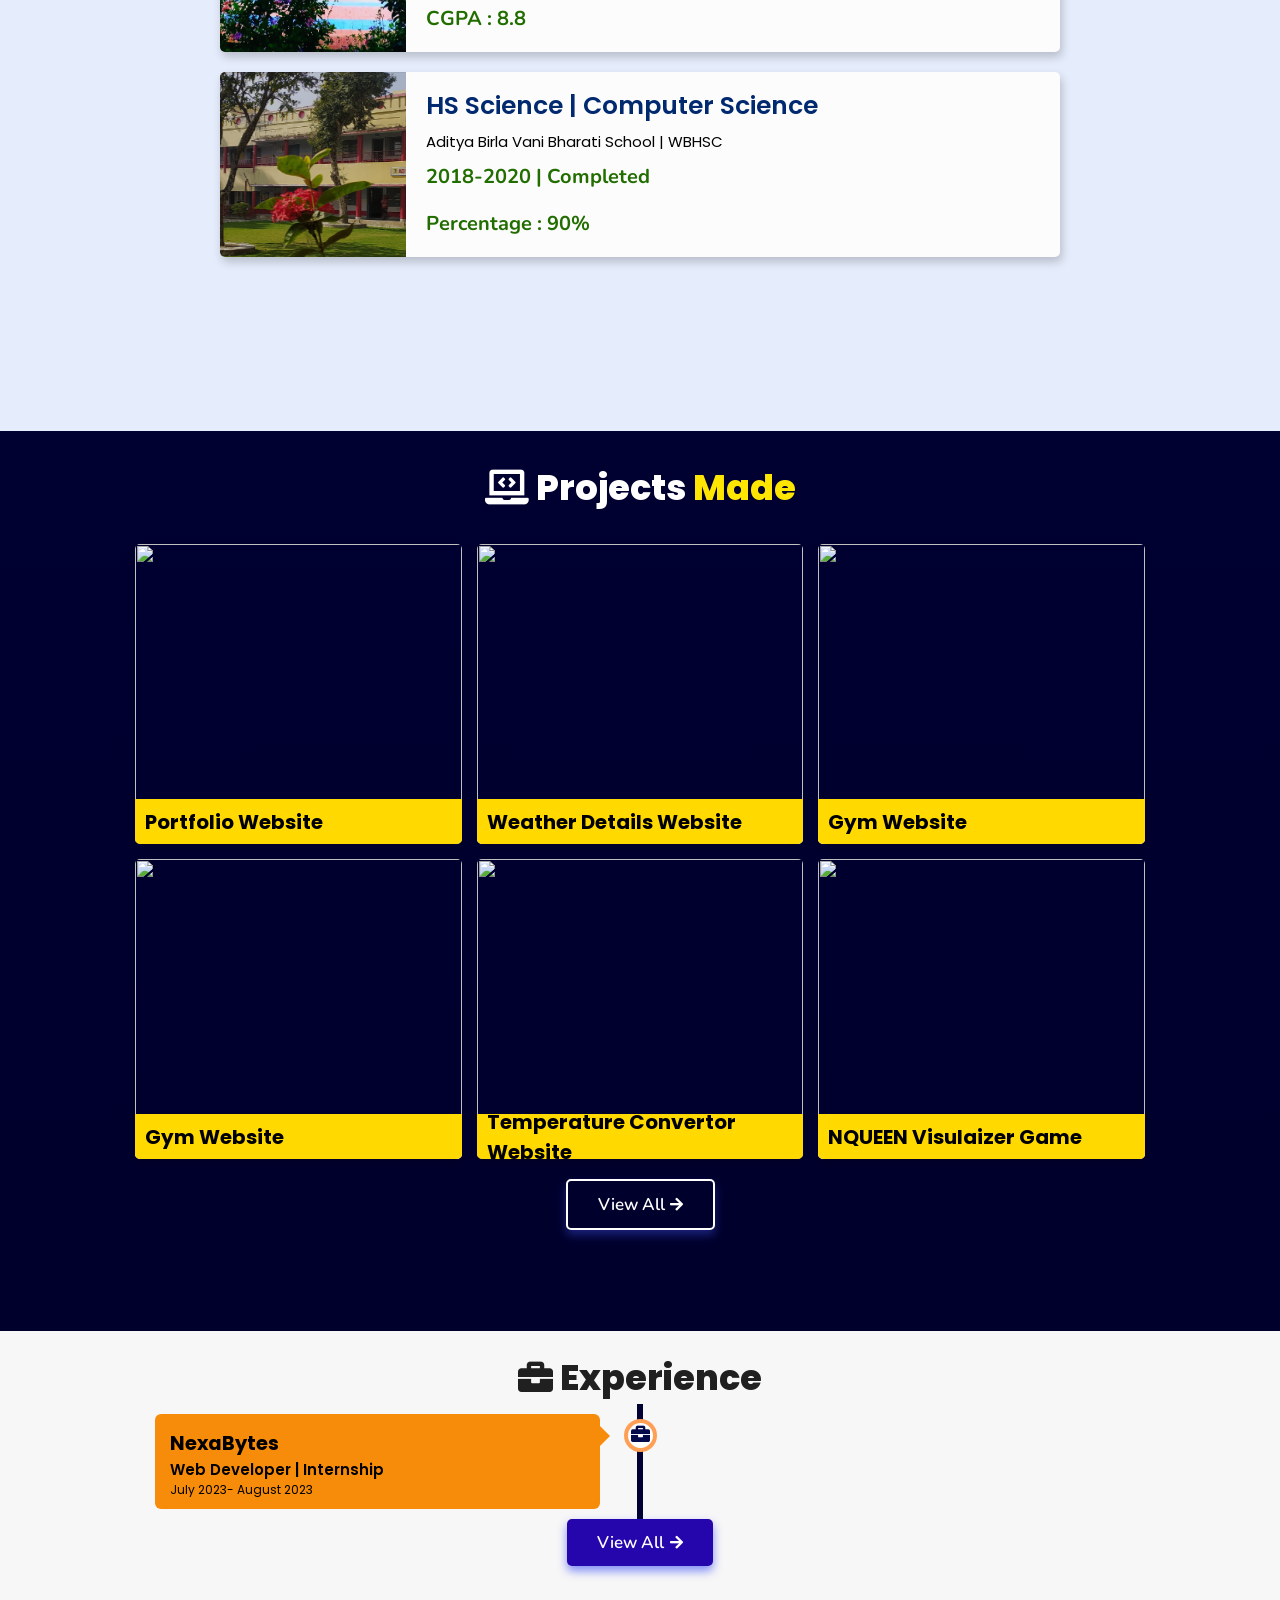
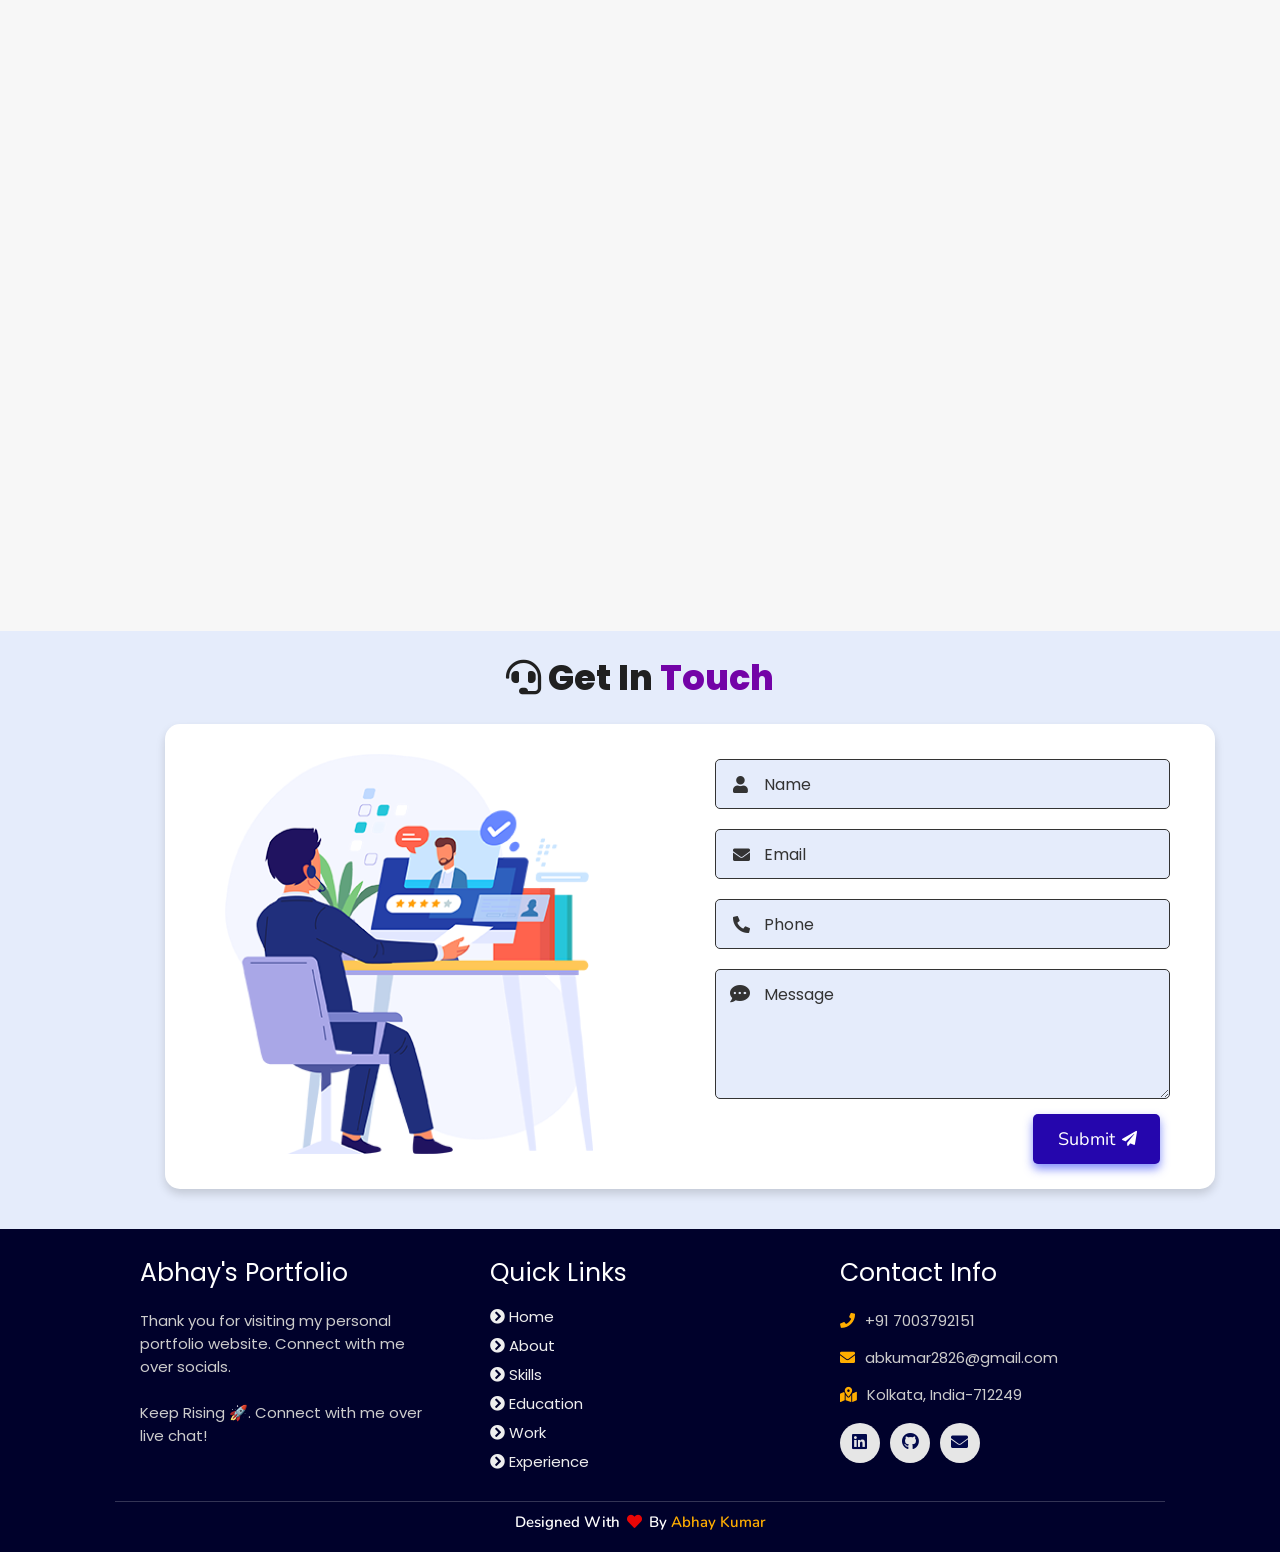
==== commit 1012887b: "Update index.html" ====
--- a/index.html
+++ b/index.html
@@ -329,7 +329,7 @@
         <h3>Gym Website</h3>
         </div>
         <div class="desc">
-          <p>Helps in getting instant weather details of your locality within seconds.</p>
+          <p>Helps in getting instant gym details of your locality within seconds.</p>
           <div class="btns">
             <a href="#" class="btn" target="_blank"><i class="fas fa-eye"></i> View</a>
             <a href="https://github.com/Abhay2628/Gym_Website" class="btn" target="_blank">Code <i class="fas fa-code"></i></a>
